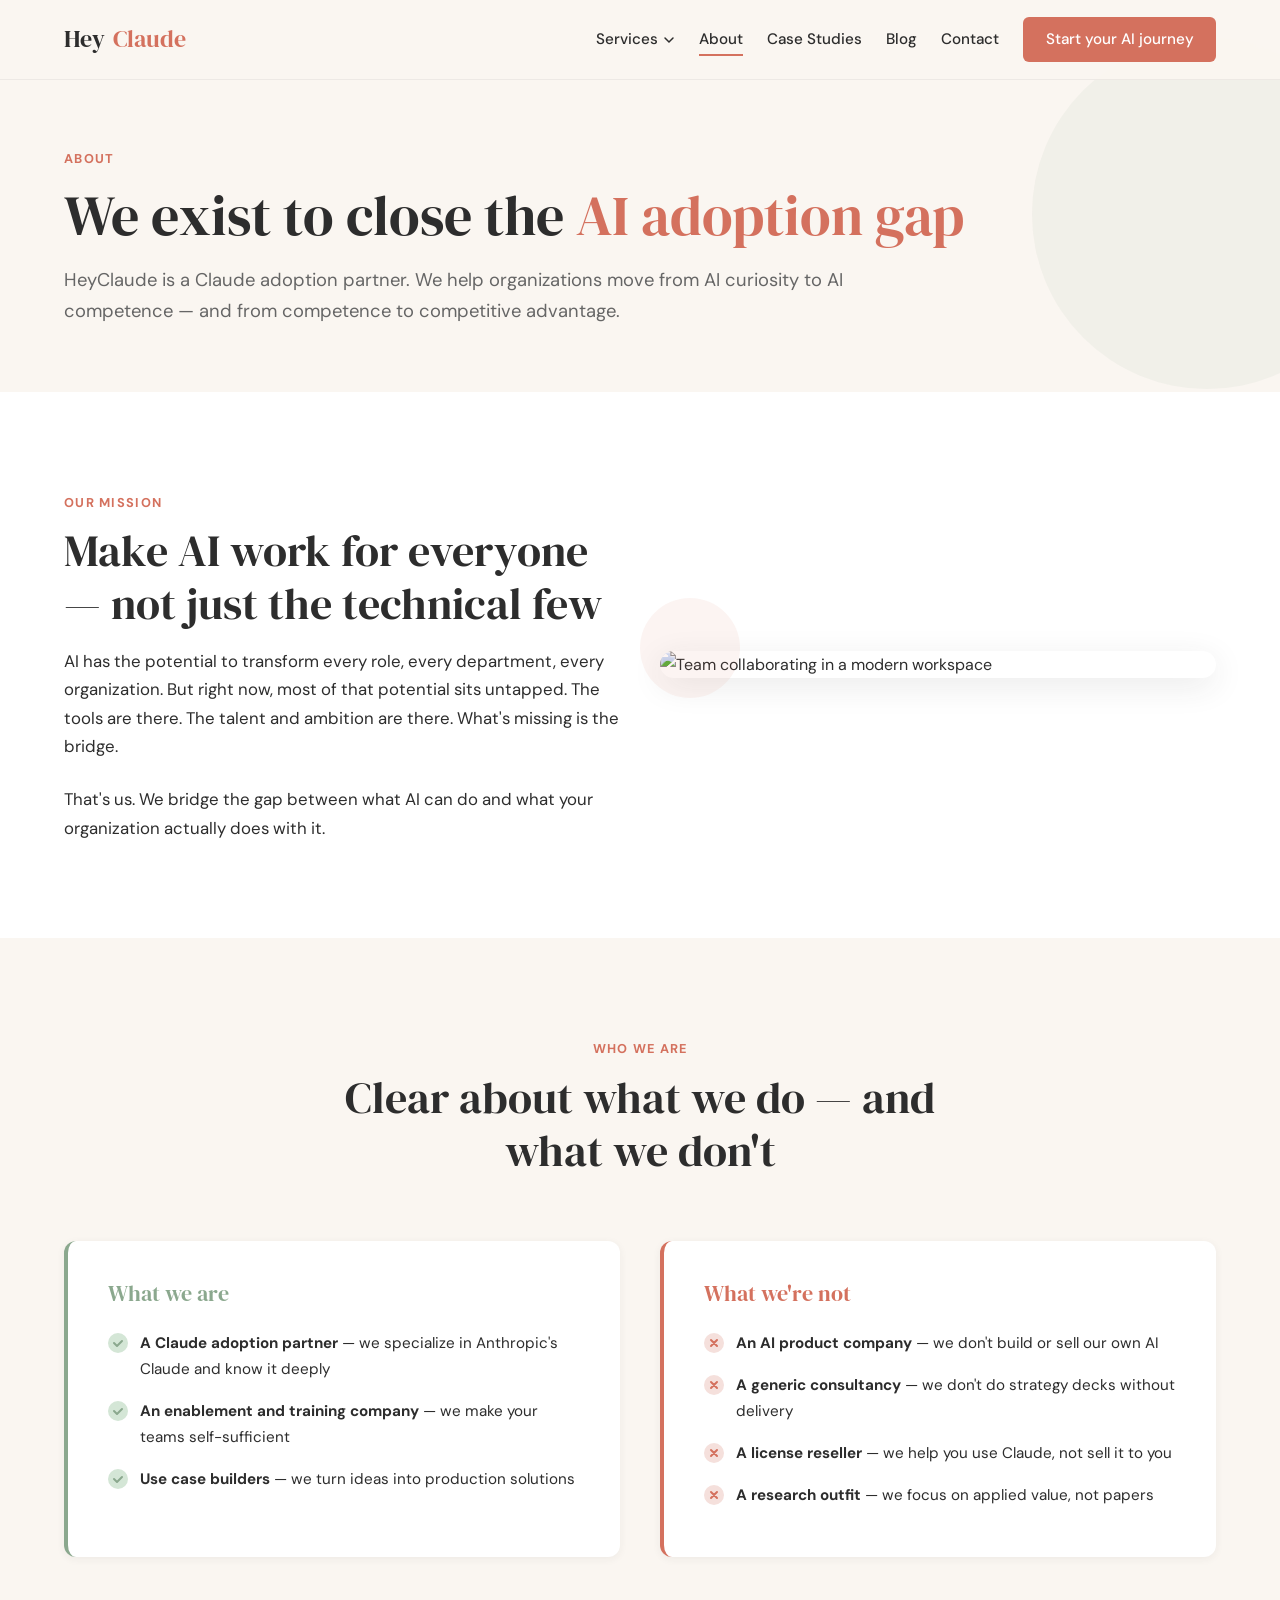
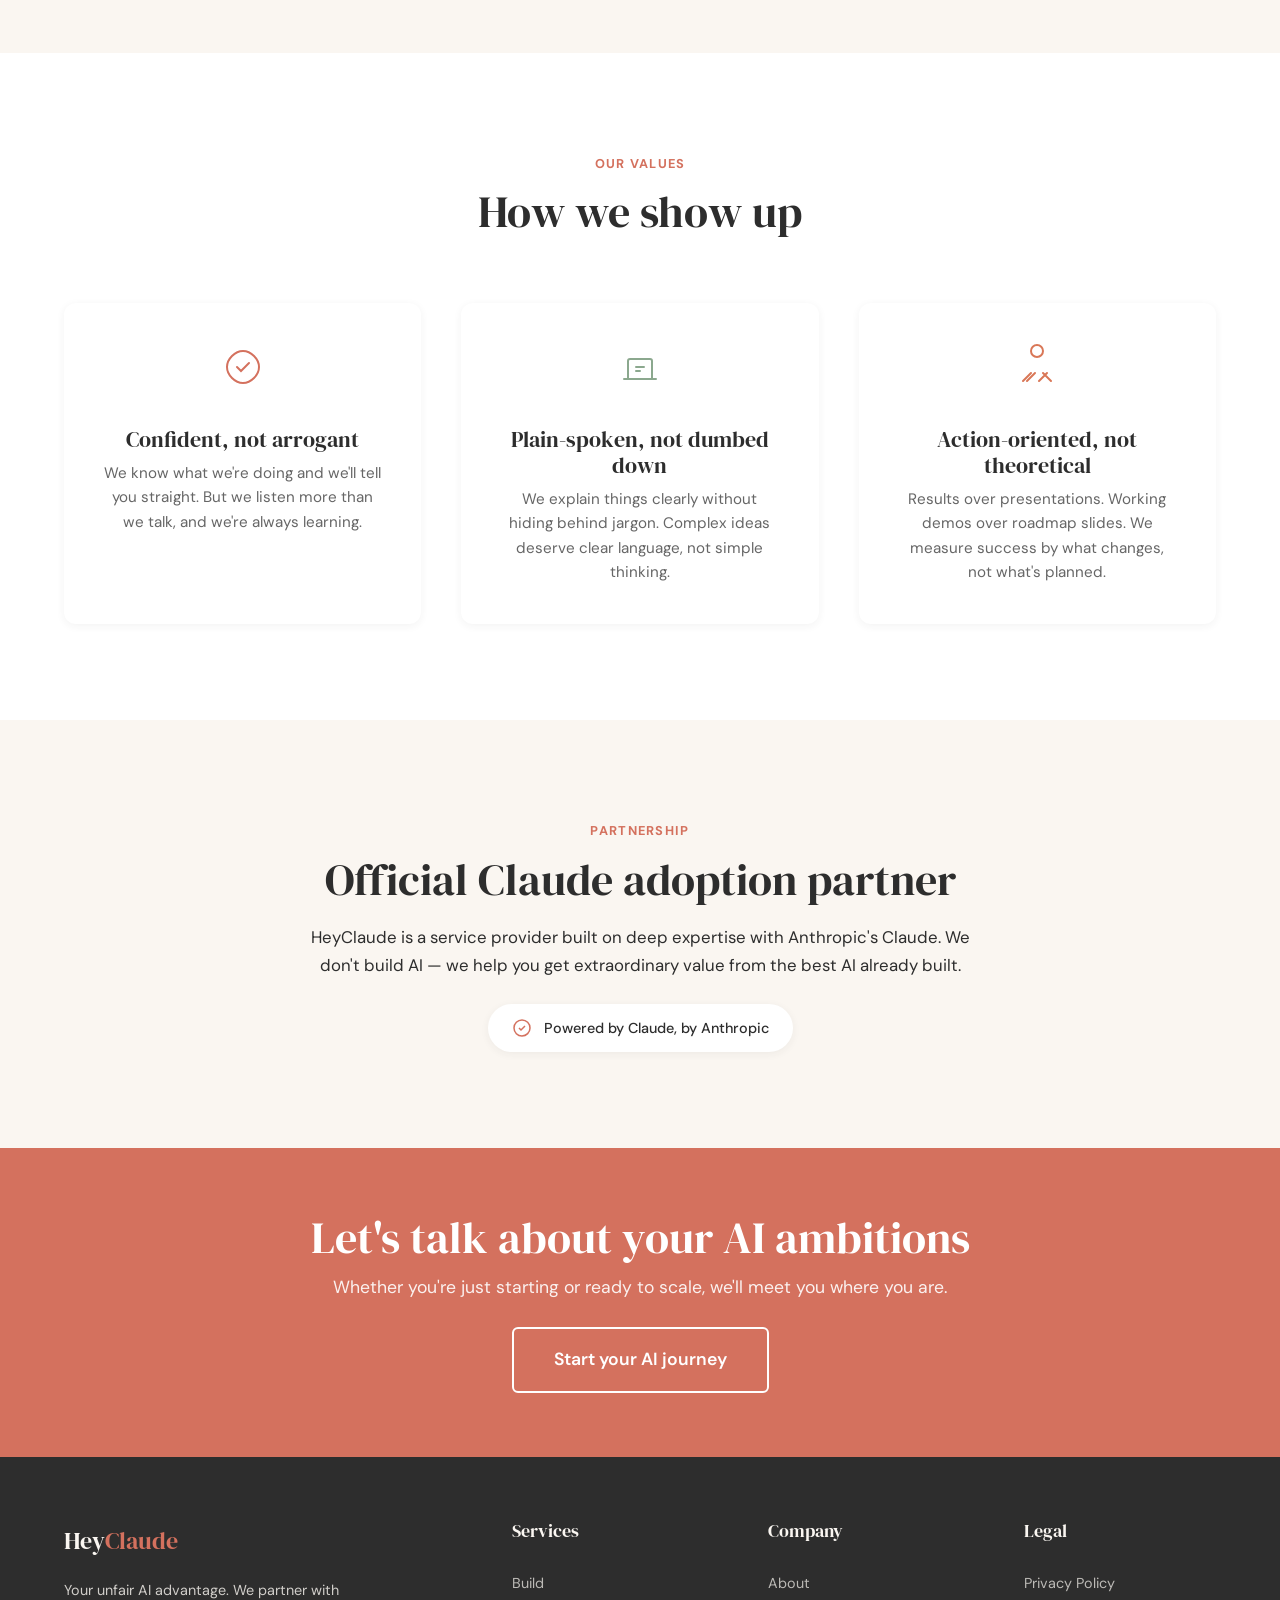
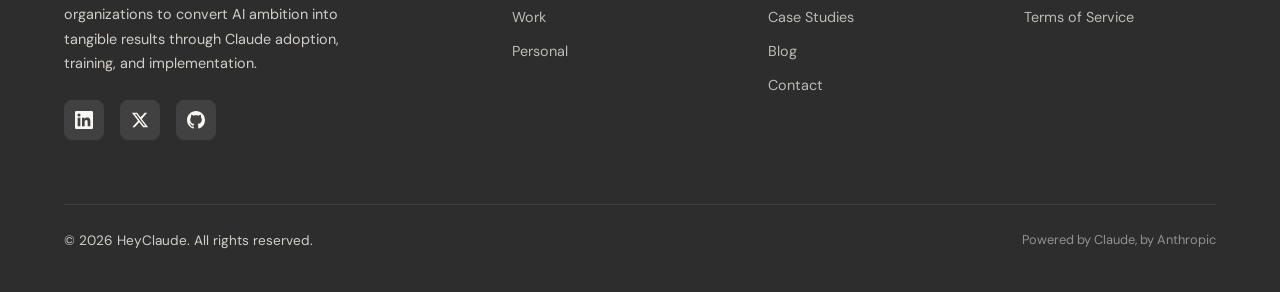
==== about.html @ 61625c4d "Initial commit: HeyClaude multi-page website Complete static website for HeyClaude — a Claude adopti" ====
<!DOCTYPE html>
<html lang="en">
<head>
  <meta charset="UTF-8">
  <meta name="viewport" content="width=device-width, initial-scale=1.0">
  <title>About — HeyClaude</title>
  <meta name="description" content="HeyClaude is a Claude adoption partner. We help organizations convert AI ambition into tangible advantage.">
  <link rel="stylesheet" href="css/styles.css">
  <link rel="icon" href="data:image/svg+xml,<svg xmlns='http://www.w3.org/2000/svg' viewBox='0 0 32 32'><text y='24' font-size='24'>H</text></svg>">
</head>
<body>

  <!-- Navigation -->
  <nav class="nav">
    <div class="nav__inner">
      <a href="index.html" class="nav__logo">Hey<span>Claude</span></a>
      <div class="nav__links">
        <div class="nav__dropdown">
          <a href="#" class="nav__dropdown-trigger">Services <svg viewBox="0 0 12 12"><path d="M2 4l4 4 4-4" fill="none" stroke="currentColor" stroke-width="1.5" stroke-linecap="round"/></svg></a>
          <div class="nav__dropdown-menu">
            <a href="build.html">Build</a>
            <a href="work.html">Work</a>
            <a href="personal.html">Personal</a>
          </div>
        </div>
        <a href="about.html">About</a>
        <a href="case-studies.html">Case Studies</a>
        <a href="blog.html">Blog</a>
        <a href="contact.html">Contact</a>
        <a href="contact.html" class="nav__cta">Start your AI journey</a>
      </div>
      <button class="nav__toggle" aria-label="Toggle menu">
        <span></span><span></span><span></span>
      </button>
    </div>
  </nav>

  <!-- Page Header -->
  <section class="page-header section--cream">
    <div class="container">
      <div class="page-header__content fade-up">
        <span class="section__label">About</span>
        <h1>We exist to close the <span class="text-accent">AI adoption gap</span></h1>
        <p>HeyClaude is a Claude adoption partner. We help organizations move from AI curiosity to AI competence &mdash; and from competence to competitive advantage.</p>
      </div>
    </div>
    <div class="deco-circle deco-circle--sage" style="width:350px;height:350px;top:10%;right:-8%;"></div>
  </section>

  <!-- Mission -->
  <section class="section section--white">
    <div class="container">
      <div class="grid grid--2" style="align-items:center;">
        <div class="fade-up">
          <span class="section__label">Our mission</span>
          <h2>Make AI work for everyone &mdash; not just the technical few</h2>
          <p style="margin:var(--space-sm) 0 var(--space-md);">AI has the potential to transform every role, every department, every organization. But right now, most of that potential sits untapped. The tools are there. The talent and ambition are there. What's missing is the bridge.</p>
          <p>That's us. We bridge the gap between what AI can do and what your organization actually does with it.</p>
        </div>
        <div class="fade-up" style="position:relative;">
          <img src="https://images.unsplash.com/photo-1522071820081-009f0129c71c?w=600&h=450&fit=crop" alt="Team collaborating in a modern workspace" style="border-radius:16px;box-shadow:var(--shadow-lg);width:100%;">
          <div class="deco-circle deco-circle--terracotta" style="width:100px;height:100px;bottom:-20px;left:-20px;"></div>
        </div>
      </div>
    </div>
  </section>

  <!-- What We Are / Aren't -->
  <section class="section section--cream">
    <div class="container">
      <div class="section__header text-center fade-up">
        <span class="section__label">Who we are</span>
        <h2>Clear about what we do &mdash; and what we don't</h2>
      </div>
      <div class="grid grid--2">
        <div class="card fade-up" style="border-left:4px solid var(--sage);">
          <h3 class="card__title" style="color:var(--sage);">What we are</h3>
          <ul style="margin-top:var(--space-sm);">
            <li style="list-style:none;padding:0.5rem 0;font-size:0.95rem;display:flex;gap:0.75rem;align-items:flex-start;">
              <svg width="20" height="20" viewBox="0 0 20 20" fill="none" style="flex-shrink:0;margin-top:2px;"><circle cx="10" cy="10" r="10" fill="#D4E6D6"/><path d="M6 10l3 3 5-5" stroke="#8BA88E" stroke-width="2" stroke-linecap="round" stroke-linejoin="round"/></svg>
              <span><strong>A Claude adoption partner</strong> &mdash; we specialize in Anthropic's Claude and know it deeply</span>
            </li>
            <li style="list-style:none;padding:0.5rem 0;font-size:0.95rem;display:flex;gap:0.75rem;align-items:flex-start;">
              <svg width="20" height="20" viewBox="0 0 20 20" fill="none" style="flex-shrink:0;margin-top:2px;"><circle cx="10" cy="10" r="10" fill="#D4E6D6"/><path d="M6 10l3 3 5-5" stroke="#8BA88E" stroke-width="2" stroke-linecap="round" stroke-linejoin="round"/></svg>
              <span><strong>An enablement and training company</strong> &mdash; we make your teams self-sufficient</span>
            </li>
            <li style="list-style:none;padding:0.5rem 0;font-size:0.95rem;display:flex;gap:0.75rem;align-items:flex-start;">
              <svg width="20" height="20" viewBox="0 0 20 20" fill="none" style="flex-shrink:0;margin-top:2px;"><circle cx="10" cy="10" r="10" fill="#D4E6D6"/><path d="M6 10l3 3 5-5" stroke="#8BA88E" stroke-width="2" stroke-linecap="round" stroke-linejoin="round"/></svg>
              <span><strong>Use case builders</strong> &mdash; we turn ideas into production solutions</span>
            </li>
          </ul>
        </div>
        <div class="card fade-up" style="border-left:4px solid var(--terracotta);">
          <h3 class="card__title" style="color:var(--terracotta);">What we're not</h3>
          <ul style="margin-top:var(--space-sm);">
            <li style="list-style:none;padding:0.5rem 0;font-size:0.95rem;display:flex;gap:0.75rem;align-items:flex-start;">
              <svg width="20" height="20" viewBox="0 0 20 20" fill="none" style="flex-shrink:0;margin-top:2px;"><circle cx="10" cy="10" r="10" fill="#F5E0DC"/><path d="M7 7l6 6M13 7l-6 6" stroke="#D4715E" stroke-width="2" stroke-linecap="round"/></svg>
              <span><strong>An AI product company</strong> &mdash; we don't build or sell our own AI</span>
            </li>
            <li style="list-style:none;padding:0.5rem 0;font-size:0.95rem;display:flex;gap:0.75rem;align-items:flex-start;">
              <svg width="20" height="20" viewBox="0 0 20 20" fill="none" style="flex-shrink:0;margin-top:2px;"><circle cx="10" cy="10" r="10" fill="#F5E0DC"/><path d="M7 7l6 6M13 7l-6 6" stroke="#D4715E" stroke-width="2" stroke-linecap="round"/></svg>
              <span><strong>A generic consultancy</strong> &mdash; we don't do strategy decks without delivery</span>
            </li>
            <li style="list-style:none;padding:0.5rem 0;font-size:0.95rem;display:flex;gap:0.75rem;align-items:flex-start;">
              <svg width="20" height="20" viewBox="0 0 20 20" fill="none" style="flex-shrink:0;margin-top:2px;"><circle cx="10" cy="10" r="10" fill="#F5E0DC"/><path d="M7 7l6 6M13 7l-6 6" stroke="#D4715E" stroke-width="2" stroke-linecap="round"/></svg>
              <span><strong>A license reseller</strong> &mdash; we help you use Claude, not sell it to you</span>
            </li>
            <li style="list-style:none;padding:0.5rem 0;font-size:0.95rem;display:flex;gap:0.75rem;align-items:flex-start;">
              <svg width="20" height="20" viewBox="0 0 20 20" fill="none" style="flex-shrink:0;margin-top:2px;"><circle cx="10" cy="10" r="10" fill="#F5E0DC"/><path d="M7 7l6 6M13 7l-6 6" stroke="#D4715E" stroke-width="2" stroke-linecap="round"/></svg>
              <span><strong>A research outfit</strong> &mdash; we focus on applied value, not papers</span>
            </li>
          </ul>
        </div>
      </div>
    </div>
  </section>

  <!-- Values -->
  <section class="section section--white">
    <div class="container">
      <div class="section__header text-center fade-up">
        <span class="section__label">Our values</span>
        <h2>How we show up</h2>
      </div>
      <div class="grid grid--3">
        <div class="card fade-up" style="text-align:center;">
          <div style="font-size:2.5rem;margin-bottom:var(--space-sm);">
            <svg width="48" height="48" viewBox="0 0 48 48" fill="none" stroke="#D4715E" stroke-width="2" stroke-linecap="round"><path d="M24 8c-8 0-16 8-16 16s8 16 16 16 16-8 16-16-8-16-16-16z"/><path d="M18 24l4 4 8-8"/></svg>
          </div>
          <h4 class="card__title">Confident, not arrogant</h4>
          <p class="card__text" style="margin:0 auto;">We know what we're doing and we'll tell you straight. But we listen more than we talk, and we're always learning.</p>
        </div>
        <div class="card fade-up" style="text-align:center;">
          <div style="font-size:2.5rem;margin-bottom:var(--space-sm);">
            <svg width="48" height="48" viewBox="0 0 48 48" fill="none" stroke="#8BA88E" stroke-width="2" stroke-linecap="round"><path d="M12 36V18a2 2 0 012-2h20a2 2 0 012 2v18"/><path d="M8 36h32"/><path d="M20 24h8M20 28h4"/></svg>
          </div>
          <h4 class="card__title">Plain-spoken, not dumbed down</h4>
          <p class="card__text" style="margin:0 auto;">We explain things clearly without hiding behind jargon. Complex ideas deserve clear language, not simple thinking.</p>
        </div>
        <div class="card fade-up" style="text-align:center;">
          <div style="font-size:2.5rem;margin-bottom:var(--space-sm);">
            <svg width="48" height="48" viewBox="0 0 48 48" fill="none" stroke="#D97757" stroke-width="2" stroke-linecap="round"><path d="M10 38l8-8M14 38l8-8"/><path d="M24 14a6 6 0 100-12 6 6 0 000 12z"/><path d="M30 30l8 8M34 30l-8 8"/></svg>
          </div>
          <h4 class="card__title">Action-oriented, not theoretical</h4>
          <p class="card__text" style="margin:0 auto;">Results over presentations. Working demos over roadmap slides. We measure success by what changes, not what's planned.</p>
        </div>
      </div>
    </div>
  </section>

  <!-- Claude Partnership -->
  <section class="section section--cream">
    <div class="container">
      <div class="fade-up" style="max-width:700px;margin:0 auto;text-align:center;">
        <span class="section__label">Partnership</span>
        <h2>Official Claude adoption partner</h2>
        <p style="margin:var(--space-sm) auto var(--space-md);text-align:center;">HeyClaude is a service provider built on deep expertise with Anthropic's Claude. We don't build AI &mdash; we help you get extraordinary value from the best AI already built.</p>
        <div style="display:inline-flex;align-items:center;gap:0.75rem;background:var(--white);padding:0.75rem 1.5rem;border-radius:50px;box-shadow:var(--shadow-sm);font-size:0.9rem;font-weight:500;">
          <svg width="20" height="20" viewBox="0 0 20 20" fill="none" stroke="#D4715E" stroke-width="1.5"><path d="M10 2a8 8 0 018 8c0 4.4-3.6 8-8 8a8 8 0 01-8-8 8 8 0 018-8z"/><path d="M7 10l2 2 4-4"/></svg>
          Powered by Claude, by Anthropic
        </div>
      </div>
    </div>
  </section>

  <!-- CTA -->
  <section class="cta-band">
    <div class="container fade-up">
      <h2>Let's talk about your AI ambitions</h2>
      <p>Whether you're just starting or ready to scale, we'll meet you where you are.</p>
      <a href="contact.html" class="btn btn--outline-white btn--lg">Start your AI journey</a>
    </div>
  </section>

  <!-- Footer -->
  <footer class="footer">
    <div class="container">
      <div class="footer__grid">
        <div class="footer__brand">
          <div class="footer__logo">Hey<span>Claude</span></div>
          <p class="footer__desc">Your unfair AI advantage. We partner with organizations to convert AI ambition into tangible results through Claude adoption, training, and implementation.</p>
          <div class="footer__social">
            <a href="#" aria-label="LinkedIn"><svg viewBox="0 0 24 24"><path d="M20.45 20.45h-3.56v-5.57c0-1.33-.02-3.04-1.85-3.04-1.85 0-2.14 1.45-2.14 2.94v5.67H9.34V9h3.42v1.56h.05c.48-.9 1.64-1.85 3.37-1.85 3.6 0 4.27 2.37 4.27 5.46v6.28zM5.34 7.43a2.06 2.06 0 110-4.13 2.06 2.06 0 010 4.13zM7.12 20.45H3.56V9h3.56v11.45zM22.22 0H1.77C.79 0 0 .77 0 1.73v20.54C0 23.23.79 24 1.77 24h20.45c.98 0 1.78-.77 1.78-1.73V1.73C24 .77 23.2 0 22.22 0z"/></svg></a>
            <a href="#" aria-label="X / Twitter"><svg viewBox="0 0 24 24"><path d="M18.244 2.25h3.308l-7.227 8.26 8.502 11.24H16.17l-5.214-6.817L4.99 21.75H1.68l7.73-8.835L1.254 2.25H8.08l4.713 6.231zm-1.161 17.52h1.833L7.084 4.126H5.117z"/></svg></a>
            <a href="#" aria-label="GitHub"><svg viewBox="0 0 24 24"><path d="M12 0C5.37 0 0 5.37 0 12c0 5.31 3.435 9.795 8.205 11.385.6.105.825-.255.825-.57 0-.285-.015-1.23-.015-2.235-3.015.555-3.795-.735-4.035-1.41-.135-.345-.72-1.41-1.23-1.695-.42-.225-1.02-.78-.015-.795.945-.015 1.62.87 1.845 1.23 1.08 1.815 2.805 1.305 3.495.99.105-.78.42-1.305.765-1.605-2.67-.3-5.46-1.335-5.46-5.925 0-1.305.465-2.385 1.23-3.225-.12-.3-.54-1.53.12-3.18 0 0 1.005-.315 3.3 1.23.96-.27 1.98-.405 3-.405s2.04.135 3 .405c2.295-1.56 3.3-1.23 3.3-1.23.66 1.65.24 2.88.12 3.18.765.84 1.23 1.905 1.23 3.225 0 4.605-2.805 5.625-5.475 5.925.435.375.81 1.095.81 2.22 0 1.605-.015 2.895-.015 3.3 0 .315.225.69.825.57A12.02 12.02 0 0024 12c0-6.63-5.37-12-12-12z"/></svg></a>
          </div>
        </div>
        <div>
          <h4 class="footer__heading">Services</h4>
          <div class="footer__links">
            <a href="build.html">Build</a>
            <a href="work.html">Work</a>
            <a href="personal.html">Personal</a>
          </div>
        </div>
        <div>
          <h4 class="footer__heading">Company</h4>
          <div class="footer__links">
            <a href="about.html">About</a>
            <a href="case-studies.html">Case Studies</a>
            <a href="blog.html">Blog</a>
            <a href="contact.html">Contact</a>
          </div>
        </div>
        <div>
          <h4 class="footer__heading">Legal</h4>
          <div class="footer__links">
            <a href="#">Privacy Policy</a>
            <a href="#">Terms of Service</a>
          </div>
        </div>
      </div>
      <div class="footer__bottom">
        <span>&copy; 2026 HeyClaude. All rights reserved.</span>
        <span class="footer__badge">Powered by Claude, by Anthropic</span>
      </div>
    </div>
  </footer>

  <script src="js/main.js"></script>
</body>
</html>
---- css/styles.css ----
/* ============================================
   HeyClaude — Global Styles
   Brand Kit v1.0
   ============================================ */

/* Google Fonts */
@import url('https://fonts.googleapis.com/css2?family=DM+Sans:ital,wght@0,400;0,500;0,700;1,400&family=DM+Serif+Display:ital@0;1&family=JetBrains+Mono:wght@400;500&display=swap');

/* ---- CSS Custom Properties ---- */
:root {
  /* Primary */
  --terracotta: #D4715E;
  --sage: #8BA88E;
  --burnt-coral: #D97757;

  /* Neutrals */
  --cream: #FAF6F1;
  --charcoal: #2D2D2D;
  --white: #FFFFFF;

  /* Extended Tints */
  --blush: #F5E0DC;
  --mint: #D4E6D6;
  --sand: #EDE4D8;
  --lavender: #E0D8EC;

  /* Typography */
  --font-display: 'DM Serif Display', Georgia, serif;
  --font-body: 'DM Sans', system-ui, sans-serif;
  --font-mono: 'JetBrains Mono', monospace;

  /* Spacing */
  --space-xs: 0.5rem;
  --space-sm: 1rem;
  --space-md: 1.5rem;
  --space-lg: 2.5rem;
  --space-xl: 4rem;
  --space-2xl: 6rem;

  /* Layout */
  --max-width: 1200px;
  --nav-height: 80px;

  /* Transitions */
  --transition: 0.3s ease;

  /* Shadows */
  --shadow-sm: 0 2px 8px rgba(45, 45, 45, 0.06);
  --shadow-md: 0 4px 16px rgba(45, 45, 45, 0.08);
  --shadow-lg: 0 8px 32px rgba(45, 45, 45, 0.1);
}

/* ---- Reset ---- */
*,
*::before,
*::after {
  margin: 0;
  padding: 0;
  box-sizing: border-box;
}

html {
  scroll-behavior: smooth;
  font-size: 16px;
}

body {
  font-family: var(--font-body);
  font-weight: 400;
  color: var(--charcoal);
  background-color: var(--cream);
  line-height: 1.7;
  -webkit-font-smoothing: antialiased;
  -moz-osx-font-smoothing: grayscale;
}

img {
  max-width: 100%;
  height: auto;
  display: block;
}

a {
  color: inherit;
  text-decoration: none;
  transition: color var(--transition);
}

ul, ol {
  list-style: none;
}

/* ---- Typography ---- */
h1, h2, h3, h4, h5 {
  font-family: var(--font-display);
  font-weight: 400;
  line-height: 1.2;
  color: var(--charcoal);
}

h1 { font-size: clamp(2.5rem, 5vw, 3.5rem); }
h2 { font-size: clamp(2rem, 4vw, 2.75rem); }
h3 { font-size: clamp(1.5rem, 3vw, 2rem); }
h4 { font-size: 1.25rem; }
h5 { font-size: 1.1rem; }

p {
  font-size: 1.05rem;
  max-width: 65ch;
}

.text-accent { color: var(--terracotta); }
.text-sage { color: var(--sage); }

code, pre {
  font-family: var(--font-mono);
  font-size: 0.875rem;
}

/* ---- Layout Utilities ---- */
.container {
  width: 100%;
  max-width: var(--max-width);
  margin: 0 auto;
  padding: 0 var(--space-md);
}

.section {
  padding: var(--space-2xl) 0;
}

.section--cream { background-color: var(--cream); }
.section--white { background-color: var(--white); }
.section--charcoal {
  background-color: var(--charcoal);
  color: var(--cream);
}
.section--charcoal h2,
.section--charcoal h3,
.section--charcoal h4 {
  color: var(--cream);
}

.grid {
  display: grid;
  gap: var(--space-lg);
}

.grid--2 { grid-template-columns: repeat(auto-fit, minmax(320px, 1fr)); }
.grid--3 { grid-template-columns: repeat(auto-fit, minmax(280px, 1fr)); }
.grid--4 { grid-template-columns: repeat(auto-fit, minmax(240px, 1fr)); }

.flex {
  display: flex;
  align-items: center;
  gap: var(--space-sm);
}

.text-center { text-align: center; }

/* ---- Navigation ---- */
.nav {
  position: fixed;
  top: 0;
  left: 0;
  right: 0;
  height: var(--nav-height);
  background: rgba(250, 246, 241, 0.95);
  backdrop-filter: blur(12px);
  -webkit-backdrop-filter: blur(12px);
  border-bottom: 1px solid rgba(45, 45, 45, 0.06);
  z-index: 1000;
  transition: box-shadow var(--transition);
}

.nav.scrolled {
  box-shadow: var(--shadow-sm);
}

.nav__inner {
  max-width: var(--max-width);
  margin: 0 auto;
  padding: 0 var(--space-md);
  height: 100%;
  display: flex;
  align-items: center;
  justify-content: space-between;
}

.nav__logo {
  font-family: var(--font-display);
  font-size: 1.5rem;
  color: var(--charcoal);
  display: flex;
  align-items: center;
  gap: 0.5rem;
}

.nav__logo span {
  color: var(--terracotta);
}

.nav__links {
  display: flex;
  align-items: center;
  gap: var(--space-md);
}

.nav__links a {
  font-size: 0.95rem;
  font-weight: 500;
  color: var(--charcoal);
  position: relative;
  padding: 0.25rem 0;
}

.nav__links a::after {
  content: '';
  position: absolute;
  bottom: 0;
  left: 0;
  width: 0;
  height: 2px;
  background: var(--terracotta);
  transition: width var(--transition);
}

.nav__links a:hover::after,
.nav__links a.active::after {
  width: 100%;
}

.nav__links a:hover {
  color: var(--terracotta);
}

.nav__cta {
  background: var(--terracotta) !important;
  color: var(--white) !important;
  padding: 0.6rem 1.4rem !important;
  border-radius: 6px;
  font-weight: 500;
  transition: background var(--transition), transform var(--transition) !important;
}

.nav__cta::after {
  display: none !important;
}

.nav__cta:hover {
  background: var(--burnt-coral) !important;
  color: var(--white) !important;
  transform: translateY(-1px);
}

/* Mobile Nav Toggle */
.nav__toggle {
  display: none;
  background: none;
  border: none;
  cursor: pointer;
  width: 32px;
  height: 24px;
  position: relative;
  z-index: 1001;
}

.nav__toggle span {
  display: block;
  width: 100%;
  height: 2px;
  background: var(--charcoal);
  position: absolute;
  left: 0;
  transition: all var(--transition);
}

.nav__toggle span:nth-child(1) { top: 0; }
.nav__toggle span:nth-child(2) { top: 50%; transform: translateY(-50%); }
.nav__toggle span:nth-child(3) { bottom: 0; }

.nav__toggle.open span:nth-child(1) {
  top: 50%;
  transform: translateY(-50%) rotate(45deg);
}
.nav__toggle.open span:nth-child(2) { opacity: 0; }
.nav__toggle.open span:nth-child(3) {
  bottom: 50%;
  transform: translateY(50%) rotate(-45deg);
}

/* Dropdown */
.nav__dropdown {
  position: relative;
}

.nav__dropdown-trigger {
  cursor: pointer;
  display: flex;
  align-items: center;
  gap: 0.3rem;
}

.nav__dropdown-trigger svg {
  width: 12px;
  height: 12px;
  transition: transform var(--transition);
}

.nav__dropdown:hover .nav__dropdown-trigger svg {
  transform: rotate(180deg);
}

.nav__dropdown-menu {
  position: absolute;
  top: 100%;
  left: 50%;
  transform: translateX(-50%);
  min-width: 180px;
  background: var(--white);
  border-radius: 8px;
  box-shadow: var(--shadow-md);
  padding: 0.5rem;
  opacity: 0;
  visibility: hidden;
  transform: translateX(-50%) translateY(8px);
  transition: all var(--transition);
}

.nav__dropdown:hover .nav__dropdown-menu {
  opacity: 1;
  visibility: visible;
  transform: translateX(-50%) translateY(0);
}

.nav__dropdown-menu a {
  display: block;
  padding: 0.5rem 1rem;
  border-radius: 6px;
  font-size: 0.9rem;
}

.nav__dropdown-menu a:hover {
  background: var(--cream);
}

.nav__dropdown-menu a::after {
  display: none;
}

/* ---- Buttons ---- */
.btn {
  display: inline-flex;
  align-items: center;
  gap: 0.5rem;
  padding: 0.85rem 2rem;
  border-radius: 6px;
  font-family: var(--font-body);
  font-size: 1rem;
  font-weight: 600;
  cursor: pointer;
  border: none;
  transition: all var(--transition);
  text-align: center;
}

.btn--primary {
  background: var(--terracotta);
  color: var(--white);
}

.btn--primary:hover {
  background: var(--burnt-coral);
  transform: translateY(-2px);
  box-shadow: var(--shadow-md);
}

.btn--secondary {
  background: transparent;
  color: var(--charcoal);
  border: 2px solid var(--charcoal);
}

.btn--secondary:hover {
  background: var(--charcoal);
  color: var(--white);
  transform: translateY(-2px);
}

.btn--outline-white {
  background: transparent;
  color: var(--white);
  border: 2px solid var(--white);
}

.btn--outline-white:hover {
  background: var(--white);
  color: var(--charcoal);
}

.btn--sm {
  padding: 0.55rem 1.2rem;
  font-size: 0.9rem;
}

.btn--lg {
  padding: 1rem 2.5rem;
  font-size: 1.1rem;
}

/* ---- Cards ---- */
.card {
  background: var(--white);
  border-radius: 12px;
  padding: var(--space-lg);
  box-shadow: var(--shadow-sm);
  transition: transform var(--transition), box-shadow var(--transition);
}

.card:hover {
  transform: translateY(-4px);
  box-shadow: var(--shadow-md);
}

.card__icon {
  width: 56px;
  height: 56px;
  border-radius: 12px;
  display: flex;
  align-items: center;
  justify-content: center;
  margin-bottom: var(--space-sm);
  background: var(--blush);
}

.card__icon--sage { background: var(--mint); }
.card__icon--sand { background: var(--sand); }
.card__icon--lavender { background: var(--lavender); }

.card__icon svg {
  width: 28px;
  height: 28px;
  stroke: var(--terracotta);
  stroke-width: 2;
  fill: none;
}

.card__icon--sage svg { stroke: var(--sage); }

.card__title {
  font-family: var(--font-display);
  font-size: 1.35rem;
  margin-bottom: 0.5rem;
}

.card__text {
  font-size: 0.95rem;
  color: #666;
  line-height: 1.6;
}

/* ---- Hero ---- */
.hero {
  padding-top: calc(var(--nav-height) + var(--space-2xl));
  padding-bottom: var(--space-2xl);
  position: relative;
  overflow: hidden;
}

.hero__content {
  max-width: 680px;
  position: relative;
  z-index: 2;
}

.hero__tag {
  display: inline-flex;
  align-items: center;
  gap: 0.5rem;
  background: var(--white);
  padding: 0.4rem 1rem;
  border-radius: 50px;
  font-size: 0.85rem;
  font-weight: 500;
  color: var(--terracotta);
  margin-bottom: var(--space-md);
  box-shadow: var(--shadow-sm);
}

.hero__tag svg {
  width: 16px;
  height: 16px;
}

.hero h1 {
  margin-bottom: var(--space-md);
}

.hero p {
  font-size: 1.2rem;
  color: #555;
  margin-bottom: var(--space-lg);
}

.hero__actions {
  display: flex;
  gap: var(--space-sm);
  flex-wrap: wrap;
}

.hero__visual {
  position: absolute;
  top: 50%;
  right: -5%;
  transform: translateY(-50%);
  width: 50%;
  max-width: 580px;
  z-index: 1;
}

/* Speech Bubble Motif */
.speech-bubble {
  position: relative;
  background: var(--white);
  border-radius: 20px;
  padding: var(--space-lg);
  box-shadow: var(--shadow-md);
}

.speech-bubble::after {
  content: '';
  position: absolute;
  bottom: -16px;
  left: 32px;
  width: 0;
  height: 0;
  border-left: 16px solid transparent;
  border-right: 16px solid transparent;
  border-top: 16px solid var(--white);
}

/* Spark Motif */
.spark {
  display: inline-block;
  width: 24px;
  height: 24px;
  position: relative;
}

.spark::before,
.spark::after {
  content: '';
  position: absolute;
  background: var(--terracotta);
  border-radius: 50%;
}

.spark::before {
  width: 4px;
  height: 16px;
  top: 50%;
  left: 50%;
  transform: translate(-50%, -50%);
}

.spark::after {
  width: 16px;
  height: 4px;
  top: 50%;
  left: 50%;
  transform: translate(-50%, -50%);
}

/* Decorative Shapes */
.deco-circle {
  position: absolute;
  border-radius: 50%;
  opacity: 0.08;
}

.deco-circle--terracotta { background: var(--terracotta); }
.deco-circle--sage { background: var(--sage); }
.deco-circle--sand { background: var(--sand); }

/* ---- Section Headers ---- */
.section__header {
  max-width: 600px;
  margin-bottom: var(--space-xl);
}

.section__header.text-center {
  margin-left: auto;
  margin-right: auto;
}

.section__header p {
  margin-top: var(--space-sm);
  color: #666;
  font-size: 1.1rem;
}

.section__label {
  display: inline-block;
  font-size: 0.8rem;
  font-weight: 700;
  letter-spacing: 0.1em;
  text-transform: uppercase;
  color: var(--terracotta);
  margin-bottom: 0.75rem;
}

/* ---- Image Card ---- */
.img-card {
  border-radius: 12px;
  overflow: hidden;
  position: relative;
}

.img-card img {
  width: 100%;
  height: 100%;
  object-fit: cover;
  transition: transform var(--transition);
}

.img-card:hover img {
  transform: scale(1.03);
}

/* ---- Stats ---- */
.stats {
  display: grid;
  grid-template-columns: repeat(auto-fit, minmax(150px, 1fr));
  gap: var(--space-lg);
  text-align: center;
}

.stat__number {
  font-family: var(--font-display);
  font-size: 3rem;
  color: var(--terracotta);
  line-height: 1;
}

.stat__label {
  font-size: 0.9rem;
  color: #666;
  margin-top: 0.5rem;
}

/* ---- Testimonial ---- */
.testimonial {
  background: var(--white);
  border-radius: 16px;
  padding: var(--space-lg);
  box-shadow: var(--shadow-sm);
  position: relative;
}

.testimonial__quote {
  font-family: var(--font-display);
  font-size: 1.2rem;
  font-style: italic;
  line-height: 1.6;
  margin-bottom: var(--space-md);
}

.testimonial__quote::before {
  content: '\201C';
  font-size: 4rem;
  color: var(--terracotta);
  opacity: 0.3;
  position: absolute;
  top: 10px;
  left: 20px;
  line-height: 1;
}

.testimonial__author {
  display: flex;
  align-items: center;
  gap: var(--space-sm);
}

.testimonial__avatar {
  width: 48px;
  height: 48px;
  border-radius: 50%;
  background: var(--blush);
  display: flex;
  align-items: center;
  justify-content: center;
  font-family: var(--font-display);
  font-size: 1.2rem;
  color: var(--terracotta);
}

.testimonial__name {
  font-weight: 700;
  font-size: 0.95rem;
}

.testimonial__role {
  font-size: 0.85rem;
  color: #888;
}

/* ---- Footer ---- */
.footer {
  background: var(--charcoal);
  color: rgba(250, 246, 241, 0.8);
  padding: var(--space-xl) 0 var(--space-lg);
}

.footer__grid {
  display: grid;
  grid-template-columns: 2fr 1fr 1fr 1fr;
  gap: var(--space-xl);
  margin-bottom: var(--space-xl);
}

.footer__brand {
  max-width: 300px;
}

.footer__logo {
  font-family: var(--font-display);
  font-size: 1.5rem;
  color: var(--cream);
  margin-bottom: var(--space-sm);
}

.footer__logo span {
  color: var(--terracotta);
}

.footer__desc {
  font-size: 0.9rem;
  line-height: 1.7;
  margin-bottom: var(--space-md);
}

.footer__social {
  display: flex;
  gap: var(--space-sm);
}

.footer__social a {
  width: 40px;
  height: 40px;
  border-radius: 8px;
  background: rgba(250, 246, 241, 0.1);
  display: flex;
  align-items: center;
  justify-content: center;
  transition: background var(--transition);
}

.footer__social a:hover {
  background: var(--terracotta);
}

.footer__social svg {
  width: 18px;
  height: 18px;
  fill: var(--cream);
}

.footer__heading {
  font-family: var(--font-display);
  font-size: 1.1rem;
  color: var(--cream);
  margin-bottom: var(--space-md);
}

.footer__links a {
  display: block;
  font-size: 0.9rem;
  padding: 0.3rem 0;
  color: rgba(250, 246, 241, 0.7);
  transition: color var(--transition);
}

.footer__links a:hover {
  color: var(--terracotta);
}

.footer__bottom {
  border-top: 1px solid rgba(250, 246, 241, 0.1);
  padding-top: var(--space-md);
  display: flex;
  justify-content: space-between;
  align-items: center;
  font-size: 0.85rem;
}

.footer__badge {
  display: inline-flex;
  align-items: center;
  gap: 0.5rem;
  font-size: 0.8rem;
  color: rgba(250, 246, 241, 0.5);
}

/* ---- Page Header (inner pages) ---- */
.page-header {
  padding-top: calc(var(--nav-height) + var(--space-xl));
  padding-bottom: var(--space-xl);
  position: relative;
  overflow: hidden;
}

.page-header__content {
  position: relative;
  z-index: 2;
}

.page-header h1 {
  margin-bottom: var(--space-sm);
}

.page-header p {
  font-size: 1.15rem;
  color: #666;
}

/* ---- Feature List ---- */
.feature-list {
  display: grid;
  gap: var(--space-lg);
}

.feature-item {
  display: grid;
  grid-template-columns: 60px 1fr;
  gap: var(--space-md);
  align-items: start;
}

.feature-item__number {
  width: 48px;
  height: 48px;
  border-radius: 12px;
  background: var(--blush);
  display: flex;
  align-items: center;
  justify-content: center;
  font-family: var(--font-display);
  font-size: 1.25rem;
  color: var(--terracotta);
}

.feature-item__number--sage {
  background: var(--mint);
  color: var(--sage);
}

.feature-item h4 {
  margin-bottom: 0.35rem;
}

.feature-item p {
  font-size: 0.95rem;
  color: #666;
}

/* ---- CTA Band ---- */
.cta-band {
  background: var(--terracotta);
  color: var(--white);
  text-align: center;
  padding: var(--space-xl) 0;
}

.cta-band h2 {
  color: var(--white);
  margin-bottom: 0.5rem;
}

.cta-band p {
  margin: 0 auto var(--space-md);
  opacity: 0.9;
  font-size: 1.1rem;
}

/* ---- Blog ---- */
.blog-card {
  background: var(--white);
  border-radius: 12px;
  overflow: hidden;
  box-shadow: var(--shadow-sm);
  transition: transform var(--transition), box-shadow var(--transition);
}

.blog-card:hover {
  transform: translateY(-4px);
  box-shadow: var(--shadow-md);
}

.blog-card__image {
  height: 200px;
  overflow: hidden;
}

.blog-card__image img {
  width: 100%;
  height: 100%;
  object-fit: cover;
  transition: transform var(--transition);
}

.blog-card:hover .blog-card__image img {
  transform: scale(1.05);
}

.blog-card__body {
  padding: var(--space-md);
}

.blog-card__tag {
  display: inline-block;
  font-size: 0.75rem;
  font-weight: 700;
  text-transform: uppercase;
  letter-spacing: 0.08em;
  color: var(--terracotta);
  margin-bottom: 0.5rem;
}

.blog-card__title {
  font-family: var(--font-display);
  font-size: 1.2rem;
  margin-bottom: 0.5rem;
  line-height: 1.3;
}

.blog-card__excerpt {
  font-size: 0.9rem;
  color: #666;
  line-height: 1.6;
  margin-bottom: var(--space-sm);
}

.blog-card__meta {
  font-size: 0.8rem;
  color: #999;
}

/* ---- Blog Post ---- */
.blog-post {
  max-width: 760px;
  margin: 0 auto;
}

.blog-post__hero-img {
  width: 100%;
  height: 400px;
  border-radius: 16px;
  overflow: hidden;
  margin-bottom: var(--space-lg);
}

.blog-post__hero-img img {
  width: 100%;
  height: 100%;
  object-fit: cover;
}

.blog-post__meta {
  display: flex;
  align-items: center;
  gap: var(--space-md);
  font-size: 0.9rem;
  color: #888;
  margin-bottom: var(--space-lg);
  padding-bottom: var(--space-md);
  border-bottom: 1px solid rgba(45, 45, 45, 0.1);
}

.blog-post__content h2 {
  font-size: 1.75rem;
  margin-top: var(--space-xl);
  margin-bottom: var(--space-sm);
}

.blog-post__content h3 {
  font-size: 1.35rem;
  margin-top: var(--space-lg);
  margin-bottom: var(--space-sm);
}

.blog-post__content p {
  margin-bottom: var(--space-md);
  max-width: 100%;
}

.blog-post__content ul,
.blog-post__content ol {
  margin-bottom: var(--space-md);
  padding-left: 1.5rem;
}

.blog-post__content li {
  list-style: disc;
  margin-bottom: 0.5rem;
  font-size: 1.05rem;
  color: #444;
}

.blog-post__content ol li {
  list-style: decimal;
}

.blog-post__content blockquote {
  border-left: 4px solid var(--terracotta);
  padding: var(--space-sm) var(--space-md);
  margin: var(--space-md) 0;
  background: var(--white);
  border-radius: 0 8px 8px 0;
  font-style: italic;
  color: #555;
}

.blog-post__content code {
  background: var(--sand);
  padding: 0.15rem 0.4rem;
  border-radius: 4px;
  font-size: 0.9rem;
}

/* ---- Case Study ---- */
.case-card {
  background: var(--white);
  border-radius: 16px;
  overflow: hidden;
  box-shadow: var(--shadow-sm);
  transition: transform var(--transition), box-shadow var(--transition);
}

.case-card:hover {
  transform: translateY(-4px);
  box-shadow: var(--shadow-md);
}

.case-card__image {
  height: 240px;
  overflow: hidden;
}

.case-card__image img {
  width: 100%;
  height: 100%;
  object-fit: cover;
}

.case-card__body {
  padding: var(--space-lg);
}

.case-card__tag {
  display: inline-block;
  font-size: 0.75rem;
  font-weight: 700;
  text-transform: uppercase;
  letter-spacing: 0.08em;
  padding: 0.3rem 0.8rem;
  border-radius: 50px;
  margin-bottom: var(--space-sm);
}

.case-card__tag--build {
  background: var(--blush);
  color: var(--terracotta);
}

.case-card__tag--work {
  background: var(--mint);
  color: var(--sage);
}

.case-card__tag--personal {
  background: var(--sand);
  color: var(--burnt-coral);
}

.case-card__title {
  font-family: var(--font-display);
  font-size: 1.35rem;
  margin-bottom: 0.75rem;
}

.case-card__text {
  font-size: 0.95rem;
  color: #666;
  margin-bottom: var(--space-md);
}

.case-card__stats {
  display: flex;
  gap: var(--space-md);
  padding-top: var(--space-sm);
  border-top: 1px solid rgba(45, 45, 45, 0.08);
}

.case-card__stat {
  text-align: center;
}

.case-card__stat-value {
  font-family: var(--font-display);
  font-size: 1.25rem;
  color: var(--terracotta);
}

.case-card__stat-label {
  font-size: 0.75rem;
  color: #999;
}

/* ---- Contact Form ---- */
.form-group {
  margin-bottom: var(--space-md);
}

.form-group label {
  display: block;
  font-size: 0.9rem;
  font-weight: 500;
  margin-bottom: 0.4rem;
}

.form-group input,
.form-group textarea,
.form-group select {
  width: 100%;
  padding: 0.8rem 1rem;
  border: 1px solid rgba(45, 45, 45, 0.15);
  border-radius: 8px;
  font-family: var(--font-body);
  font-size: 1rem;
  background: var(--white);
  transition: border-color var(--transition), box-shadow var(--transition);
}

.form-group input:focus,
.form-group textarea:focus,
.form-group select:focus {
  outline: none;
  border-color: var(--terracotta);
  box-shadow: 0 0 0 3px rgba(212, 113, 94, 0.15);
}

.form-group textarea {
  resize: vertical;
  min-height: 120px;
}

/* ---- Animations ---- */
.fade-up {
  opacity: 0;
  transform: translateY(24px);
  transition: opacity 0.6s ease, transform 0.6s ease;
}

.fade-up.visible {
  opacity: 1;
  transform: translateY(0);
}

/* ---- Responsive ---- */
@media (max-width: 900px) {
  .footer__grid {
    grid-template-columns: 1fr 1fr;
  }

  .hero__visual {
    display: none;
  }

  .hero__content {
    max-width: 100%;
  }
}

@media (max-width: 768px) {
  .nav__links {
    position: fixed;
    top: 0;
    right: -100%;
    width: 80%;
    max-width: 360px;
    height: 100vh;
    background: var(--cream);
    flex-direction: column;
    align-items: flex-start;
    padding: calc(var(--nav-height) + var(--space-lg)) var(--space-lg) var(--space-lg);
    gap: 0.5rem;
    transition: right var(--transition);
    box-shadow: -8px 0 32px rgba(0,0,0,0.1);
  }

  .nav__links.open {
    right: 0;
  }

  .nav__links a {
    font-size: 1.1rem;
    padding: 0.75rem 0;
    width: 100%;
  }

  .nav__cta {
    margin-top: var(--space-sm);
  }

  .nav__toggle {
    display: block;
  }

  .nav__dropdown-menu {
    position: static;
    transform: none;
    box-shadow: none;
    background: transparent;
    opacity: 1;
    visibility: visible;
    padding: 0 0 0 var(--space-sm);
    display: none;
  }

  .nav__dropdown.open .nav__dropdown-menu {
    display: block;
  }

  .hero {
    padding-top: calc(var(--nav-height) + var(--space-xl));
  }

  .section {
    padding: var(--space-xl) 0;
  }

  .footer__grid {
    grid-template-columns: 1fr;
    gap: var(--space-lg);
  }

  .footer__bottom {
    flex-direction: column;
    gap: var(--space-sm);
    text-align: center;
  }

  .stats {
    grid-template-columns: repeat(2, 1fr);
  }

  .grid--2,
  .grid--3 {
    grid-template-columns: 1fr;
  }
}

@media (max-width: 480px) {
  .hero__actions {
    flex-direction: column;
  }

  .hero__actions .btn {
    width: 100%;
    justify-content: center;
  }

  .stats {
    grid-template-columns: 1fr 1fr;
  }
}
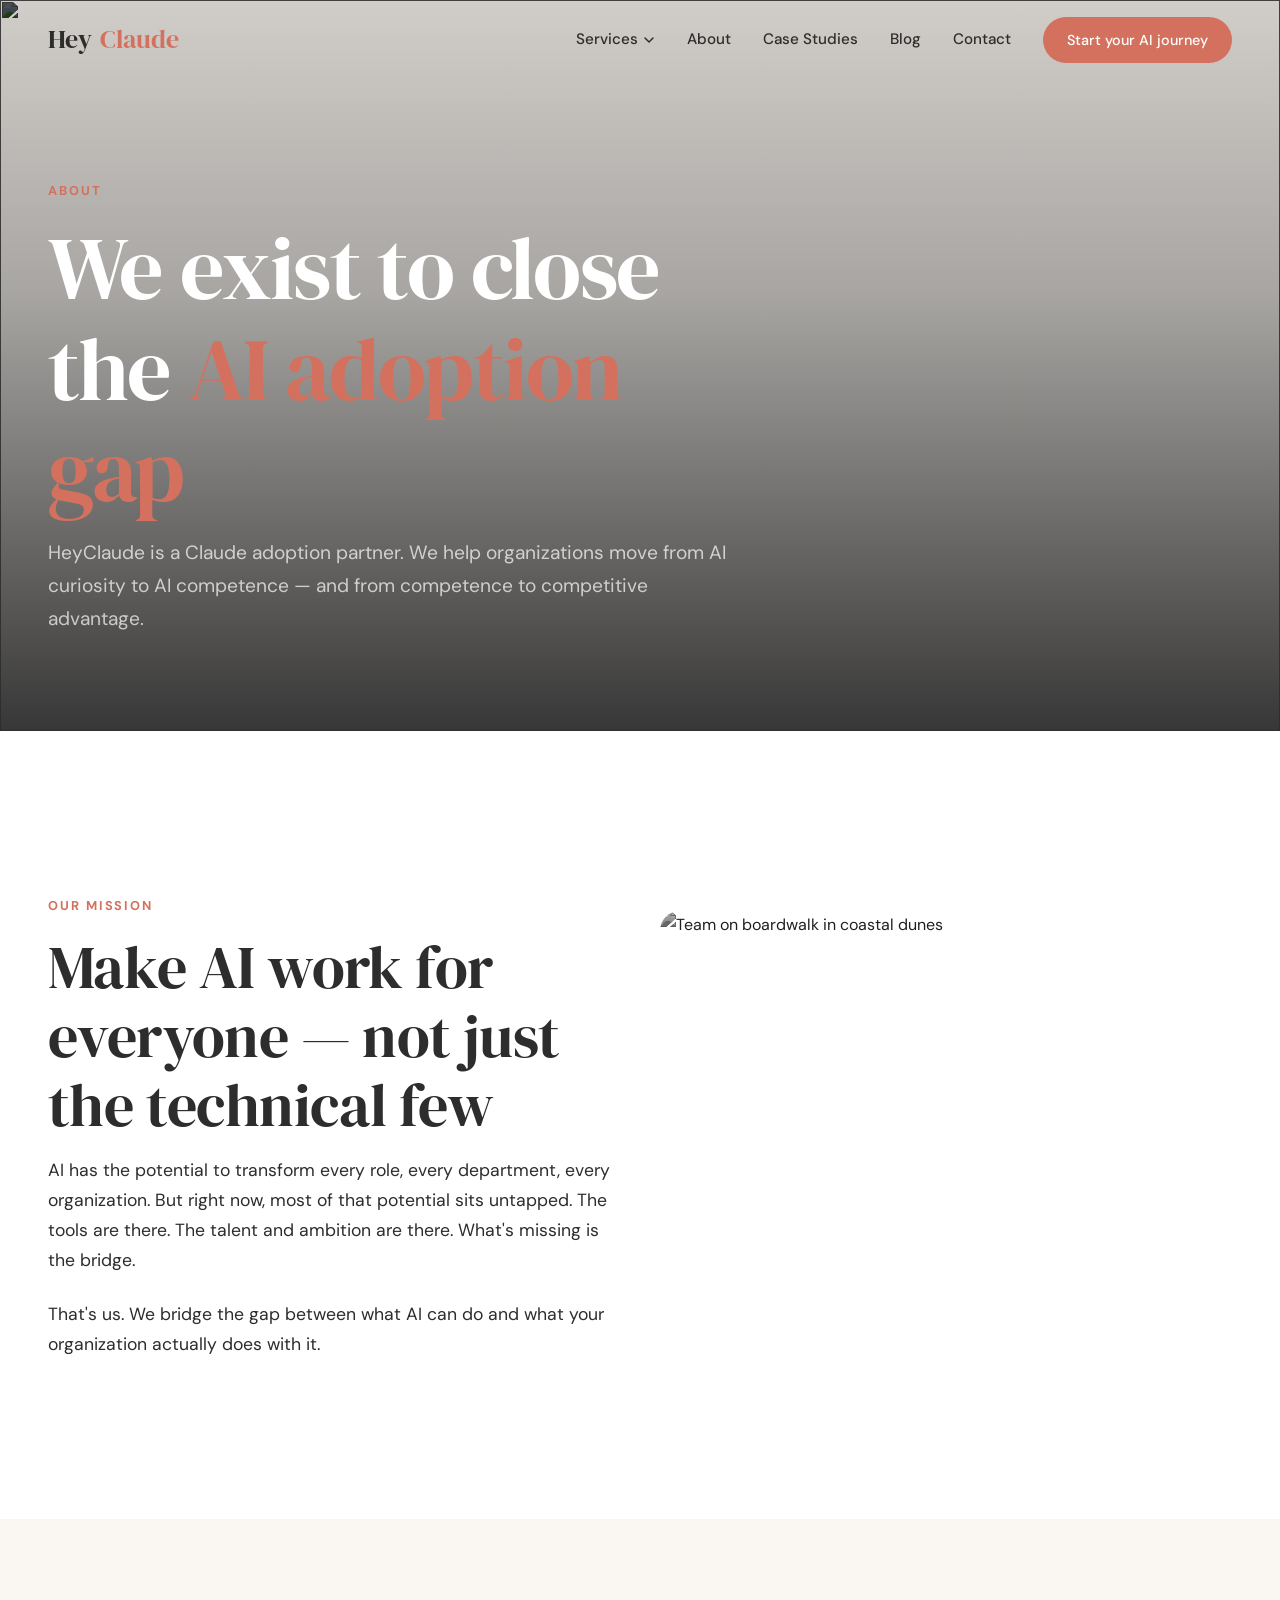
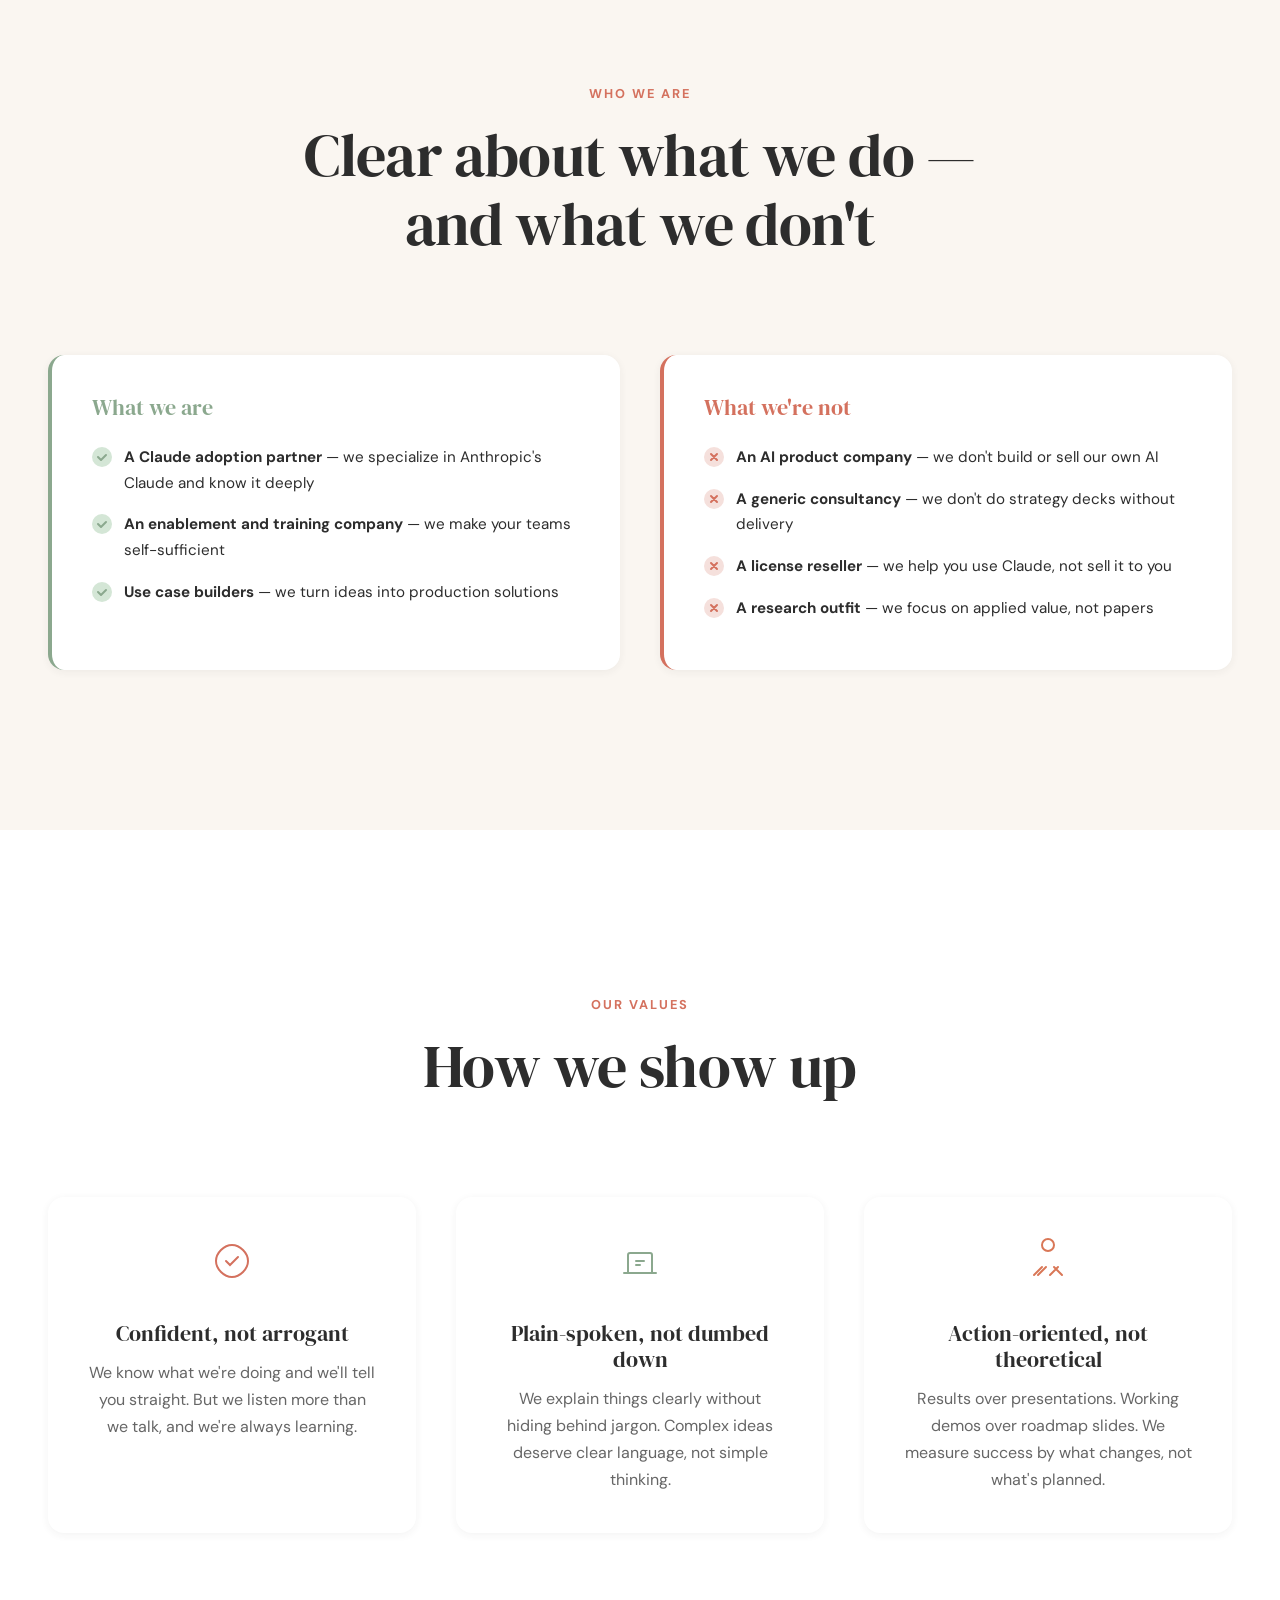
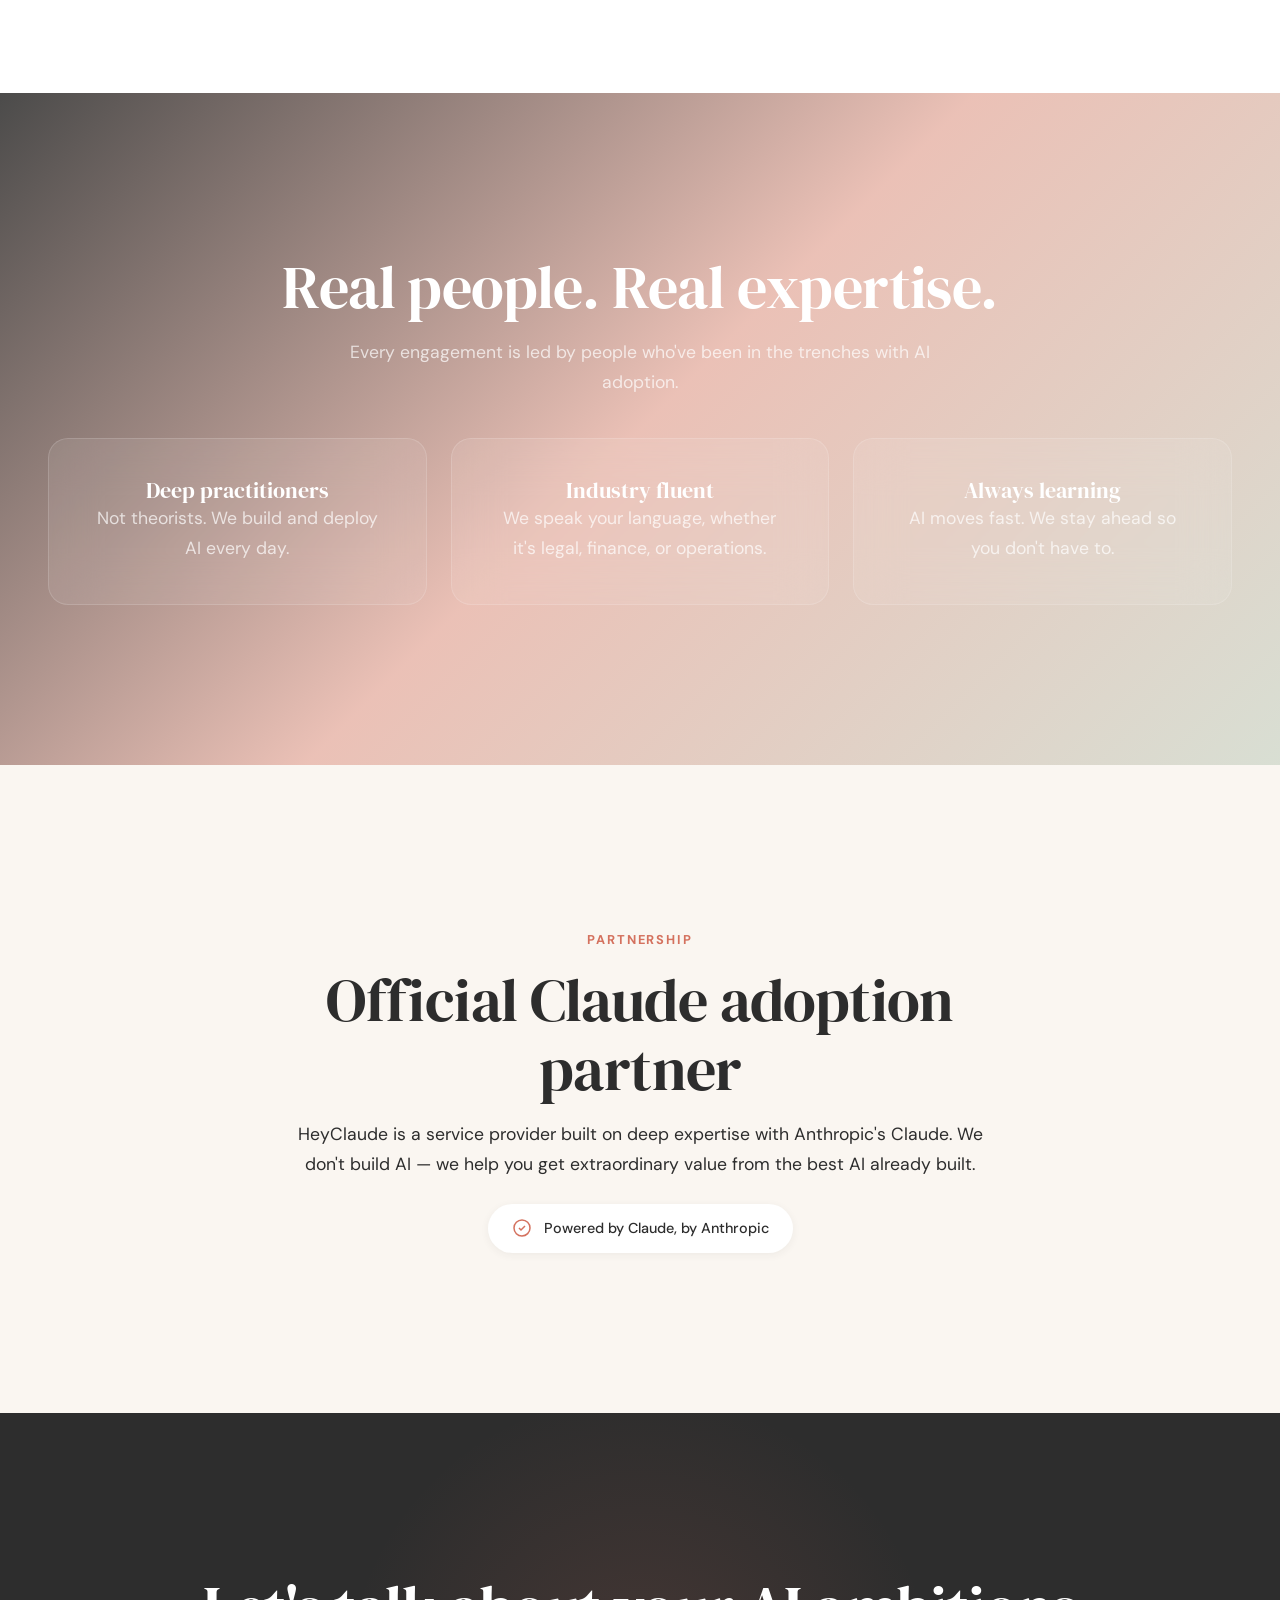
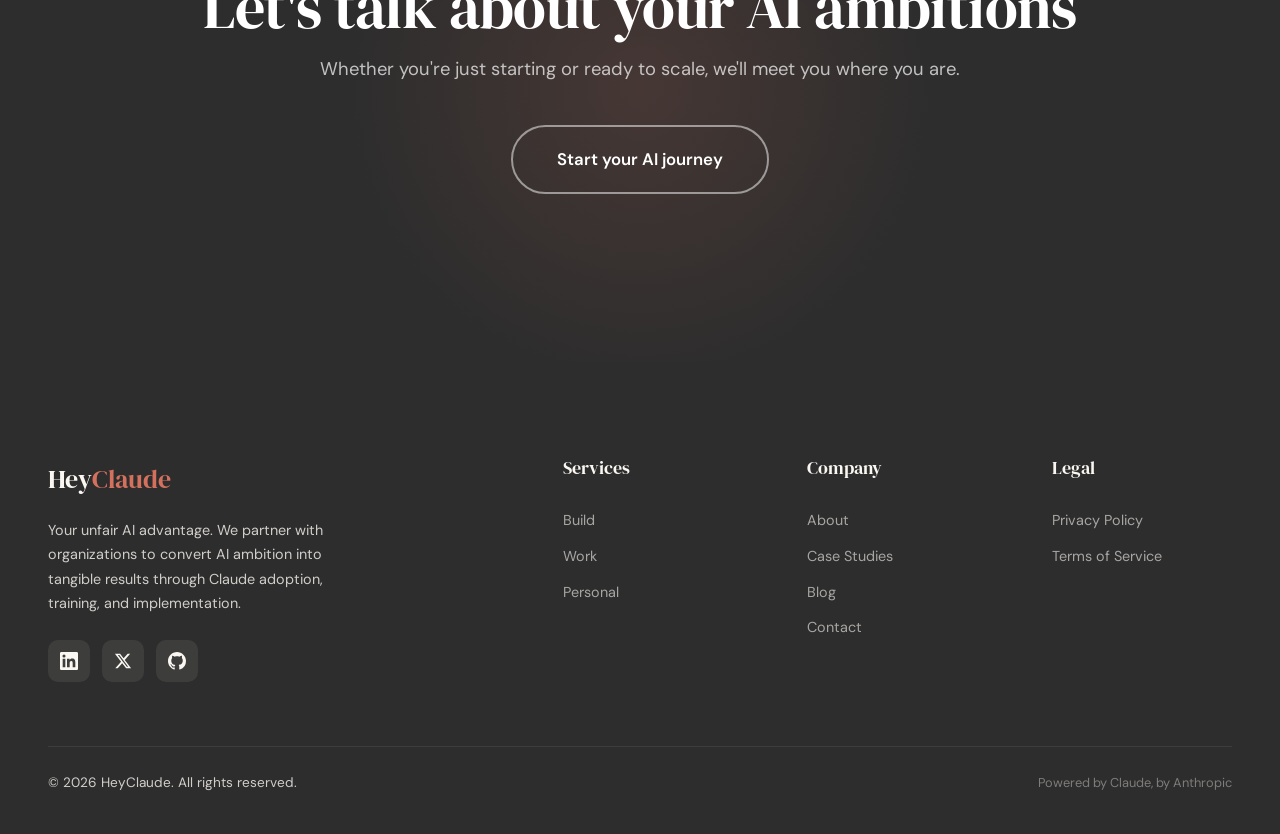
==== commit 910968b6: "Add immersive visual overhaul with brand kit images across all pages Replace all Unsplash stock phot" ====
--- a/about.html
+++ b/about.html
@@ -7,6 +7,10 @@
   <meta name="description" content="HeyClaude is a Claude adoption partner. We help organizations convert AI ambition into tangible advantage.">
   <link rel="stylesheet" href="css/styles.css">
   <link rel="icon" href="data:image/svg+xml,<svg xmlns='http://www.w3.org/2000/svg' viewBox='0 0 32 32'><text y='24' font-size='24'>H</text></svg>">
+  <script src="https://cdnjs.cloudflare.com/ajax/libs/three.js/r128/three.min.js" defer></script>
+  <script src="https://cdnjs.cloudflare.com/ajax/libs/gsap/3.12.5/gsap.min.js" defer></script>
+  <script src="https://cdnjs.cloudflare.com/ajax/libs/gsap/3.12.5/ScrollTrigger.min.js" defer></script>
+  <script src="https://unpkg.com/lenis@1.1.18/dist/lenis.min.js" defer></script>
 </head>
 <body>
 
@@ -27,7 +31,7 @@
         <a href="case-studies.html">Case Studies</a>
         <a href="blog.html">Blog</a>
         <a href="contact.html">Contact</a>
-        <a href="contact.html" class="nav__cta">Start your AI journey</a>
+        <a href="contact.html" class="nav__cta magnetic">Start your AI journey</a>
       </div>
       <button class="nav__toggle" aria-label="Toggle menu">
         <span></span><span></span><span></span>
@@ -36,30 +40,33 @@
   </nav>
 
   <!-- Page Header -->
-  <section class="page-header section--cream">
-    <div class="container">
-      <div class="page-header__content fade-up">
+  <section class="page-header page-header--image section--cream" style="padding-top:calc(var(--nav-height) + var(--space-2xl));padding-bottom:var(--space-2xl);">
+    <div class="page-header__bg">
+      <img src="https://plainsightpro.github.io/brand-kit/assets/photos/jobs-culture.jpg" alt="" loading="eager">
+    </div>
+    <div class="container">
+      <div class="page-header__content reveal-up">
         <span class="section__label">About</span>
         <h1>We exist to close the <span class="text-accent">AI adoption gap</span></h1>
         <p>HeyClaude is a Claude adoption partner. We help organizations move from AI curiosity to AI competence &mdash; and from competence to competitive advantage.</p>
       </div>
     </div>
-    <div class="deco-circle deco-circle--sage" style="width:350px;height:350px;top:10%;right:-8%;"></div>
   </section>
 
   <!-- Mission -->
   <section class="section section--white">
     <div class="container">
       <div class="grid grid--2" style="align-items:center;">
-        <div class="fade-up">
+        <div class="reveal-left">
           <span class="section__label">Our mission</span>
           <h2>Make AI work for everyone &mdash; not just the technical few</h2>
           <p style="margin:var(--space-sm) 0 var(--space-md);">AI has the potential to transform every role, every department, every organization. But right now, most of that potential sits untapped. The tools are there. The talent and ambition are there. What's missing is the bridge.</p>
           <p>That's us. We bridge the gap between what AI can do and what your organization actually does with it.</p>
         </div>
-        <div class="fade-up" style="position:relative;">
-          <img src="https://images.unsplash.com/photo-1522071820081-009f0129c71c?w=600&h=450&fit=crop" alt="Team collaborating in a modern workspace" style="border-radius:16px;box-shadow:var(--shadow-lg);width:100%;">
-          <div class="deco-circle deco-circle--terracotta" style="width:100px;height:100px;bottom:-20px;left:-20px;"></div>
+        <div class="reveal-right" style="position:relative;">
+          <div class="glow-image">
+            <img src="https://plainsightpro.github.io/brand-kit/assets/photos/about-team-2.jpg" alt="Team on boardwalk in coastal dunes" style="border-radius:16px;width:100%;aspect-ratio:4/3;" loading="lazy">
+          </div>
         </div>
       </div>
     </div>
@@ -68,12 +75,12 @@
   <!-- What We Are / Aren't -->
   <section class="section section--cream">
     <div class="container">
-      <div class="section__header text-center fade-up">
+      <div class="section__header text-center reveal-up">
         <span class="section__label">Who we are</span>
         <h2>Clear about what we do &mdash; and what we don't</h2>
       </div>
-      <div class="grid grid--2">
-        <div class="card fade-up" style="border-left:4px solid var(--sage);">
+      <div class="grid grid--2 stagger-group">
+        <div class="card" style="border-left:4px solid var(--sage);">
           <h3 class="card__title" style="color:var(--sage);">What we are</h3>
           <ul style="margin-top:var(--space-sm);">
             <li style="list-style:none;padding:0.5rem 0;font-size:0.95rem;display:flex;gap:0.75rem;align-items:flex-start;">
@@ -90,7 +97,7 @@
             </li>
           </ul>
         </div>
-        <div class="card fade-up" style="border-left:4px solid var(--terracotta);">
+        <div class="card" style="border-left:4px solid var(--terracotta);">
           <h3 class="card__title" style="color:var(--terracotta);">What we're not</h3>
           <ul style="margin-top:var(--space-sm);">
             <li style="list-style:none;padding:0.5rem 0;font-size:0.95rem;display:flex;gap:0.75rem;align-items:flex-start;">
@@ -118,26 +125,26 @@
   <!-- Values -->
   <section class="section section--white">
     <div class="container">
-      <div class="section__header text-center fade-up">
+      <div class="section__header text-center reveal-up">
         <span class="section__label">Our values</span>
         <h2>How we show up</h2>
       </div>
-      <div class="grid grid--3">
-        <div class="card fade-up" style="text-align:center;">
+      <div class="grid grid--3 stagger-group">
+        <div class="card" style="text-align:center;">
           <div style="font-size:2.5rem;margin-bottom:var(--space-sm);">
             <svg width="48" height="48" viewBox="0 0 48 48" fill="none" stroke="#D4715E" stroke-width="2" stroke-linecap="round"><path d="M24 8c-8 0-16 8-16 16s8 16 16 16 16-8 16-16-8-16-16-16z"/><path d="M18 24l4 4 8-8"/></svg>
           </div>
           <h4 class="card__title">Confident, not arrogant</h4>
           <p class="card__text" style="margin:0 auto;">We know what we're doing and we'll tell you straight. But we listen more than we talk, and we're always learning.</p>
         </div>
-        <div class="card fade-up" style="text-align:center;">
+        <div class="card" style="text-align:center;">
           <div style="font-size:2.5rem;margin-bottom:var(--space-sm);">
             <svg width="48" height="48" viewBox="0 0 48 48" fill="none" stroke="#8BA88E" stroke-width="2" stroke-linecap="round"><path d="M12 36V18a2 2 0 012-2h20a2 2 0 012 2v18"/><path d="M8 36h32"/><path d="M20 24h8M20 28h4"/></svg>
           </div>
           <h4 class="card__title">Plain-spoken, not dumbed down</h4>
           <p class="card__text" style="margin:0 auto;">We explain things clearly without hiding behind jargon. Complex ideas deserve clear language, not simple thinking.</p>
         </div>
-        <div class="card fade-up" style="text-align:center;">
+        <div class="card" style="text-align:center;">
           <div style="font-size:2.5rem;margin-bottom:var(--space-sm);">
             <svg width="48" height="48" viewBox="0 0 48 48" fill="none" stroke="#D97757" stroke-width="2" stroke-linecap="round"><path d="M10 38l8-8M14 38l8-8"/><path d="M24 14a6 6 0 100-12 6 6 0 000 12z"/><path d="M30 30l8 8M34 30l-8 8"/></svg>
           </div>
@@ -148,10 +155,33 @@
     </div>
   </section>
 
+  <!-- Team Gallery -->
+  <section class="img-section section" style="min-height:500px;display:flex;align-items:center;">
+    <div class="img-section__bg" style="background-image:url('https://plainsightpro.github.io/brand-kit/assets/photos/strategy-webres-55.jpg');background-size:cover;background-position:center;"></div>
+    <div class="container" style="text-align:center;">
+      <h2 style="color:#fff;margin-bottom:var(--space-sm);">Real people. Real expertise.</h2>
+      <p style="color:rgba(255,255,255,0.7);max-width:50ch;margin:0 auto var(--space-lg);">Every engagement is led by people who've been in the trenches with AI adoption.</p>
+      <div class="grid grid--3" style="gap:var(--space-md);">
+        <div class="glass-card reveal-up">
+          <h4>Deep practitioners</h4>
+          <p>Not theorists. We build and deploy AI every day.</p>
+        </div>
+        <div class="glass-card reveal-up">
+          <h4>Industry fluent</h4>
+          <p>We speak your language, whether it's legal, finance, or operations.</p>
+        </div>
+        <div class="glass-card reveal-up">
+          <h4>Always learning</h4>
+          <p>AI moves fast. We stay ahead so you don't have to.</p>
+        </div>
+      </div>
+    </div>
+  </section>
+
   <!-- Claude Partnership -->
   <section class="section section--cream">
     <div class="container">
-      <div class="fade-up" style="max-width:700px;margin:0 auto;text-align:center;">
+      <div class="reveal-up" style="max-width:700px;margin:0 auto;text-align:center;">
         <span class="section__label">Partnership</span>
         <h2>Official Claude adoption partner</h2>
         <p style="margin:var(--space-sm) auto var(--space-md);text-align:center;">HeyClaude is a service provider built on deep expertise with Anthropic's Claude. We don't build AI &mdash; we help you get extraordinary value from the best AI already built.</p>
@@ -164,11 +194,13 @@
   </section>
 
   <!-- CTA -->
-  <section class="cta-band">
-    <div class="container fade-up">
+  <section class="cta-band img-section">
+    <div class="img-section__bg img-section__bg--dark" style="background-image:url('https://plainsightpro.github.io/brand-kit/assets/photos/events-knowledge-3.jpg');background-size:cover;background-position:center;"></div>
+    <div class="cta-band__glow"></div>
+    <div class="container reveal-up">
       <h2>Let's talk about your AI ambitions</h2>
       <p>Whether you're just starting or ready to scale, we'll meet you where you are.</p>
-      <a href="contact.html" class="btn btn--outline-white btn--lg">Start your AI journey</a>
+      <a href="contact.html" class="btn btn--outline-white btn--lg magnetic">Start your AI journey</a>
     </div>
   </section>
 
--- a/css/styles.css
+++ b/css/styles.css
@@ -1,67 +1,66 @@
 /* ============================================
-   HeyClaude — Global Styles
-   Brand Kit v1.0
+   HeyClaude — Premium Styles
+   Brand Kit v1.0 + GSAP/Lenis/Three.js
    ============================================ */
 
-/* Google Fonts */
 @import url('https://fonts.googleapis.com/css2?family=DM+Sans:ital,wght@0,400;0,500;0,700;1,400&family=DM+Serif+Display:ital@0;1&family=JetBrains+Mono:wght@400;500&display=swap');
 
-/* ---- CSS Custom Properties ---- */
 :root {
-  /* Primary */
   --terracotta: #D4715E;
   --sage: #8BA88E;
   --burnt-coral: #D97757;
-
-  /* Neutrals */
   --cream: #FAF6F1;
   --charcoal: #2D2D2D;
   --white: #FFFFFF;
-
-  /* Extended Tints */
   --blush: #F5E0DC;
   --mint: #D4E6D6;
   --sand: #EDE4D8;
   --lavender: #E0D8EC;
 
-  /* Typography */
   --font-display: 'DM Serif Display', Georgia, serif;
   --font-body: 'DM Sans', system-ui, sans-serif;
   --font-mono: 'JetBrains Mono', monospace;
 
-  /* Spacing */
   --space-xs: 0.5rem;
   --space-sm: 1rem;
   --space-md: 1.5rem;
   --space-lg: 2.5rem;
   --space-xl: 4rem;
   --space-2xl: 6rem;
-
-  /* Layout */
-  --max-width: 1200px;
+  --space-3xl: 10rem;
+
+  --max-width: 1400px;
   --nav-height: 80px;
-
-  /* Transitions */
-  --transition: 0.3s ease;
-
-  /* Shadows */
+  --transition: 0.3s cubic-bezier(0.25, 0.1, 0.25, 1);
+  --ease-out-expo: cubic-bezier(0.16, 1, 0.3, 1);
+
   --shadow-sm: 0 2px 8px rgba(45, 45, 45, 0.06);
-  --shadow-md: 0 4px 16px rgba(45, 45, 45, 0.08);
-  --shadow-lg: 0 8px 32px rgba(45, 45, 45, 0.1);
+  --shadow-md: 0 4px 20px rgba(45, 45, 45, 0.08);
+  --shadow-lg: 0 12px 40px rgba(45, 45, 45, 0.12);
+  --shadow-xl: 0 24px 60px rgba(45, 45, 45, 0.15);
 }
 
 /* ---- Reset ---- */
-*,
-*::before,
-*::after {
+*, *::before, *::after {
   margin: 0;
   padding: 0;
   box-sizing: border-box;
 }
 
 html {
-  scroll-behavior: smooth;
   font-size: 16px;
+}
+
+html.lenis, html.lenis body {
+  height: auto;
+}
+
+.lenis.lenis-smooth {
+  scroll-behavior: auto !important;
+}
+
+.lenis.lenis-smooth [data-lenis-prevent] {
+  overscroll-behavior: contain;
 }
 
 body {
@@ -72,61 +71,98 @@
   line-height: 1.7;
   -webkit-font-smoothing: antialiased;
   -moz-osx-font-smoothing: grayscale;
-}
-
-img {
-  max-width: 100%;
-  height: auto;
-  display: block;
-}
-
-a {
-  color: inherit;
-  text-decoration: none;
-  transition: color var(--transition);
-}
-
-ul, ol {
-  list-style: none;
+  overflow-x: hidden;
+}
+
+img { max-width: 100%; height: auto; display: block; }
+a { color: inherit; text-decoration: none; }
+ul, ol { list-style: none; }
+
+/* ---- Custom Cursor ---- */
+.cursor {
+  position: fixed;
+  width: 20px;
+  height: 20px;
+  border: 2px solid var(--terracotta);
+  border-radius: 50%;
+  pointer-events: none;
+  z-index: 9999;
+  transform: translate(-50%, -50%);
+  transition: width 0.3s var(--ease-out-expo), height 0.3s var(--ease-out-expo),
+              border-color 0.3s var(--ease-out-expo), background 0.3s var(--ease-out-expo);
+  mix-blend-mode: difference;
+}
+
+.cursor.hovering {
+  width: 60px;
+  height: 60px;
+  border-color: var(--white);
+  background: rgba(212, 113, 94, 0.15);
+}
+
+.cursor-dot {
+  position: fixed;
+  width: 6px;
+  height: 6px;
+  background: var(--terracotta);
+  border-radius: 50%;
+  pointer-events: none;
+  z-index: 9999;
+  transform: translate(-50%, -50%);
+}
+
+@media (hover: none) {
+  .cursor, .cursor-dot { display: none; }
 }
 
 /* ---- Typography ---- */
 h1, h2, h3, h4, h5 {
   font-family: var(--font-display);
   font-weight: 400;
-  line-height: 1.2;
+  line-height: 1.15;
   color: var(--charcoal);
 }
 
-h1 { font-size: clamp(2.5rem, 5vw, 3.5rem); }
-h2 { font-size: clamp(2rem, 4vw, 2.75rem); }
-h3 { font-size: clamp(1.5rem, 3vw, 2rem); }
-h4 { font-size: 1.25rem; }
+h1 { font-size: clamp(3rem, 7vw, 5.5rem); letter-spacing: -0.02em; }
+h2 { font-size: clamp(2.25rem, 5vw, 3.75rem); letter-spacing: -0.01em; }
+h3 { font-size: clamp(1.5rem, 3vw, 2.25rem); }
+h4 { font-size: 1.35rem; }
 h5 { font-size: 1.1rem; }
 
-p {
-  font-size: 1.05rem;
-  max-width: 65ch;
-}
-
+p { font-size: 1.1rem; max-width: 60ch; }
+.text-lg { font-size: clamp(1.15rem, 1.5vw, 1.35rem); line-height: 1.7; }
 .text-accent { color: var(--terracotta); }
 .text-sage { color: var(--sage); }
 
-code, pre {
-  font-family: var(--font-mono);
-  font-size: 0.875rem;
-}
-
-/* ---- Layout Utilities ---- */
+code, pre { font-family: var(--font-mono); font-size: 0.875rem; }
+
+/* Split text animation targets */
+.split-line { overflow: hidden; display: block; }
+.split-line span {
+  display: inline-block;
+  transform: translateY(110%);
+  will-change: transform;
+}
+
+.char-reveal { overflow: hidden; }
+.char-reveal .char {
+  display: inline-block;
+  transform: translateY(100%);
+  will-change: transform;
+}
+
+/* ---- Layout ---- */
 .container {
   width: 100%;
   max-width: var(--max-width);
   margin: 0 auto;
-  padding: 0 var(--space-md);
+  padding: 0 clamp(1.5rem, 4vw, 3rem);
 }
 
 .section {
-  padding: var(--space-2xl) 0;
+  padding: var(--space-3xl) 0;
+  position: relative;
+  overflow: hidden;
 }
 
 .section--cream { background-color: var(--cream); }
@@ -137,26 +173,29 @@
 }
 .section--charcoal h2,
 .section--charcoal h3,
-.section--charcoal h4 {
-  color: var(--cream);
-}
+.section--charcoal h4 { color: var(--cream); }
 
 .grid {
   display: grid;
   gap: var(--space-lg);
 }
-
-.grid--2 { grid-template-columns: repeat(auto-fit, minmax(320px, 1fr)); }
-.grid--3 { grid-template-columns: repeat(auto-fit, minmax(280px, 1fr)); }
-.grid--4 { grid-template-columns: repeat(auto-fit, minmax(240px, 1fr)); }
-
-.flex {
-  display: flex;
-  align-items: center;
-  gap: var(--space-sm);
-}
+.grid--2 { grid-template-columns: repeat(2, 1fr); }
+.grid--3 { grid-template-columns: repeat(3, 1fr); }
+.grid--4 { grid-template-columns: repeat(4, 1fr); }
 
 .text-center { text-align: center; }
+
+/* ---- WebGL Canvas ---- */
+#webgl-canvas {
+  position: fixed;
+  top: 0;
+  left: 0;
+  width: 100%;
+  height: 100%;
+  z-index: 0;
+  pointer-events: none;
+  opacity: 0.5;
+}
 
 /* ---- Navigation ---- */
 .nav {
@@ -165,22 +204,25 @@
   left: 0;
   right: 0;
   height: var(--nav-height);
-  background: rgba(250, 246, 241, 0.95);
-  backdrop-filter: blur(12px);
-  -webkit-backdrop-filter: blur(12px);
-  border-bottom: 1px solid rgba(45, 45, 45, 0.06);
-  z-index: 1000;
-  transition: box-shadow var(--transition);
-}
-
-.nav.scrolled {
-  box-shadow: var(--shadow-sm);
+  z-index: 100;
+  transition: background 0.5s ease, box-shadow 0.5s ease, transform 0.4s var(--ease-out-expo);
+}
+
+.nav--visible {
+  background: rgba(250, 246, 241, 0.9);
+  backdrop-filter: blur(20px);
+  -webkit-backdrop-filter: blur(20px);
+  box-shadow: 0 1px 0 rgba(45, 45, 45, 0.06);
+}
+
+.nav--hidden {
+  transform: translateY(-100%);
 }
 
 .nav__inner {
   max-width: var(--max-width);
   margin: 0 auto;
-  padding: 0 var(--space-md);
+  padding: 0 clamp(1.5rem, 4vw, 3rem);
   height: 100%;
   display: flex;
   align-items: center;
@@ -189,21 +231,20 @@
 
 .nav__logo {
   font-family: var(--font-display);
-  font-size: 1.5rem;
+  font-size: 1.6rem;
   color: var(--charcoal);
   display: flex;
   align-items: center;
   gap: 0.5rem;
-}
-
-.nav__logo span {
-  color: var(--terracotta);
-}
+  position: relative;
+  z-index: 101;
+}
+.nav__logo span { color: var(--terracotta); }
 
 .nav__links {
   display: flex;
   align-items: center;
-  gap: var(--space-md);
+  gap: clamp(1.25rem, 2.5vw, 2rem);
 }
 
 .nav__links a {
@@ -222,38 +263,77 @@
   width: 0;
   height: 2px;
   background: var(--terracotta);
-  transition: width var(--transition);
+  transition: width 0.4s var(--ease-out-expo);
 }
 
 .nav__links a:hover::after,
-.nav__links a.active::after {
-  width: 100%;
-}
-
-.nav__links a:hover {
-  color: var(--terracotta);
-}
+.nav__links a.active::after { width: 100%; }
+.nav__links a:hover { color: var(--terracotta); }
 
 .nav__cta {
   background: var(--terracotta) !important;
   color: var(--white) !important;
-  padding: 0.6rem 1.4rem !important;
-  border-radius: 6px;
-  font-weight: 500;
-  transition: background var(--transition), transform var(--transition) !important;
-}
-
-.nav__cta::after {
-  display: none !important;
-}
+  padding: 0.65rem 1.5rem !important;
+  border-radius: 50px;
+  font-weight: 600;
+  font-size: 0.9rem !important;
+  transition: all 0.4s var(--ease-out-expo) !important;
+  position: relative;
+  overflow: hidden;
+}
+
+.nav__cta::after { display: none !important; }
 
 .nav__cta:hover {
   background: var(--burnt-coral) !important;
-  color: var(--white) !important;
-  transform: translateY(-1px);
-}
-
-/* Mobile Nav Toggle */
+  transform: scale(1.05);
+  box-shadow: 0 8px 24px rgba(212, 113, 94, 0.35);
+}
+
+/* Dropdown */
+.nav__dropdown { position: relative; }
+.nav__dropdown-trigger {
+  cursor: pointer;
+  display: flex;
+  align-items: center;
+  gap: 0.3rem;
+}
+.nav__dropdown-trigger svg {
+  width: 12px;
+  height: 12px;
+  transition: transform 0.3s ease;
+}
+.nav__dropdown:hover .nav__dropdown-trigger svg { transform: rotate(180deg); }
+
+.nav__dropdown-menu {
+  position: absolute;
+  top: calc(100% + 8px);
+  left: 50%;
+  min-width: 200px;
+  background: var(--white);
+  border-radius: 12px;
+  box-shadow: var(--shadow-lg);
+  padding: 0.5rem;
+  opacity: 0;
+  visibility: hidden;
+  transform: translateX(-50%) translateY(8px);
+  transition: all 0.3s var(--ease-out-expo);
+}
+.nav__dropdown:hover .nav__dropdown-menu {
+  opacity: 1;
+  visibility: visible;
+  transform: translateX(-50%) translateY(0);
+}
+.nav__dropdown-menu a {
+  display: block;
+  padding: 0.65rem 1rem;
+  border-radius: 8px;
+  font-size: 0.9rem;
+}
+.nav__dropdown-menu a:hover { background: var(--cream); }
+.nav__dropdown-menu a::after { display: none; }
+
+/* Mobile Toggle */
 .nav__toggle {
   display: none;
   background: none;
@@ -262,7 +342,7 @@
   width: 32px;
   height: 24px;
   position: relative;
-  z-index: 1001;
+  z-index: 101;
 }
 
 .nav__toggle span {
@@ -272,107 +352,41 @@
   background: var(--charcoal);
   position: absolute;
   left: 0;
-  transition: all var(--transition);
-}
-
+  transition: all 0.4s var(--ease-out-expo);
+}
 .nav__toggle span:nth-child(1) { top: 0; }
 .nav__toggle span:nth-child(2) { top: 50%; transform: translateY(-50%); }
 .nav__toggle span:nth-child(3) { bottom: 0; }
-
-.nav__toggle.open span:nth-child(1) {
-  top: 50%;
-  transform: translateY(-50%) rotate(45deg);
-}
+.nav__toggle.open span:nth-child(1) { top: 50%; transform: translateY(-50%) rotate(45deg); }
 .nav__toggle.open span:nth-child(2) { opacity: 0; }
-.nav__toggle.open span:nth-child(3) {
-  bottom: 50%;
-  transform: translateY(50%) rotate(-45deg);
-}
-
-/* Dropdown */
-.nav__dropdown {
-  position: relative;
-}
-
-.nav__dropdown-trigger {
-  cursor: pointer;
-  display: flex;
-  align-items: center;
-  gap: 0.3rem;
-}
-
-.nav__dropdown-trigger svg {
-  width: 12px;
-  height: 12px;
-  transition: transform var(--transition);
-}
-
-.nav__dropdown:hover .nav__dropdown-trigger svg {
-  transform: rotate(180deg);
-}
-
-.nav__dropdown-menu {
-  position: absolute;
-  top: 100%;
-  left: 50%;
-  transform: translateX(-50%);
-  min-width: 180px;
-  background: var(--white);
-  border-radius: 8px;
-  box-shadow: var(--shadow-md);
-  padding: 0.5rem;
-  opacity: 0;
-  visibility: hidden;
-  transform: translateX(-50%) translateY(8px);
-  transition: all var(--transition);
-}
-
-.nav__dropdown:hover .nav__dropdown-menu {
-  opacity: 1;
-  visibility: visible;
-  transform: translateX(-50%) translateY(0);
-}
-
-.nav__dropdown-menu a {
-  display: block;
-  padding: 0.5rem 1rem;
-  border-radius: 6px;
-  font-size: 0.9rem;
-}
-
-.nav__dropdown-menu a:hover {
-  background: var(--cream);
-}
-
-.nav__dropdown-menu a::after {
-  display: none;
-}
+.nav__toggle.open span:nth-child(3) { bottom: 50%; transform: translateY(50%) rotate(-45deg); }
 
 /* ---- Buttons ---- */
 .btn {
   display: inline-flex;
   align-items: center;
   gap: 0.5rem;
-  padding: 0.85rem 2rem;
-  border-radius: 6px;
+  padding: 1rem 2.25rem;
+  border-radius: 50px;
   font-family: var(--font-body);
   font-size: 1rem;
   font-weight: 600;
   cursor: pointer;
   border: none;
-  transition: all var(--transition);
+  transition: all 0.4s var(--ease-out-expo);
   text-align: center;
+  position: relative;
+  overflow: hidden;
 }
 
 .btn--primary {
   background: var(--terracotta);
   color: var(--white);
 }
-
 .btn--primary:hover {
   background: var(--burnt-coral);
-  transform: translateY(-2px);
-  box-shadow: var(--shadow-md);
+  transform: translateY(-3px);
+  box-shadow: 0 12px 32px rgba(212, 113, 94, 0.35);
 }
 
 .btn--secondary {
@@ -380,300 +394,358 @@
   color: var(--charcoal);
   border: 2px solid var(--charcoal);
 }
-
 .btn--secondary:hover {
   background: var(--charcoal);
   color: var(--white);
-  transform: translateY(-2px);
+  transform: translateY(-3px);
+  box-shadow: 0 12px 32px rgba(45, 45, 45, 0.2);
 }
 
 .btn--outline-white {
   background: transparent;
   color: var(--white);
-  border: 2px solid var(--white);
-}
-
+  border: 2px solid rgba(255,255,255,0.5);
+}
 .btn--outline-white:hover {
   background: var(--white);
   color: var(--charcoal);
-}
-
-.btn--sm {
-  padding: 0.55rem 1.2rem;
-  font-size: 0.9rem;
-}
-
-.btn--lg {
-  padding: 1rem 2.5rem;
-  font-size: 1.1rem;
-}
+  border-color: var(--white);
+  box-shadow: 0 12px 32px rgba(255, 255, 255, 0.2);
+}
+
+.btn--ghost {
+  background: none;
+  color: var(--terracotta);
+  padding: 0;
+  font-weight: 600;
+}
+.btn--ghost::after {
+  content: '';
+  position: absolute;
+  bottom: 0;
+  left: 0;
+  width: 100%;
+  height: 2px;
+  background: var(--terracotta);
+  transform: scaleX(0);
+  transform-origin: right;
+  transition: transform 0.4s var(--ease-out-expo);
+}
+.btn--ghost:hover::after {
+  transform: scaleX(1);
+  transform-origin: left;
+}
+
+.btn--sm { padding: 0.6rem 1.4rem; font-size: 0.9rem; }
+.btn--lg { padding: 1.15rem 2.75rem; font-size: 1.05rem; }
+
+/* Magnetic button wrapper */
+.magnetic { display: inline-block; }
 
 /* ---- Cards ---- */
 .card {
   background: var(--white);
-  border-radius: 12px;
+  border-radius: 16px;
   padding: var(--space-lg);
   box-shadow: var(--shadow-sm);
-  transition: transform var(--transition), box-shadow var(--transition);
+  transition: transform 0.5s var(--ease-out-expo), box-shadow 0.5s var(--ease-out-expo);
+  will-change: transform;
 }
 
 .card:hover {
-  transform: translateY(-4px);
-  box-shadow: var(--shadow-md);
+  transform: translateY(-8px);
+  box-shadow: var(--shadow-lg);
 }
 
 .card__icon {
-  width: 56px;
-  height: 56px;
-  border-radius: 12px;
+  width: 64px;
+  height: 64px;
+  border-radius: 16px;
   display: flex;
   align-items: center;
   justify-content: center;
-  margin-bottom: var(--space-sm);
+  margin-bottom: var(--space-md);
   background: var(--blush);
 }
-
 .card__icon--sage { background: var(--mint); }
 .card__icon--sand { background: var(--sand); }
 .card__icon--lavender { background: var(--lavender); }
 
 .card__icon svg {
-  width: 28px;
-  height: 28px;
-  stroke: var(--terracotta);
+  width: 30px;
+  height: 30px;
   stroke-width: 2;
   fill: none;
 }
 
-.card__icon--sage svg { stroke: var(--sage); }
-
 .card__title {
   font-family: var(--font-display);
-  font-size: 1.35rem;
-  margin-bottom: 0.5rem;
+  font-size: 1.4rem;
+  margin-bottom: 0.75rem;
 }
 
 .card__text {
-  font-size: 0.95rem;
+  font-size: 1rem;
   color: #666;
-  line-height: 1.6;
+  line-height: 1.7;
 }
 
 /* ---- Hero ---- */
 .hero {
-  padding-top: calc(var(--nav-height) + var(--space-2xl));
-  padding-bottom: var(--space-2xl);
-  position: relative;
-  overflow: hidden;
+  min-height: 100vh;
+  display: flex;
+  align-items: center;
+  position: relative;
+  overflow: hidden;
+  padding-top: var(--nav-height);
 }
 
 .hero__content {
-  max-width: 680px;
   position: relative;
   z-index: 2;
+  max-width: 800px;
 }
 
 .hero__tag {
   display: inline-flex;
   align-items: center;
   gap: 0.5rem;
-  background: var(--white);
-  padding: 0.4rem 1rem;
+  background: rgba(255,255,255,0.8);
+  backdrop-filter: blur(10px);
+  padding: 0.5rem 1.25rem;
   border-radius: 50px;
   font-size: 0.85rem;
-  font-weight: 500;
+  font-weight: 600;
   color: var(--terracotta);
-  margin-bottom: var(--space-md);
-  box-shadow: var(--shadow-sm);
-}
-
-.hero__tag svg {
-  width: 16px;
-  height: 16px;
-}
+  margin-bottom: var(--space-lg);
+  border: 1px solid rgba(212, 113, 94, 0.15);
+  opacity: 0;
+}
+
+.hero__tag svg { width: 16px; height: 16px; }
 
 .hero h1 {
   margin-bottom: var(--space-md);
-}
-
-.hero p {
-  font-size: 1.2rem;
-  color: #555;
-  margin-bottom: var(--space-lg);
+  overflow: hidden;
+}
+
+.hero__subtitle {
+  font-size: clamp(1.15rem, 1.8vw, 1.4rem);
+  color: #666;
+  margin-bottom: var(--space-xl);
+  max-width: 55ch;
+  line-height: 1.7;
+  opacity: 0;
 }
 
 .hero__actions {
   display: flex;
-  gap: var(--space-sm);
+  gap: var(--space-md);
   flex-wrap: wrap;
-}
-
-.hero__visual {
-  position: absolute;
-  top: 50%;
+  opacity: 0;
+}
+
+/* Hero floating shapes */
+.hero__shape {
+  position: absolute;
+  border-radius: 50%;
+  will-change: transform;
+}
+
+.hero__shape--1 {
+  width: clamp(300px, 40vw, 600px);
+  height: clamp(300px, 40vw, 600px);
+  background: radial-gradient(circle at 30% 30%, rgba(212, 113, 94, 0.12), rgba(212, 113, 94, 0.03));
+  top: 10%;
   right: -5%;
-  transform: translateY(-50%);
-  width: 50%;
-  max-width: 580px;
-  z-index: 1;
-}
-
-/* Speech Bubble Motif */
-.speech-bubble {
-  position: relative;
-  background: var(--white);
-  border-radius: 20px;
-  padding: var(--space-lg);
-  box-shadow: var(--shadow-md);
-}
-
-.speech-bubble::after {
-  content: '';
-  position: absolute;
-  bottom: -16px;
-  left: 32px;
-  width: 0;
-  height: 0;
-  border-left: 16px solid transparent;
-  border-right: 16px solid transparent;
-  border-top: 16px solid var(--white);
-}
-
-/* Spark Motif */
-.spark {
-  display: inline-block;
-  width: 24px;
-  height: 24px;
-  position: relative;
-}
-
-.spark::before,
-.spark::after {
-  content: '';
-  position: absolute;
-  background: var(--terracotta);
-  border-radius: 50%;
-}
-
-.spark::before {
-  width: 4px;
-  height: 16px;
-  top: 50%;
-  left: 50%;
-  transform: translate(-50%, -50%);
-}
-
-.spark::after {
-  width: 16px;
-  height: 4px;
-  top: 50%;
-  left: 50%;
-  transform: translate(-50%, -50%);
-}
-
-/* Decorative Shapes */
-.deco-circle {
-  position: absolute;
-  border-radius: 50%;
-  opacity: 0.08;
-}
-
-.deco-circle--terracotta { background: var(--terracotta); }
-.deco-circle--sage { background: var(--sage); }
-.deco-circle--sand { background: var(--sand); }
+}
+
+.hero__shape--2 {
+  width: clamp(200px, 25vw, 400px);
+  height: clamp(200px, 25vw, 400px);
+  background: radial-gradient(circle at 40% 40%, rgba(139, 168, 142, 0.12), rgba(139, 168, 142, 0.03));
+  bottom: 10%;
+  right: 15%;
+}
+
+.hero__shape--3 {
+  width: clamp(150px, 18vw, 280px);
+  height: clamp(150px, 18vw, 280px);
+  background: radial-gradient(circle at 50% 50%, rgba(237, 228, 216, 0.3), rgba(237, 228, 216, 0.05));
+  top: 30%;
+  right: 30%;
+}
 
 /* ---- Section Headers ---- */
 .section__header {
-  max-width: 600px;
-  margin-bottom: var(--space-xl);
-}
-
+  max-width: 700px;
+  margin-bottom: var(--space-2xl);
+}
 .section__header.text-center {
   margin-left: auto;
   margin-right: auto;
 }
-
 .section__header p {
   margin-top: var(--space-sm);
   color: #666;
-  font-size: 1.1rem;
+  font-size: 1.15rem;
 }
 
 .section__label {
   display: inline-block;
   font-size: 0.8rem;
   font-weight: 700;
-  letter-spacing: 0.1em;
+  letter-spacing: 0.15em;
   text-transform: uppercase;
   color: var(--terracotta);
-  margin-bottom: 0.75rem;
-}
-
-/* ---- Image Card ---- */
-.img-card {
-  border-radius: 12px;
-  overflow: hidden;
-  position: relative;
-}
-
-.img-card img {
-  width: 100%;
-  height: 100%;
-  object-fit: cover;
-  transition: transform var(--transition);
-}
-
-.img-card:hover img {
-  transform: scale(1.03);
+  margin-bottom: 1rem;
+}
+
+/* ---- Marquee ---- */
+.marquee {
+  overflow: hidden;
+  white-space: nowrap;
+  padding: var(--space-lg) 0;
+  border-top: 1px solid rgba(45, 45, 45, 0.06);
+  border-bottom: 1px solid rgba(45, 45, 45, 0.06);
+}
+
+.marquee__inner {
+  display: inline-flex;
+  gap: var(--space-2xl);
+  will-change: transform;
+}
+
+.marquee__item {
+  font-family: var(--font-display);
+  font-size: clamp(1.5rem, 3vw, 2.5rem);
+  color: rgba(45, 45, 45, 0.12);
+  white-space: nowrap;
+  display: flex;
+  align-items: center;
+  gap: var(--space-lg);
+}
+
+.marquee__item .dot {
+  width: 8px;
+  height: 8px;
+  border-radius: 50%;
+  background: var(--terracotta);
+  opacity: 0.3;
 }
 
 /* ---- Stats ---- */
 .stats {
   display: grid;
-  grid-template-columns: repeat(auto-fit, minmax(150px, 1fr));
-  gap: var(--space-lg);
+  grid-template-columns: repeat(4, 1fr);
+  gap: var(--space-xl);
   text-align: center;
+  padding: var(--space-2xl) 0;
+}
+
+.stat {
+  position: relative;
 }
 
 .stat__number {
   font-family: var(--font-display);
-  font-size: 3rem;
+  font-size: clamp(3rem, 5vw, 4.5rem);
   color: var(--terracotta);
   line-height: 1;
 }
 
 .stat__label {
-  font-size: 0.9rem;
+  font-size: 0.95rem;
+  color: #888;
+  margin-top: 0.75rem;
+}
+
+.stat__divider {
+  position: absolute;
+  right: 0;
+  top: 50%;
+  transform: translateY(-50%);
+  width: 1px;
+  height: 60px;
+  background: rgba(45, 45, 45, 0.1);
+}
+.stat:last-child .stat__divider { display: none; }
+
+/* ---- Feature Row (alternating) ---- */
+.feature-row {
+  display: grid;
+  grid-template-columns: 1fr 1fr;
+  gap: var(--space-2xl);
+  align-items: center;
+  padding: var(--space-2xl) 0;
+}
+
+.feature-row--reverse .feature-row__content { order: 2; }
+.feature-row--reverse .feature-row__visual { order: 1; }
+
+.feature-row__content { max-width: 500px; }
+.feature-row__content h3 { margin-bottom: var(--space-sm); }
+.feature-row__content p {
   color: #666;
-  margin-top: 0.5rem;
-}
-
-/* ---- Testimonial ---- */
+  margin-bottom: var(--space-md);
+  font-size: 1.05rem;
+}
+
+.feature-row__visual {
+  position: relative;
+  border-radius: 20px;
+  overflow: hidden;
+  aspect-ratio: 4/3;
+}
+
+.feature-row__visual img {
+  width: 100%;
+  height: 100%;
+  object-fit: cover;
+}
+
+/* ---- Horizontal Scroll Section ---- */
+.horizontal-section {
+  overflow: hidden;
+}
+
+.horizontal-track {
+  display: flex;
+  gap: var(--space-lg);
+  width: max-content;
+  will-change: transform;
+}
+
+.horizontal-track .card {
+  width: 380px;
+  flex-shrink: 0;
+}
+
+/* ---- Testimonials ---- */
 .testimonial {
   background: var(--white);
-  border-radius: 16px;
-  padding: var(--space-lg);
+  border-radius: 20px;
+  padding: var(--space-xl);
   box-shadow: var(--shadow-sm);
   position: relative;
 }
 
 .testimonial__quote {
   font-family: var(--font-display);
-  font-size: 1.2rem;
+  font-size: 1.3rem;
   font-style: italic;
   line-height: 1.6;
+  margin-bottom: var(--space-lg);
+}
+
+.testimonial__quote::before {
+  content: '';
+  display: block;
+  width: 48px;
+  height: 4px;
+  background: var(--terracotta);
+  border-radius: 2px;
   margin-bottom: var(--space-md);
-}
-
-.testimonial__quote::before {
-  content: '\201C';
-  font-size: 4rem;
-  color: var(--terracotta);
-  opacity: 0.3;
-  position: absolute;
-  top: 10px;
-  left: 20px;
-  line-height: 1;
 }
 
 .testimonial__author {
@@ -683,8 +755,8 @@
 }
 
 .testimonial__avatar {
-  width: 48px;
-  height: 48px;
+  width: 52px;
+  height: 52px;
   border-radius: 50%;
   background: var(--blush);
   display: flex;
@@ -695,44 +767,61 @@
   color: var(--terracotta);
 }
 
-.testimonial__name {
-  font-weight: 700;
-  font-size: 0.95rem;
-}
-
-.testimonial__role {
-  font-size: 0.85rem;
-  color: #888;
+.testimonial__name { font-weight: 700; font-size: 0.95rem; }
+.testimonial__role { font-size: 0.85rem; color: #888; }
+
+/* ---- CTA Band ---- */
+.cta-band {
+  background: var(--charcoal);
+  color: var(--white);
+  text-align: center;
+  padding: var(--space-3xl) 0;
+  position: relative;
+  overflow: hidden;
+}
+
+.cta-band h2 { color: var(--white); margin-bottom: 0.75rem; }
+.cta-band p {
+  margin: 0 auto var(--space-lg);
+  opacity: 0.7;
+  font-size: 1.15rem;
+}
+
+.cta-band__glow {
+  position: absolute;
+  width: 600px;
+  height: 600px;
+  border-radius: 50%;
+  background: radial-gradient(circle, rgba(212, 113, 94, 0.15), transparent 70%);
+  top: 50%;
+  left: 50%;
+  transform: translate(-50%, -50%);
+  pointer-events: none;
 }
 
 /* ---- Footer ---- */
 .footer {
   background: var(--charcoal);
   color: rgba(250, 246, 241, 0.8);
-  padding: var(--space-xl) 0 var(--space-lg);
+  padding: var(--space-2xl) 0 var(--space-lg);
 }
 
 .footer__grid {
   display: grid;
-  grid-template-columns: 2fr 1fr 1fr 1fr;
+  grid-template-columns: 2.5fr 1fr 1fr 1fr;
   gap: var(--space-xl);
   margin-bottom: var(--space-xl);
 }
 
-.footer__brand {
-  max-width: 300px;
-}
+.footer__brand { max-width: 320px; }
 
 .footer__logo {
   font-family: var(--font-display);
-  font-size: 1.5rem;
+  font-size: 1.6rem;
   color: var(--cream);
   margin-bottom: var(--space-sm);
 }
-
-.footer__logo span {
-  color: var(--terracotta);
-}
+.footer__logo span { color: var(--terracotta); }
 
 .footer__desc {
   font-size: 0.9rem;
@@ -742,29 +831,24 @@
 
 .footer__social {
   display: flex;
-  gap: var(--space-sm);
+  gap: 0.75rem;
 }
 
 .footer__social a {
-  width: 40px;
-  height: 40px;
-  border-radius: 8px;
-  background: rgba(250, 246, 241, 0.1);
+  width: 42px;
+  height: 42px;
+  border-radius: 10px;
+  background: rgba(250, 246, 241, 0.08);
   display: flex;
   align-items: center;
   justify-content: center;
-  transition: background var(--transition);
-}
-
+  transition: all 0.4s var(--ease-out-expo);
+}
 .footer__social a:hover {
   background: var(--terracotta);
-}
-
-.footer__social svg {
-  width: 18px;
-  height: 18px;
-  fill: var(--cream);
-}
+  transform: translateY(-3px);
+}
+.footer__social svg { width: 18px; height: 18px; fill: var(--cream); }
 
 .footer__heading {
   font-family: var(--font-display);
@@ -776,17 +860,17 @@
 .footer__links a {
   display: block;
   font-size: 0.9rem;
-  padding: 0.3rem 0;
-  color: rgba(250, 246, 241, 0.7);
-  transition: color var(--transition);
-}
-
+  padding: 0.35rem 0;
+  color: rgba(250, 246, 241, 0.6);
+  transition: color 0.3s ease, transform 0.3s var(--ease-out-expo);
+}
 .footer__links a:hover {
   color: var(--terracotta);
+  transform: translateX(4px);
 }
 
 .footer__bottom {
-  border-top: 1px solid rgba(250, 246, 241, 0.1);
+  border-top: 1px solid rgba(250, 246, 241, 0.08);
   padding-top: var(--space-md);
   display: flex;
   justify-content: space-between;
@@ -799,13 +883,15 @@
   align-items: center;
   gap: 0.5rem;
   font-size: 0.8rem;
-  color: rgba(250, 246, 241, 0.5);
+  color: rgba(250, 246, 241, 0.4);
 }
 
 /* ---- Page Header (inner pages) ---- */
 .page-header {
-  padding-top: calc(var(--nav-height) + var(--space-xl));
-  padding-bottom: var(--space-xl);
+  min-height: 50vh;
+  display: flex;
+  align-items: flex-end;
+  padding: calc(var(--nav-height) + var(--space-2xl)) 0 var(--space-2xl);
   position: relative;
   overflow: hidden;
 }
@@ -813,153 +899,103 @@
 .page-header__content {
   position: relative;
   z-index: 2;
-}
-
-.page-header h1 {
-  margin-bottom: var(--space-sm);
-}
-
-.page-header p {
-  font-size: 1.15rem;
-  color: #666;
-}
-
-/* ---- Feature List ---- */
-.feature-list {
+  max-width: 700px;
+}
+
+.page-header h1 { margin-bottom: var(--space-sm); }
+.page-header p { font-size: 1.2rem; color: #666; }
+
+/* ---- Process Steps (numbered) ---- */
+.process-step {
   display: grid;
-  gap: var(--space-lg);
-}
-
-.feature-item {
-  display: grid;
-  grid-template-columns: 60px 1fr;
+  grid-template-columns: 80px 1fr;
   gap: var(--space-md);
   align-items: start;
-}
-
-.feature-item__number {
-  width: 48px;
-  height: 48px;
-  border-radius: 12px;
-  background: var(--blush);
+  padding: var(--space-lg) 0;
+  border-bottom: 1px solid rgba(45, 45, 45, 0.06);
+}
+
+.process-step__number {
+  width: 64px;
+  height: 64px;
+  border-radius: 50%;
+  border: 2px solid var(--terracotta);
   display: flex;
   align-items: center;
   justify-content: center;
   font-family: var(--font-display);
-  font-size: 1.25rem;
+  font-size: 1.5rem;
   color: var(--terracotta);
-}
-
-.feature-item__number--sage {
-  background: var(--mint);
-  color: var(--sage);
-}
-
-.feature-item h4 {
-  margin-bottom: 0.35rem;
-}
-
-.feature-item p {
-  font-size: 0.95rem;
-  color: #666;
-}
-
-/* ---- CTA Band ---- */
-.cta-band {
-  background: var(--terracotta);
-  color: var(--white);
-  text-align: center;
-  padding: var(--space-xl) 0;
-}
-
-.cta-band h2 {
-  color: var(--white);
-  margin-bottom: 0.5rem;
-}
-
-.cta-band p {
-  margin: 0 auto var(--space-md);
-  opacity: 0.9;
-  font-size: 1.1rem;
-}
+  flex-shrink: 0;
+}
+
+.process-step h4 { margin-bottom: 0.5rem; }
+.process-step p { color: #666; font-size: 1rem; }
 
 /* ---- Blog ---- */
 .blog-card {
   background: var(--white);
-  border-radius: 12px;
+  border-radius: 16px;
   overflow: hidden;
   box-shadow: var(--shadow-sm);
-  transition: transform var(--transition), box-shadow var(--transition);
-}
-
+  transition: transform 0.5s var(--ease-out-expo), box-shadow 0.5s var(--ease-out-expo);
+  will-change: transform;
+}
 .blog-card:hover {
-  transform: translateY(-4px);
-  box-shadow: var(--shadow-md);
+  transform: translateY(-8px);
+  box-shadow: var(--shadow-lg);
 }
 
 .blog-card__image {
-  height: 200px;
-  overflow: hidden;
-}
-
+  height: 220px;
+  overflow: hidden;
+}
 .blog-card__image img {
   width: 100%;
   height: 100%;
   object-fit: cover;
-  transition: transform var(--transition);
-}
-
-.blog-card:hover .blog-card__image img {
-  transform: scale(1.05);
-}
-
-.blog-card__body {
-  padding: var(--space-md);
-}
+  transition: transform 0.6s var(--ease-out-expo);
+}
+.blog-card:hover .blog-card__image img { transform: scale(1.08); }
+
+.blog-card__body { padding: var(--space-md); }
 
 .blog-card__tag {
   display: inline-block;
   font-size: 0.75rem;
   font-weight: 700;
   text-transform: uppercase;
-  letter-spacing: 0.08em;
+  letter-spacing: 0.1em;
   color: var(--terracotta);
   margin-bottom: 0.5rem;
 }
 
 .blog-card__title {
   font-family: var(--font-display);
-  font-size: 1.2rem;
-  margin-bottom: 0.5rem;
+  font-size: 1.25rem;
+  margin-bottom: 0.75rem;
   line-height: 1.3;
 }
 
 .blog-card__excerpt {
-  font-size: 0.9rem;
+  font-size: 0.95rem;
   color: #666;
   line-height: 1.6;
   margin-bottom: var(--space-sm);
 }
 
-.blog-card__meta {
-  font-size: 0.8rem;
-  color: #999;
-}
-
-/* ---- Blog Post ---- */
-.blog-post {
-  max-width: 760px;
-  margin: 0 auto;
-}
+.blog-card__meta { font-size: 0.8rem; color: #aaa; }
+
+/* Blog Post */
+.blog-post { max-width: 760px; margin: 0 auto; }
 
 .blog-post__hero-img {
   width: 100%;
-  height: 400px;
-  border-radius: 16px;
+  height: 420px;
+  border-radius: 20px;
   overflow: hidden;
   margin-bottom: var(--space-lg);
 }
-
 .blog-post__hero-img img {
   width: 100%;
   height: 100%;
@@ -974,7 +1010,7 @@
   color: #888;
   margin-bottom: var(--space-lg);
   padding-bottom: var(--space-md);
-  border-bottom: 1px solid rgba(45, 45, 45, 0.1);
+  border-bottom: 1px solid rgba(45, 45, 45, 0.08);
 }
 
 .blog-post__content h2 {
@@ -982,48 +1018,42 @@
   margin-top: var(--space-xl);
   margin-bottom: var(--space-sm);
 }
-
 .blog-post__content h3 {
   font-size: 1.35rem;
   margin-top: var(--space-lg);
   margin-bottom: var(--space-sm);
 }
-
 .blog-post__content p {
   margin-bottom: var(--space-md);
   max-width: 100%;
 }
-
 .blog-post__content ul,
 .blog-post__content ol {
   margin-bottom: var(--space-md);
   padding-left: 1.5rem;
 }
-
 .blog-post__content li {
   list-style: disc;
   margin-bottom: 0.5rem;
   font-size: 1.05rem;
   color: #444;
 }
-
-.blog-post__content ol li {
-  list-style: decimal;
-}
-
+.blog-post__content ol li { list-style: decimal; }
 .blog-post__content blockquote {
   border-left: 4px solid var(--terracotta);
-  padding: var(--space-sm) var(--space-md);
-  margin: var(--space-md) 0;
+  padding: var(--space-md) var(--space-lg);
+  margin: var(--space-lg) 0;
   background: var(--white);
-  border-radius: 0 8px 8px 0;
+  border-radius: 0 12px 12px 0;
+  font-family: var(--font-display);
+  font-size: 1.2rem;
   font-style: italic;
   color: #555;
-}
-
+  line-height: 1.6;
+}
 .blog-post__content code {
   background: var(--sand);
-  padding: 0.15rem 0.4rem;
+  padding: 0.15rem 0.5rem;
   border-radius: 4px;
   font-size: 0.9rem;
 }
@@ -1031,155 +1061,155 @@
 /* ---- Case Study ---- */
 .case-card {
   background: var(--white);
-  border-radius: 16px;
+  border-radius: 20px;
   overflow: hidden;
   box-shadow: var(--shadow-sm);
-  transition: transform var(--transition), box-shadow var(--transition);
-}
-
+  transition: transform 0.5s var(--ease-out-expo), box-shadow 0.5s var(--ease-out-expo);
+  will-change: transform;
+}
 .case-card:hover {
-  transform: translateY(-4px);
-  box-shadow: var(--shadow-md);
+  transform: translateY(-8px);
+  box-shadow: var(--shadow-lg);
 }
 
 .case-card__image {
-  height: 240px;
-  overflow: hidden;
-}
-
+  height: 260px;
+  overflow: hidden;
+}
 .case-card__image img {
   width: 100%;
   height: 100%;
   object-fit: cover;
-}
-
-.case-card__body {
-  padding: var(--space-lg);
-}
+  transition: transform 0.6s var(--ease-out-expo);
+}
+.case-card:hover .case-card__image img { transform: scale(1.05); }
+
+.case-card__body { padding: var(--space-lg); }
 
 .case-card__tag {
   display: inline-block;
   font-size: 0.75rem;
   font-weight: 700;
   text-transform: uppercase;
-  letter-spacing: 0.08em;
-  padding: 0.3rem 0.8rem;
+  letter-spacing: 0.1em;
+  padding: 0.35rem 1rem;
   border-radius: 50px;
   margin-bottom: var(--space-sm);
 }
-
-.case-card__tag--build {
-  background: var(--blush);
-  color: var(--terracotta);
-}
-
-.case-card__tag--work {
-  background: var(--mint);
-  color: var(--sage);
-}
-
-.case-card__tag--personal {
-  background: var(--sand);
-  color: var(--burnt-coral);
-}
+.case-card__tag--build { background: var(--blush); color: var(--terracotta); }
+.case-card__tag--work { background: var(--mint); color: var(--sage); }
+.case-card__tag--personal { background: var(--sand); color: var(--burnt-coral); }
 
 .case-card__title {
   font-family: var(--font-display);
-  font-size: 1.35rem;
+  font-size: 1.4rem;
   margin-bottom: 0.75rem;
+  line-height: 1.3;
 }
 
 .case-card__text {
   font-size: 0.95rem;
   color: #666;
   margin-bottom: var(--space-md);
+  line-height: 1.7;
 }
 
 .case-card__stats {
   display: flex;
-  gap: var(--space-md);
-  padding-top: var(--space-sm);
-  border-top: 1px solid rgba(45, 45, 45, 0.08);
-}
-
-.case-card__stat {
-  text-align: center;
-}
-
+  gap: var(--space-lg);
+  padding-top: var(--space-md);
+  border-top: 1px solid rgba(45, 45, 45, 0.06);
+}
+
+.case-card__stat { text-align: center; flex: 1; }
 .case-card__stat-value {
   font-family: var(--font-display);
-  font-size: 1.25rem;
+  font-size: 1.35rem;
   color: var(--terracotta);
 }
-
-.case-card__stat-label {
-  font-size: 0.75rem;
-  color: #999;
-}
+.case-card__stat-label { font-size: 0.75rem; color: #999; margin-top: 0.25rem; }
 
 /* ---- Contact Form ---- */
-.form-group {
-  margin-bottom: var(--space-md);
-}
-
+.form-group { margin-bottom: var(--space-md); }
 .form-group label {
   display: block;
   font-size: 0.9rem;
-  font-weight: 500;
+  font-weight: 600;
   margin-bottom: 0.4rem;
 }
-
 .form-group input,
 .form-group textarea,
 .form-group select {
   width: 100%;
-  padding: 0.8rem 1rem;
-  border: 1px solid rgba(45, 45, 45, 0.15);
-  border-radius: 8px;
+  padding: 0.9rem 1.2rem;
+  border: 1px solid rgba(45, 45, 45, 0.12);
+  border-radius: 12px;
   font-family: var(--font-body);
   font-size: 1rem;
   background: var(--white);
-  transition: border-color var(--transition), box-shadow var(--transition);
-}
-
+  transition: border-color 0.3s ease, box-shadow 0.3s ease;
+}
 .form-group input:focus,
 .form-group textarea:focus,
 .form-group select:focus {
   outline: none;
   border-color: var(--terracotta);
-  box-shadow: 0 0 0 3px rgba(212, 113, 94, 0.15);
-}
-
+  box-shadow: 0 0 0 4px rgba(212, 113, 94, 0.12);
+}
 .form-group textarea {
   resize: vertical;
-  min-height: 120px;
-}
-
-/* ---- Animations ---- */
-.fade-up {
+  min-height: 130px;
+}
+
+/* ---- Loading Screen ---- */
+.loader {
+  position: fixed;
+  top: 0;
+  left: 0;
+  width: 100%;
+  height: 100%;
+  background: var(--cream);
+  z-index: 10000;
+  display: flex;
+  align-items: center;
+  justify-content: center;
+}
+
+.loader__logo {
+  font-family: var(--font-display);
+  font-size: 2.5rem;
+  color: var(--charcoal);
   opacity: 0;
-  transform: translateY(24px);
-  transition: opacity 0.6s ease, transform 0.6s ease;
-}
-
-.fade-up.visible {
-  opacity: 1;
-  transform: translateY(0);
-}
+}
+.loader__logo span { color: var(--terracotta); }
+
+.loader__bar {
+  position: absolute;
+  bottom: 0;
+  left: 0;
+  height: 4px;
+  background: var(--terracotta);
+  width: 0;
+}
+
+/* ---- Reveal Animations (GSAP targets) ---- */
+.reveal { opacity: 0; }
+.reveal-up { opacity: 0; transform: translateY(60px); }
+.reveal-left { opacity: 0; transform: translateX(-60px); }
+.reveal-right { opacity: 0; transform: translateX(60px); }
+.reveal-scale { opacity: 0; transform: scale(0.9); }
 
 /* ---- Responsive ---- */
-@media (max-width: 900px) {
-  .footer__grid {
-    grid-template-columns: 1fr 1fr;
-  }
-
-  .hero__visual {
-    display: none;
-  }
-
-  .hero__content {
-    max-width: 100%;
-  }
+@media (max-width: 1024px) {
+  .grid--2 { grid-template-columns: 1fr; }
+  .grid--3 { grid-template-columns: repeat(2, 1fr); }
+  .grid--4 { grid-template-columns: repeat(2, 1fr); }
+  .feature-row { grid-template-columns: 1fr; gap: var(--space-lg); }
+  .feature-row--reverse .feature-row__content { order: 1; }
+  .feature-row--reverse .feature-row__visual { order: 2; }
+  .stats { grid-template-columns: repeat(2, 1fr); }
+  .stat__divider:nth-child(2) { display: none; }
+  .footer__grid { grid-template-columns: 1fr 1fr; }
 }
 
 @media (max-width: 768px) {
@@ -1187,35 +1217,21 @@
     position: fixed;
     top: 0;
     right: -100%;
-    width: 80%;
-    max-width: 360px;
+    width: 85%;
+    max-width: 400px;
     height: 100vh;
     background: var(--cream);
     flex-direction: column;
     align-items: flex-start;
-    padding: calc(var(--nav-height) + var(--space-lg)) var(--space-lg) var(--space-lg);
+    padding: calc(var(--nav-height) + var(--space-xl)) var(--space-lg) var(--space-lg);
     gap: 0.5rem;
-    transition: right var(--transition);
-    box-shadow: -8px 0 32px rgba(0,0,0,0.1);
+    transition: right 0.5s var(--ease-out-expo);
+    box-shadow: -16px 0 48px rgba(0,0,0,0.12);
+    z-index: 100;
   }
-
-  .nav__links.open {
-    right: 0;
-  }
-
-  .nav__links a {
-    font-size: 1.1rem;
-    padding: 0.75rem 0;
-    width: 100%;
-  }
-
-  .nav__cta {
-    margin-top: var(--space-sm);
-  }
-
-  .nav__toggle {
-    display: block;
-  }
+  .nav__links.open { right: 0; }
+  .nav__links a { font-size: 1.15rem; padding: 0.75rem 0; width: 100%; }
+  .nav__toggle { display: block; }
 
   .nav__dropdown-menu {
     position: static;
@@ -1227,51 +1243,648 @@
     padding: 0 0 0 var(--space-sm);
     display: none;
   }
-
-  .nav__dropdown.open .nav__dropdown-menu {
-    display: block;
+  .nav__dropdown.open .nav__dropdown-menu { display: block; }
+
+  .grid--3 { grid-template-columns: 1fr; }
+  .grid--4 { grid-template-columns: 1fr; }
+  .stats { grid-template-columns: repeat(2, 1fr); gap: var(--space-lg); }
+  .stat__divider { display: none; }
+  .footer__grid { grid-template-columns: 1fr; }
+  .footer__bottom { flex-direction: column; gap: var(--space-sm); text-align: center; }
+  .hero__actions { flex-direction: column; }
+  .hero__actions .btn { width: 100%; justify-content: center; }
+  .cursor, .cursor-dot { display: none; }
+}
+
+
+/* ==========================================================================
+   ENHANCED VISUAL EFFECTS - Futuristic Components
+   ========================================================================== */
+
+/* --------------------------------------------------------------------------
+   1. Cinematic Image Sections - Immersive full-bleed photo backgrounds
+   -------------------------------------------------------------------------- */
+.img-section {
+  position: relative;
+  overflow: hidden;
+}
+
+.img-section__bg {
+  position: absolute;
+  inset: 0;
+  z-index: 0;
+  background-size: cover;
+  background-position: center;
+  background-attachment: fixed;
+}
+
+.img-section__bg::after {
+  content: '';
+  position: absolute;
+  inset: 0;
+  background: linear-gradient(135deg, rgba(45,45,45,0.85) 0%, rgba(212,113,94,0.4) 50%, rgba(139,168,142,0.3) 100%);
+}
+
+.img-section__bg--dark::after {
+  background: linear-gradient(180deg, rgba(45,45,45,0.92) 0%, rgba(45,45,45,0.7) 50%, rgba(45,45,45,0.92) 100%);
+}
+
+.img-section__bg--light::after {
+  background: linear-gradient(180deg, rgba(250,246,241,0.88) 0%, rgba(250,246,241,0.6) 50%, rgba(250,246,241,0.88) 100%);
+}
+
+.img-section .container {
+  position: relative;
+  z-index: 2;
+}
+
+/* --------------------------------------------------------------------------
+   2. Parallax Photo Cards - Cards with photo backgrounds
+   -------------------------------------------------------------------------- */
+.photo-card {
+  position: relative;
+  border-radius: 24px;
+  overflow: hidden;
+  min-height: 400px;
+  display: flex;
+  align-items: flex-end;
+  transition: transform 0.6s cubic-bezier(0.16,1,0.3,1), box-shadow 0.6s cubic-bezier(0.16,1,0.3,1);
+}
+
+.photo-card:hover {
+  transform: translateY(-12px) scale(1.02);
+  box-shadow: 0 32px 64px rgba(45,45,45,0.2);
+}
+
+.photo-card__img {
+  position: absolute;
+  inset: 0;
+  transition: transform 1.2s cubic-bezier(0.16,1,0.3,1);
+}
+
+.photo-card__img img {
+  width: 100%;
+  height: 100%;
+  object-fit: cover;
+}
+
+.photo-card:hover .photo-card__img {
+  transform: scale(1.08);
+}
+
+.photo-card__overlay {
+  position: absolute;
+  inset: 0;
+  background: linear-gradient(0deg, rgba(45,45,45,0.9) 0%, rgba(45,45,45,0.3) 40%, transparent 70%);
+  transition: background 0.6s ease;
+}
+
+.photo-card:hover .photo-card__overlay {
+  background: linear-gradient(0deg, rgba(212,113,94,0.9) 0%, rgba(45,45,45,0.3) 50%, transparent 70%);
+}
+
+.photo-card__content {
+  position: relative;
+  z-index: 2;
+  padding: 2.5rem;
+  color: #fff;
+  width: 100%;
+}
+
+.photo-card__content h3 {
+  color: #fff;
+  font-size: 1.6rem;
+  margin-bottom: 0.5rem;
+}
+
+.photo-card__content p {
+  color: rgba(255,255,255,0.8);
+  font-size: 0.95rem;
+}
+
+/* --------------------------------------------------------------------------
+   3. Floating Image Gallery - Staggered mosaic reveal
+   -------------------------------------------------------------------------- */
+.gallery-mosaic {
+  display: grid;
+  grid-template-columns: repeat(12, 1fr);
+  grid-auto-rows: 120px;
+  gap: 1rem;
+}
+
+.gallery-mosaic__item {
+  border-radius: 16px;
+  overflow: hidden;
+  position: relative;
+  transition: transform 0.6s cubic-bezier(0.16,1,0.3,1);
+}
+
+.gallery-mosaic__item:hover {
+  transform: scale(1.05);
+  z-index: 2;
+}
+
+.gallery-mosaic__item img {
+  width: 100%;
+  height: 100%;
+  object-fit: cover;
+  transition: transform 0.8s ease;
+}
+
+.gallery-mosaic__item:hover img {
+  transform: scale(1.1);
+}
+
+.gallery-mosaic__item--wide {
+  grid-column: span 7;
+  grid-row: span 3;
+}
+
+.gallery-mosaic__item--tall {
+  grid-column: span 5;
+  grid-row: span 4;
+}
+
+.gallery-mosaic__item--small {
+  grid-column: span 4;
+  grid-row: span 2;
+}
+
+.gallery-mosaic__item--medium {
+  grid-column: span 5;
+  grid-row: span 3;
+}
+
+.gallery-mosaic__item--full {
+  grid-column: span 8;
+  grid-row: span 3;
+}
+
+/* --------------------------------------------------------------------------
+   4. Cinematic Hero Image Background
+   -------------------------------------------------------------------------- */
+.hero--cinematic {
+  min-height: 100vh;
+  position: relative;
+}
+
+.hero--cinematic .hero__bg-image {
+  position: absolute;
+  inset: 0;
+  z-index: 0;
+}
+
+.hero--cinematic .hero__bg-image img {
+  width: 100%;
+  height: 100%;
+  object-fit: cover;
+  filter: brightness(0.4) saturate(1.2);
+}
+
+.hero--cinematic .hero__bg-image::after {
+  content: '';
+  position: absolute;
+  inset: 0;
+  background: linear-gradient(135deg, rgba(45,45,45,0.7) 0%, rgba(212,113,94,0.3) 100%);
+}
+
+.hero--cinematic .hero__content {
+  color: #fff;
+  z-index: 2;
+}
+
+.hero--cinematic h1 {
+  color: #fff;
+}
+
+.hero--cinematic .hero__subtitle {
+  color: rgba(255,255,255,0.8);
+}
+
+.hero--cinematic .hero__tag {
+  background: rgba(255,255,255,0.1);
+  border-color: rgba(255,255,255,0.2);
+  color: #fff;
+}
+
+/* --------------------------------------------------------------------------
+   5. Glowing Image Reveal - Images that glow on scroll
+   -------------------------------------------------------------------------- */
+.glow-image {
+  position: relative;
+  border-radius: 20px;
+  overflow: hidden;
+  box-shadow: 0 0 0 rgba(212,113,94,0);
+  transition: box-shadow 1s ease;
+}
+
+.glow-image.is-visible {
+  box-shadow: 0 0 80px rgba(212,113,94,0.25), 0 0 160px rgba(212,113,94,0.1);
+}
+
+.glow-image img {
+  width: 100%;
+  height: 100%;
+  object-fit: cover;
+  transition: transform 1.5s cubic-bezier(0.16,1,0.3,1), filter 1.5s ease;
+  filter: brightness(0.7) saturate(0);
+}
+
+.glow-image.is-visible img {
+  transform: scale(1);
+  filter: brightness(1) saturate(1);
+}
+
+.glow-image::before {
+  content: '';
+  position: absolute;
+  inset: -2px;
+  background: linear-gradient(135deg, var(--terracotta), var(--sage), var(--burnt-coral));
+  border-radius: 22px;
+  z-index: -1;
+  opacity: 0;
+  transition: opacity 1s ease;
+}
+
+.glow-image.is-visible::before {
+  opacity: 1;
+}
+
+/* --------------------------------------------------------------------------
+   6. Scroll-triggered Split Image Reveal
+   -------------------------------------------------------------------------- */
+.split-reveal {
+  display: grid;
+  grid-template-columns: 1fr 1fr;
+  gap: 0;
+  overflow: hidden;
+  border-radius: 24px;
+  min-height: 500px;
+}
+
+.split-reveal__image {
+  position: relative;
+  overflow: hidden;
+}
+
+.split-reveal__image img {
+  width: 100%;
+  height: 100%;
+  object-fit: cover;
+  transition: transform 1.2s cubic-bezier(0.16,1,0.3,1);
+}
+
+.split-reveal:hover .split-reveal__image img {
+  transform: scale(1.05);
+}
+
+.split-reveal__content {
+  display: flex;
+  flex-direction: column;
+  justify-content: center;
+  padding: var(--space-2xl);
+}
+
+/* --------------------------------------------------------------------------
+   7. Animated Gradient Mesh Backgrounds
+   -------------------------------------------------------------------------- */
+@keyframes gradientShift {
+  0% { background-position: 0% 50%; }
+  50% { background-position: 100% 50%; }
+  100% { background-position: 0% 50%; }
+}
+
+.gradient-mesh {
+  background: linear-gradient(-45deg, #D4715E, #8BA88E, #D97757, #FAF6F1, #E0D8EC);
+  background-size: 400% 400%;
+  animation: gradientShift 15s ease infinite;
+}
+
+.gradient-mesh--subtle {
+  background: linear-gradient(-45deg, rgba(212,113,94,0.08), rgba(139,168,142,0.08), rgba(217,119,87,0.08), rgba(250,246,241,1));
+  background-size: 400% 400%;
+  animation: gradientShift 20s ease infinite;
+}
+
+/* --------------------------------------------------------------------------
+   8. Image Strip / Banner - Horizontal scrolling strip
+   -------------------------------------------------------------------------- */
+.image-strip {
+  display: flex;
+  gap: 1.5rem;
+  overflow: hidden;
+  padding: var(--space-lg) 0;
+}
+
+.image-strip__item {
+  flex: 0 0 350px;
+  height: 240px;
+  border-radius: 16px;
+  overflow: hidden;
+  position: relative;
+}
+
+.image-strip__item img {
+  width: 100%;
+  height: 100%;
+  object-fit: cover;
+  transition: transform 0.8s cubic-bezier(0.16,1,0.3,1);
+}
+
+.image-strip__item:hover img {
+  transform: scale(1.1);
+}
+
+/* --------------------------------------------------------------------------
+   9. Frosted Glass Cards Over Images
+   -------------------------------------------------------------------------- */
+.glass-card {
+  background: rgba(255,255,255,0.08);
+  backdrop-filter: blur(24px);
+  -webkit-backdrop-filter: blur(24px);
+  border: 1px solid rgba(255,255,255,0.15);
+  border-radius: 20px;
+  padding: var(--space-lg);
+  color: #fff;
+  transition: all 0.5s cubic-bezier(0.16,1,0.3,1);
+}
+
+.glass-card:hover {
+  background: rgba(255,255,255,0.12);
+  transform: translateY(-8px);
+  box-shadow: 0 24px 48px rgba(0,0,0,0.2);
+}
+
+.glass-card h3, .glass-card h4 {
+  color: #fff;
+}
+
+.glass-card p {
+  color: rgba(255,255,255,0.7);
+}
+
+/* --------------------------------------------------------------------------
+   10. Scroll Progress Indicator + Glow Line
+   -------------------------------------------------------------------------- */
+.scroll-progress {
+  position: fixed;
+  top: 0;
+  left: 0;
+  width: 0;
+  height: 3px;
+  background: linear-gradient(90deg, var(--terracotta), var(--sage), var(--burnt-coral));
+  z-index: 9998;
+  transition: width 0.1s linear;
+  box-shadow: 0 0 10px rgba(212,113,94,0.5), 0 0 30px rgba(212,113,94,0.3);
+}
+
+/* --------------------------------------------------------------------------
+   11. Feature Visual with Floating Text Overlay
+   -------------------------------------------------------------------------- */
+.feature-visual {
+  position: relative;
+  border-radius: 24px;
+  overflow: hidden;
+  aspect-ratio: 16/10;
+}
+
+.feature-visual img {
+  width: 100%;
+  height: 100%;
+  object-fit: cover;
+  transition: transform 1s cubic-bezier(0.16,1,0.3,1);
+}
+
+.feature-visual:hover img {
+  transform: scale(1.06);
+}
+
+.feature-visual__badge {
+  position: absolute;
+  bottom: 1.5rem;
+  left: 1.5rem;
+  background: rgba(255,255,255,0.95);
+  backdrop-filter: blur(10px);
+  padding: 0.75rem 1.5rem;
+  border-radius: 50px;
+  font-weight: 600;
+  font-size: 0.9rem;
+  box-shadow: 0 8px 32px rgba(0,0,0,0.15);
+}
+
+/* --------------------------------------------------------------------------
+   12. Responsive Adjustments for New Components
+   -------------------------------------------------------------------------- */
+@media (max-width: 1024px) {
+  .gallery-mosaic {
+    grid-template-columns: repeat(6, 1fr);
   }
 
-  .hero {
-    padding-top: calc(var(--nav-height) + var(--space-xl));
+  .gallery-mosaic__item--wide {
+    grid-column: span 6;
   }
 
-  .section {
-    padding: var(--space-xl) 0;
+  .gallery-mosaic__item--tall {
+    grid-column: span 3;
+    grid-row: span 3;
   }
 
-  .footer__grid {
+  .gallery-mosaic__item--full {
+    grid-column: span 6;
+  }
+
+  .split-reveal {
     grid-template-columns: 1fr;
-    gap: var(--space-lg);
+    min-height: auto;
   }
 
-  .footer__bottom {
-    flex-direction: column;
-    gap: var(--space-sm);
-    text-align: center;
+  .split-reveal__image {
+    min-height: 300px;
   }
 
-  .stats {
-    grid-template-columns: repeat(2, 1fr);
+  .photo-card {
+    min-height: 350px;
   }
-
-  .grid--2,
-  .grid--3 {
-    grid-template-columns: 1fr;
+}
+
+@media (max-width: 768px) {
+  .gallery-mosaic {
+    grid-template-columns: 1fr 1fr;
+    grid-auto-rows: 100px;
   }
-}
-
-@media (max-width: 480px) {
-  .hero__actions {
-    flex-direction: column;
+
+  .gallery-mosaic__item--wide,
+  .gallery-mosaic__item--tall,
+  .gallery-mosaic__item--full,
+  .gallery-mosaic__item--medium {
+    grid-column: span 2;
+    grid-row: span 2;
   }
 
-  .hero__actions .btn {
-    width: 100%;
-    justify-content: center;
+  .gallery-mosaic__item--small {
+    grid-column: span 1;
+    grid-row: span 2;
   }
 
-  .stats {
-    grid-template-columns: 1fr 1fr;
+  .img-section__bg {
+    background-attachment: scroll;
   }
-}
+
+  .photo-card {
+    min-height: 300px;
+  }
+
+  .image-strip__item {
+    flex: 0 0 280px;
+    height: 200px;
+  }
+}
+
+/* --------------------------------------------------------------------------
+   13. Animated Noise Texture Overlay
+   -------------------------------------------------------------------------- */
+.noise-overlay::after {
+  content: '';
+  position: fixed;
+  inset: 0;
+  z-index: 9997;
+  pointer-events: none;
+  opacity: 0.03;
+  background-image: url("data:image/svg+xml,%3Csvg viewBox='0 0 256 256' xmlns='http://www.w3.org/2000/svg'%3E%3Cfilter id='noise'%3E%3CfeTurbulence type='fractalNoise' baseFrequency='0.9' numOctaves='4' stitchTiles='stitch'/%3E%3C/filter%3E%3Crect width='100%25' height='100%25' filter='url(%23noise)'/%3E%3C/svg%3E");
+  background-repeat: repeat;
+  background-size: 256px 256px;
+}
+
+/* --------------------------------------------------------------------------
+   14. Smooth Page Header with Background Image
+   -------------------------------------------------------------------------- */
+.page-header--image {
+  min-height: 60vh;
+  display: flex;
+  align-items: flex-end;
+  position: relative;
+  overflow: hidden;
+}
+
+.page-header--image .page-header__bg {
+  position: absolute;
+  inset: 0;
+  z-index: 0;
+}
+
+.page-header--image .page-header__bg img {
+  width: 100%;
+  height: 100%;
+  object-fit: cover;
+  filter: brightness(0.35) saturate(1.3);
+}
+
+.page-header--image .page-header__bg::after {
+  content: '';
+  position: absolute;
+  inset: 0;
+  background: linear-gradient(0deg, rgba(45,45,45,0.95) 0%, rgba(45,45,45,0.4) 60%, rgba(45,45,45,0.2) 100%);
+}
+
+.page-header--image .page-header__content {
+  color: #fff;
+  z-index: 2;
+}
+
+.page-header--image h1 {
+  color: #fff;
+}
+
+.page-header--image p {
+  color: rgba(255,255,255,0.7);
+}
+
+.page-header--image .section__label {
+  color: var(--terracotta);
+}
+
+/* --------------------------------------------------------------------------
+   15. Decorative Circle Styles
+   -------------------------------------------------------------------------- */
+.deco-circle {
+  position: absolute;
+  border-radius: 50%;
+  pointer-events: none;
+}
+
+.deco-circle--terracotta {
+  background: radial-gradient(circle, rgba(212,113,94,0.12), rgba(212,113,94,0.03));
+}
+
+.deco-circle--sage {
+  background: radial-gradient(circle, rgba(139,168,142,0.12), rgba(139,168,142,0.03));
+}
+
+.deco-circle--sand {
+  background: radial-gradient(circle, rgba(237,228,216,0.2), rgba(237,228,216,0.05));
+}
+
+.deco-circle--mint {
+  background: radial-gradient(circle, rgba(212,230,214,0.15), rgba(212,230,214,0.03));
+}
+
+/* --------------------------------------------------------------------------
+   16. Speech Bubble Styling
+   -------------------------------------------------------------------------- */
+.speech-bubble {
+  background: var(--white);
+  border-radius: 20px;
+  padding: var(--space-lg);
+  box-shadow: var(--shadow-lg);
+  position: relative;
+}
+
+.speech-bubble::after {
+  content: '';
+  position: absolute;
+  bottom: -10px;
+  left: 40px;
+  width: 20px;
+  height: 20px;
+  background: var(--white);
+  transform: rotate(45deg);
+  box-shadow: 4px 4px 8px rgba(0,0,0,0.05);
+}
+
+/* --------------------------------------------------------------------------
+   17. Feature Item Styling
+   -------------------------------------------------------------------------- */
+.feature-item {
+  display: flex;
+  gap: var(--space-md);
+  align-items: flex-start;
+  padding: var(--space-md) 0;
+  border-bottom: 1px solid rgba(45,45,45,0.06);
+}
+
+.feature-item:last-child {
+  border-bottom: none;
+}
+
+.feature-item__number {
+  width: 48px;
+  height: 48px;
+  border-radius: 50%;
+  flex-shrink: 0;
+  background: var(--blush);
+  display: flex;
+  align-items: center;
+  justify-content: center;
+  font-family: var(--font-display);
+  font-size: 1.2rem;
+  color: var(--terracotta);
+}
+
+.feature-item h4 {
+  margin-bottom: 0.25rem;
+}
+
+.feature-item p {
+  color: #666;
+  font-size: 0.95rem;
+}
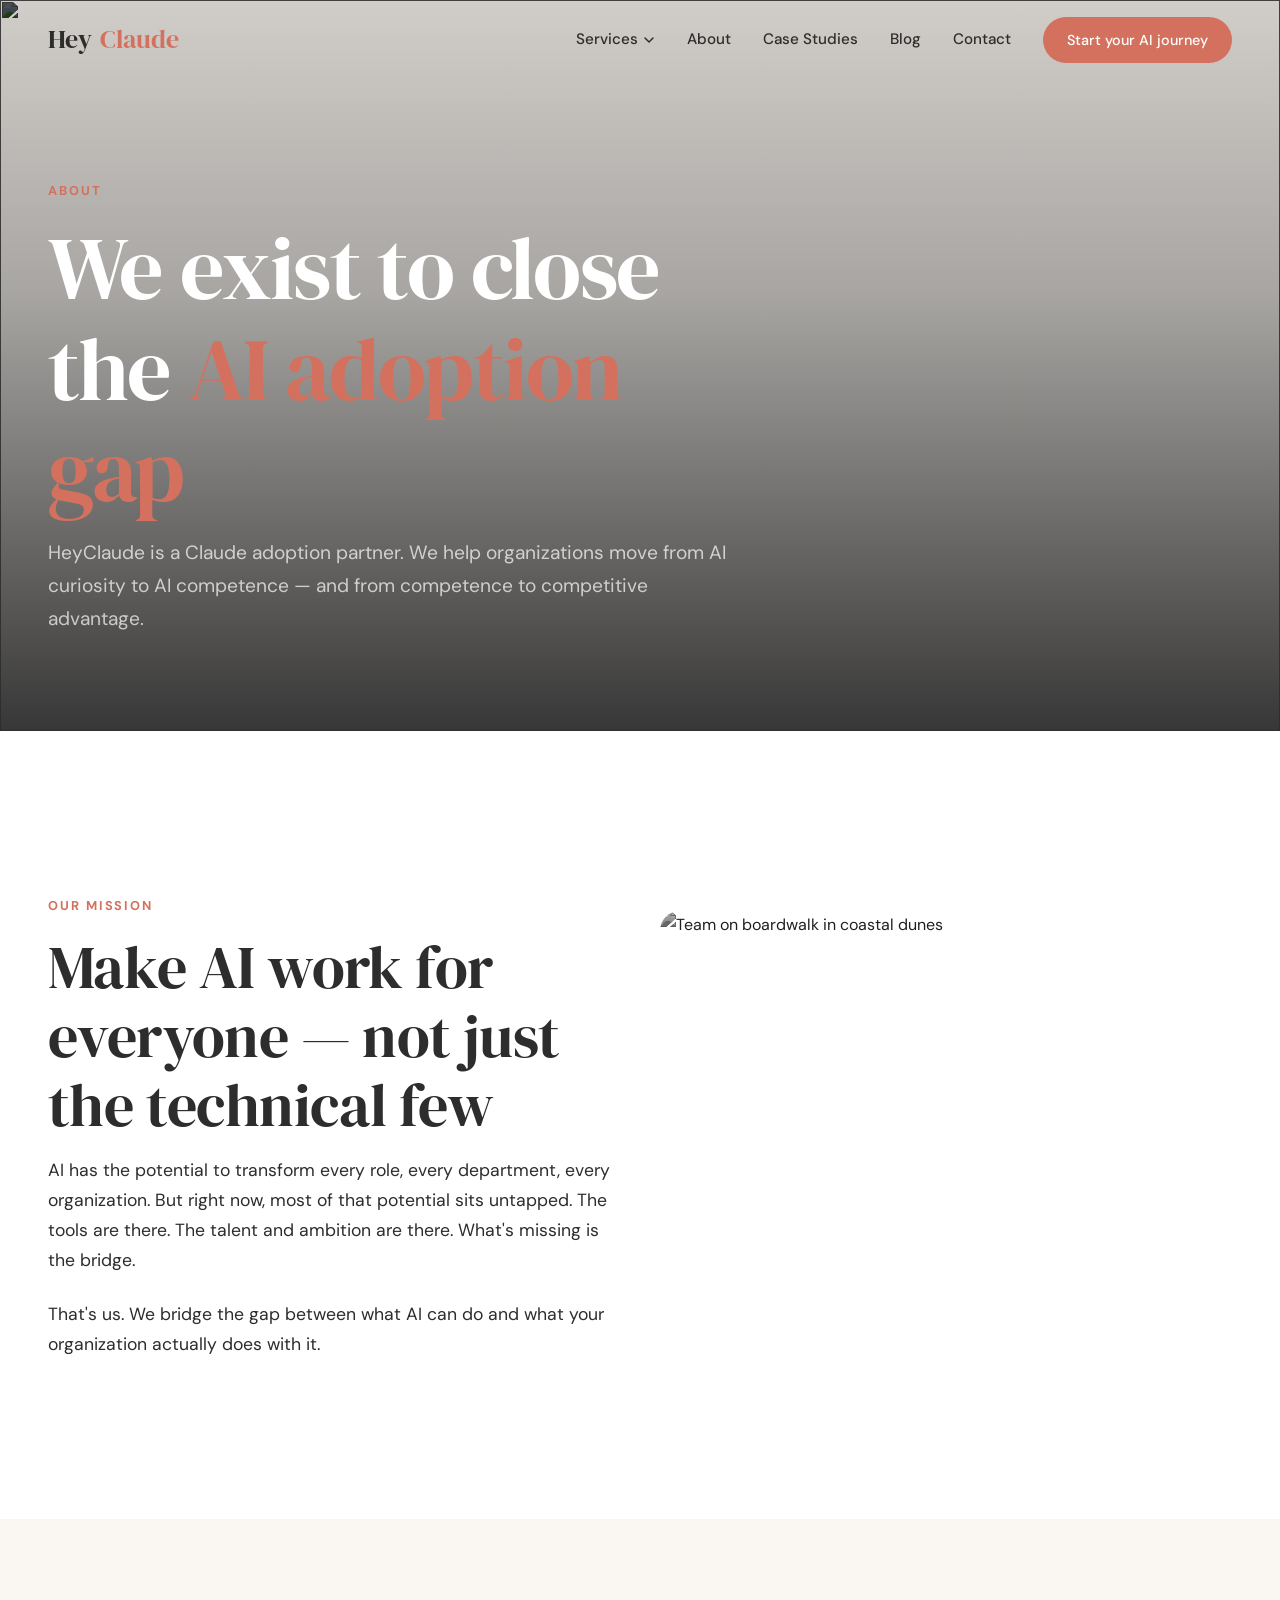
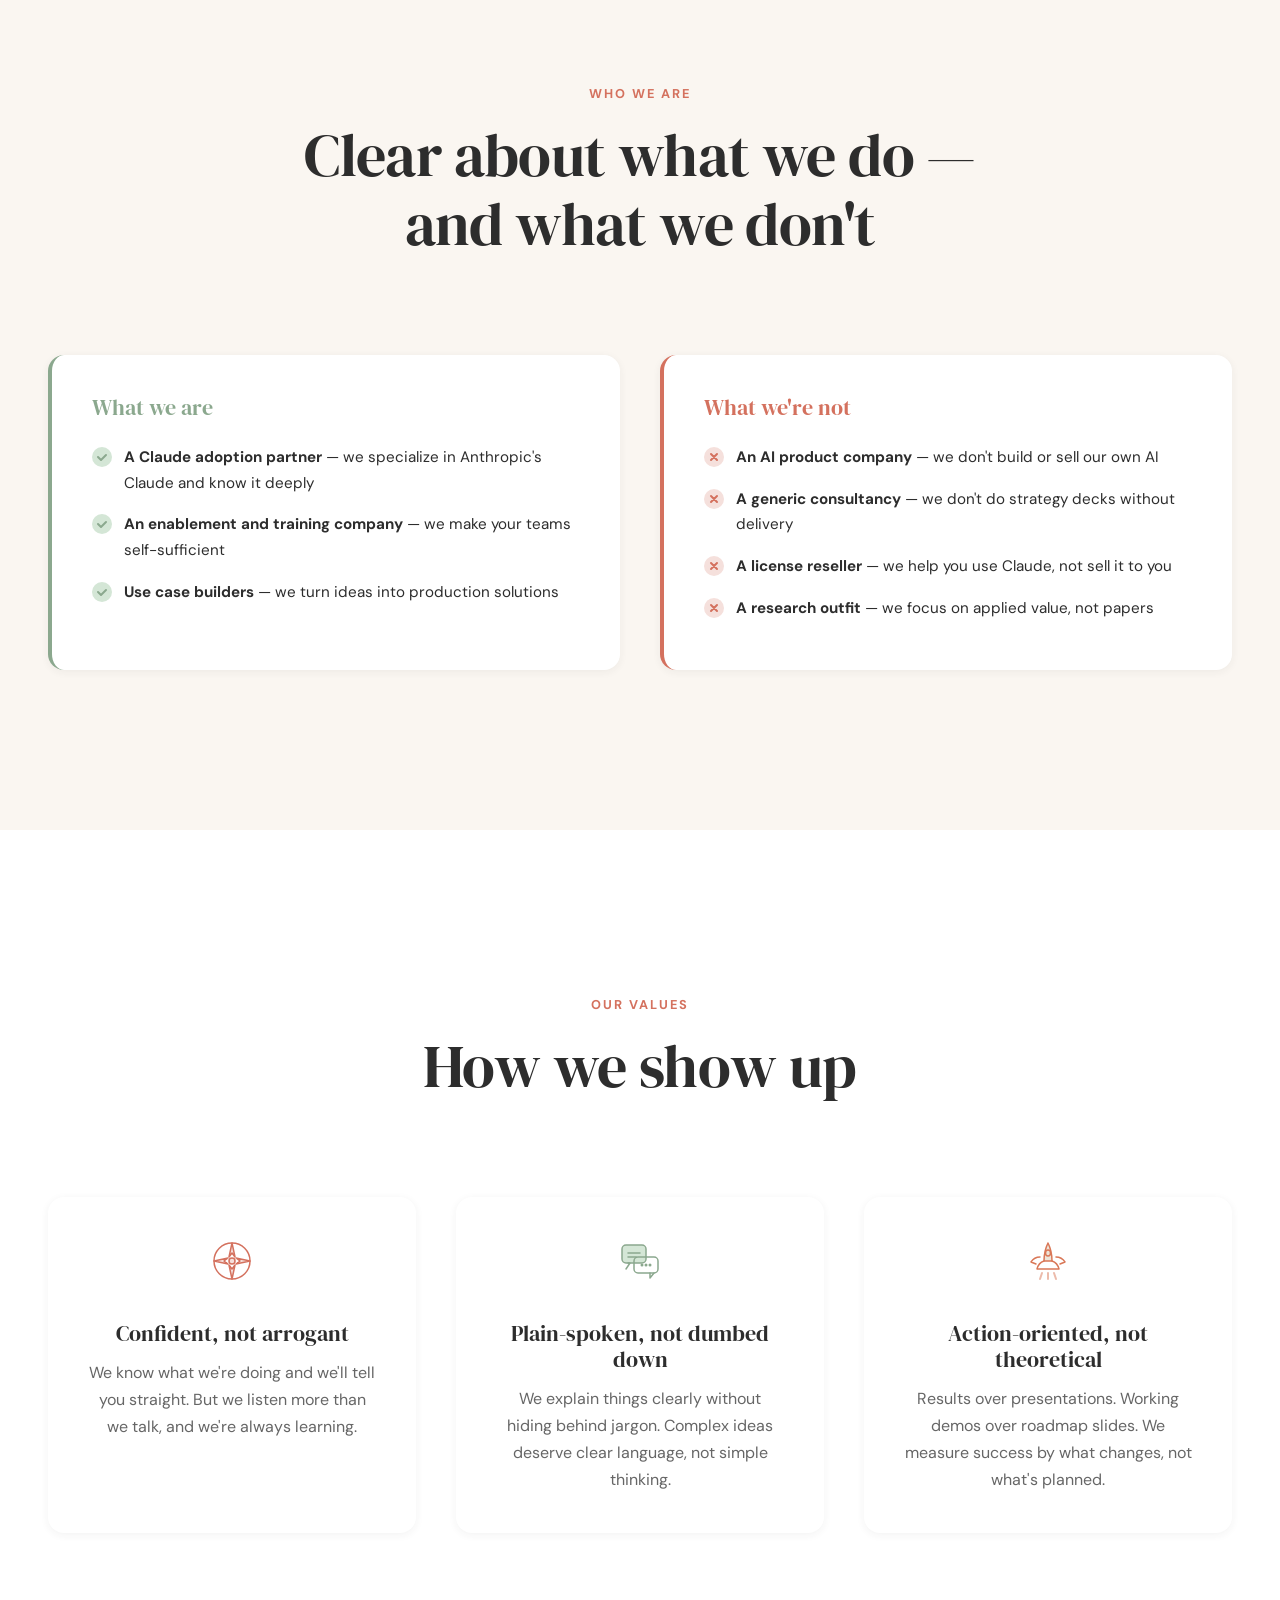
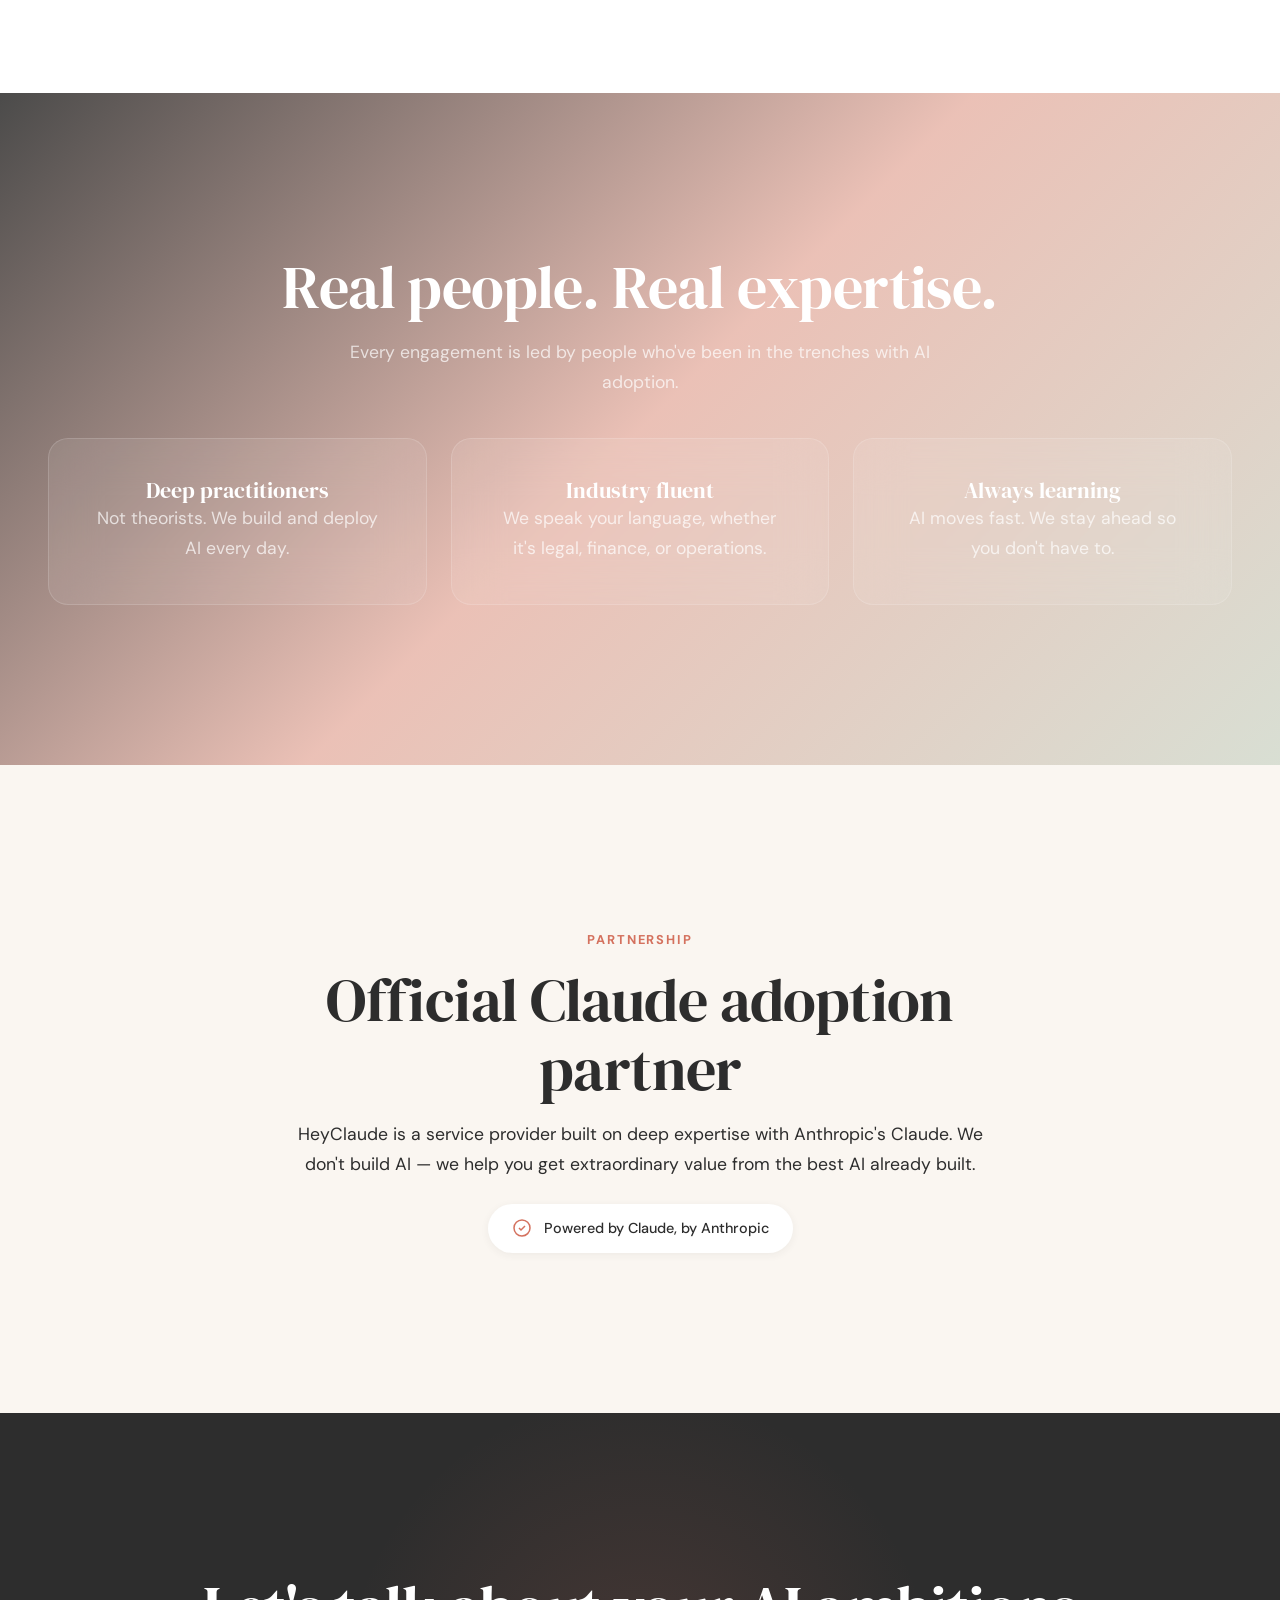
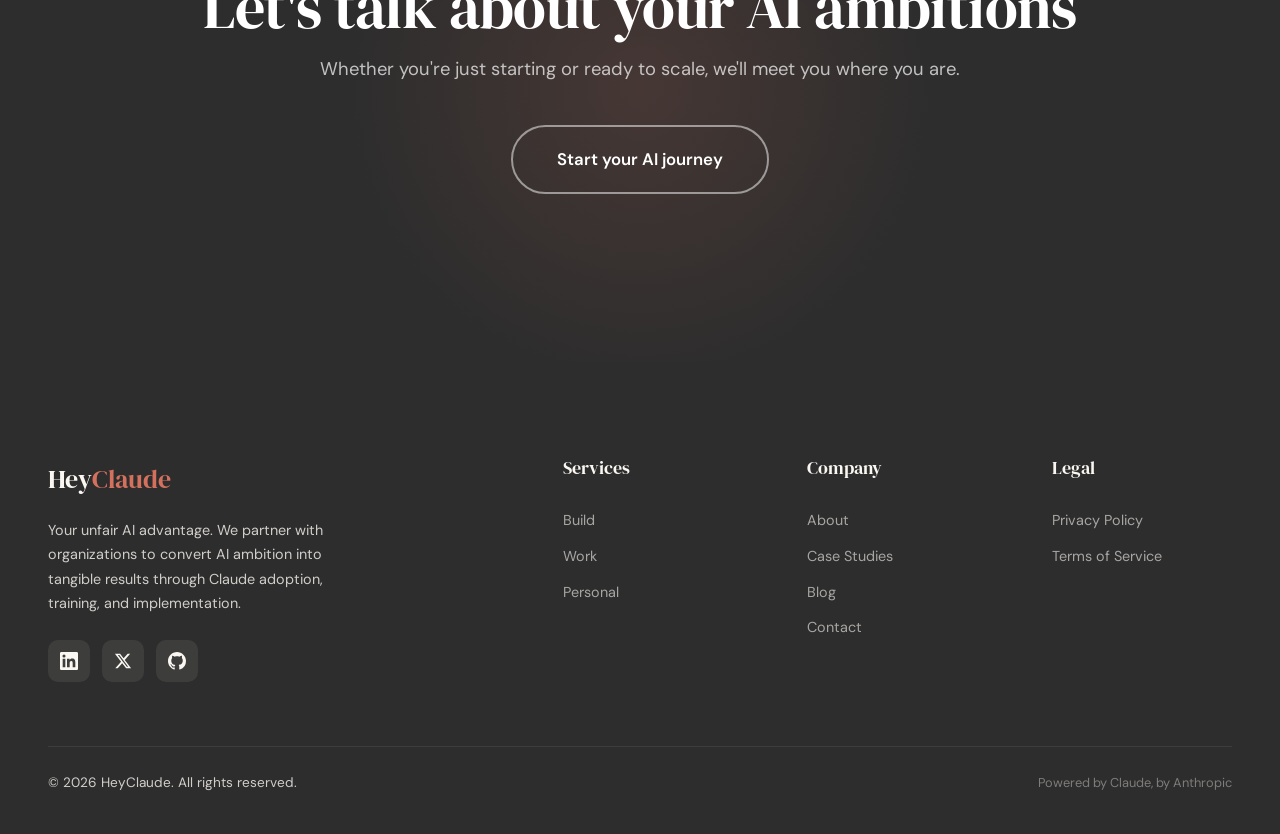
==== commit cf825ad4: "Fix nav contrast over images, seamless image strip loop, and richer SVG icons - Add nav--over-image " ====
--- a/about.html
+++ b/about.html
@@ -132,21 +132,21 @@
       <div class="grid grid--3 stagger-group">
         <div class="card" style="text-align:center;">
           <div style="font-size:2.5rem;margin-bottom:var(--space-sm);">
-            <svg width="48" height="48" viewBox="0 0 48 48" fill="none" stroke="#D4715E" stroke-width="2" stroke-linecap="round"><path d="M24 8c-8 0-16 8-16 16s8 16 16 16 16-8 16-16-8-16-16-16z"/><path d="M18 24l4 4 8-8"/></svg>
+            <svg width="48" height="48" viewBox="0 0 48 48" fill="none" stroke-width="1.5" stroke-linecap="round" stroke-linejoin="round"><circle cx="24" cy="24" r="18" stroke="#D4715E"/><circle cx="24" cy="24" r="3" fill="#F5E0DC" stroke="#D4715E"/><polygon points="24,6 27,20 24,16 21,20" fill="#F5E0DC" stroke="#D4715E"/><polygon points="24,42 21,28 24,32 27,28" fill="#F5E0DC" stroke="#D4715E"/><polygon points="6,24 20,21 16,24 20,27" fill="#F5E0DC" stroke="#D4715E"/><polygon points="42,24 28,27 32,24 28,21" fill="#F5E0DC" stroke="#D4715E"/></svg>
           </div>
           <h4 class="card__title">Confident, not arrogant</h4>
           <p class="card__text" style="margin:0 auto;">We know what we're doing and we'll tell you straight. But we listen more than we talk, and we're always learning.</p>
         </div>
         <div class="card" style="text-align:center;">
           <div style="font-size:2.5rem;margin-bottom:var(--space-sm);">
-            <svg width="48" height="48" viewBox="0 0 48 48" fill="none" stroke="#8BA88E" stroke-width="2" stroke-linecap="round"><path d="M12 36V18a2 2 0 012-2h20a2 2 0 012 2v18"/><path d="M8 36h32"/><path d="M20 24h8M20 28h4"/></svg>
+            <svg width="48" height="48" viewBox="0 0 48 48" fill="none" stroke-width="1.5" stroke-linecap="round" stroke-linejoin="round"><rect x="6" y="8" width="24" height="18" rx="4" fill="#D4E6D6" stroke="#8BA88E"/><path d="M10 32l4-6h-2" stroke="#8BA88E"/><rect x="18" y="20" width="24" height="16" rx="4" fill="none" stroke="#8BA88E"/><path d="M38 36l-4 5v-5" stroke="#8BA88E"/><path d="M12 16h12M12 20h8" stroke="#8BA88E" stroke-width="1.5"/><circle cx="26" cy="28" r="1.5" fill="#8BA88E"/><circle cx="30" cy="28" r="1.5" fill="#8BA88E"/><circle cx="34" cy="28" r="1.5" fill="#8BA88E"/></svg>
           </div>
           <h4 class="card__title">Plain-spoken, not dumbed down</h4>
           <p class="card__text" style="margin:0 auto;">We explain things clearly without hiding behind jargon. Complex ideas deserve clear language, not simple thinking.</p>
         </div>
         <div class="card" style="text-align:center;">
           <div style="font-size:2.5rem;margin-bottom:var(--space-sm);">
-            <svg width="48" height="48" viewBox="0 0 48 48" fill="none" stroke="#D97757" stroke-width="2" stroke-linecap="round"><path d="M10 38l8-8M14 38l8-8"/><path d="M24 14a6 6 0 100-12 6 6 0 000 12z"/><path d="M30 30l8 8M34 30l-8 8"/></svg>
+            <svg width="48" height="48" viewBox="0 0 48 48" fill="none" stroke-width="1.5" stroke-linecap="round" stroke-linejoin="round"><path d="M24 6c-3 6-4 12-4 18h8c0-6-1-12-4-18z" fill="#EDE4D8" stroke="#D97757"/><path d="M20 24c-3 1-6 4-7 8h22c-1-4-4-7-7-8" stroke="#D97757"/><ellipse cx="24" cy="16" rx="2.5" ry="3" fill="none" stroke="#D97757"/><path d="M18 36l-2 6M30 36l2 6M24 36v6" stroke="#D97757" stroke-width="2" opacity="0.5"/><path d="M16 20c-4 0-7 2-9 5l5 2" stroke="#D97757"/><path d="M32 20c4 0 7 2 9 5l-5 2" stroke="#D97757"/></svg>
           </div>
           <h4 class="card__title">Action-oriented, not theoretical</h4>
           <p class="card__text" style="margin:0 auto;">Results over presentations. Working demos over roadmap slides. We measure success by what changes, not what's planned.</p>
--- a/css/styles.css
+++ b/css/styles.css
@@ -360,6 +360,24 @@
 .nav__toggle.open span:nth-child(1) { top: 50%; transform: translateY(-50%) rotate(45deg); }
 .nav__toggle.open span:nth-child(2) { opacity: 0; }
 .nav__toggle.open span:nth-child(3) { bottom: 50%; transform: translateY(50%) rotate(-45deg); }
+
+/* Nav over image backgrounds (white text at top, reverts on scroll) */
+.nav--over-image .nav__logo { color: var(--white); }
+.nav--over-image .nav__logo span { color: var(--terracotta); }
+.nav--over-image .nav__links a { color: rgba(255,255,255,0.9); }
+.nav--over-image .nav__links a:hover { color: var(--white); }
+.nav--over-image .nav__links a::after { background: var(--white); }
+.nav--over-image .nav__dropdown-trigger svg { stroke: rgba(255,255,255,0.9); }
+.nav--over-image .nav__toggle span { background: var(--white); }
+
+/* When scrolled (nav--visible), revert to dark text */
+.nav--over-image.nav--visible .nav__logo { color: var(--charcoal); }
+.nav--over-image.nav--visible .nav__logo span { color: var(--terracotta); }
+.nav--over-image.nav--visible .nav__links a { color: var(--charcoal); }
+.nav--over-image.nav--visible .nav__links a:hover { color: var(--terracotta); }
+.nav--over-image.nav--visible .nav__links a::after { background: var(--terracotta); }
+.nav--over-image.nav--visible .nav__dropdown-trigger svg { stroke: var(--charcoal); }
+.nav--over-image.nav--visible .nav__toggle span { background: var(--charcoal); }
 
 /* ---- Buttons ---- */
 .btn {
@@ -1571,7 +1589,7 @@
    -------------------------------------------------------------------------- */
 .image-strip {
   display: flex;
-  gap: 1.5rem;
+  gap: 0;
   overflow: hidden;
   padding: var(--space-lg) 0;
 }
@@ -1582,6 +1600,7 @@
   border-radius: 16px;
   overflow: hidden;
   position: relative;
+  margin-right: 1.5rem;
 }
 
 .image-strip__item img {
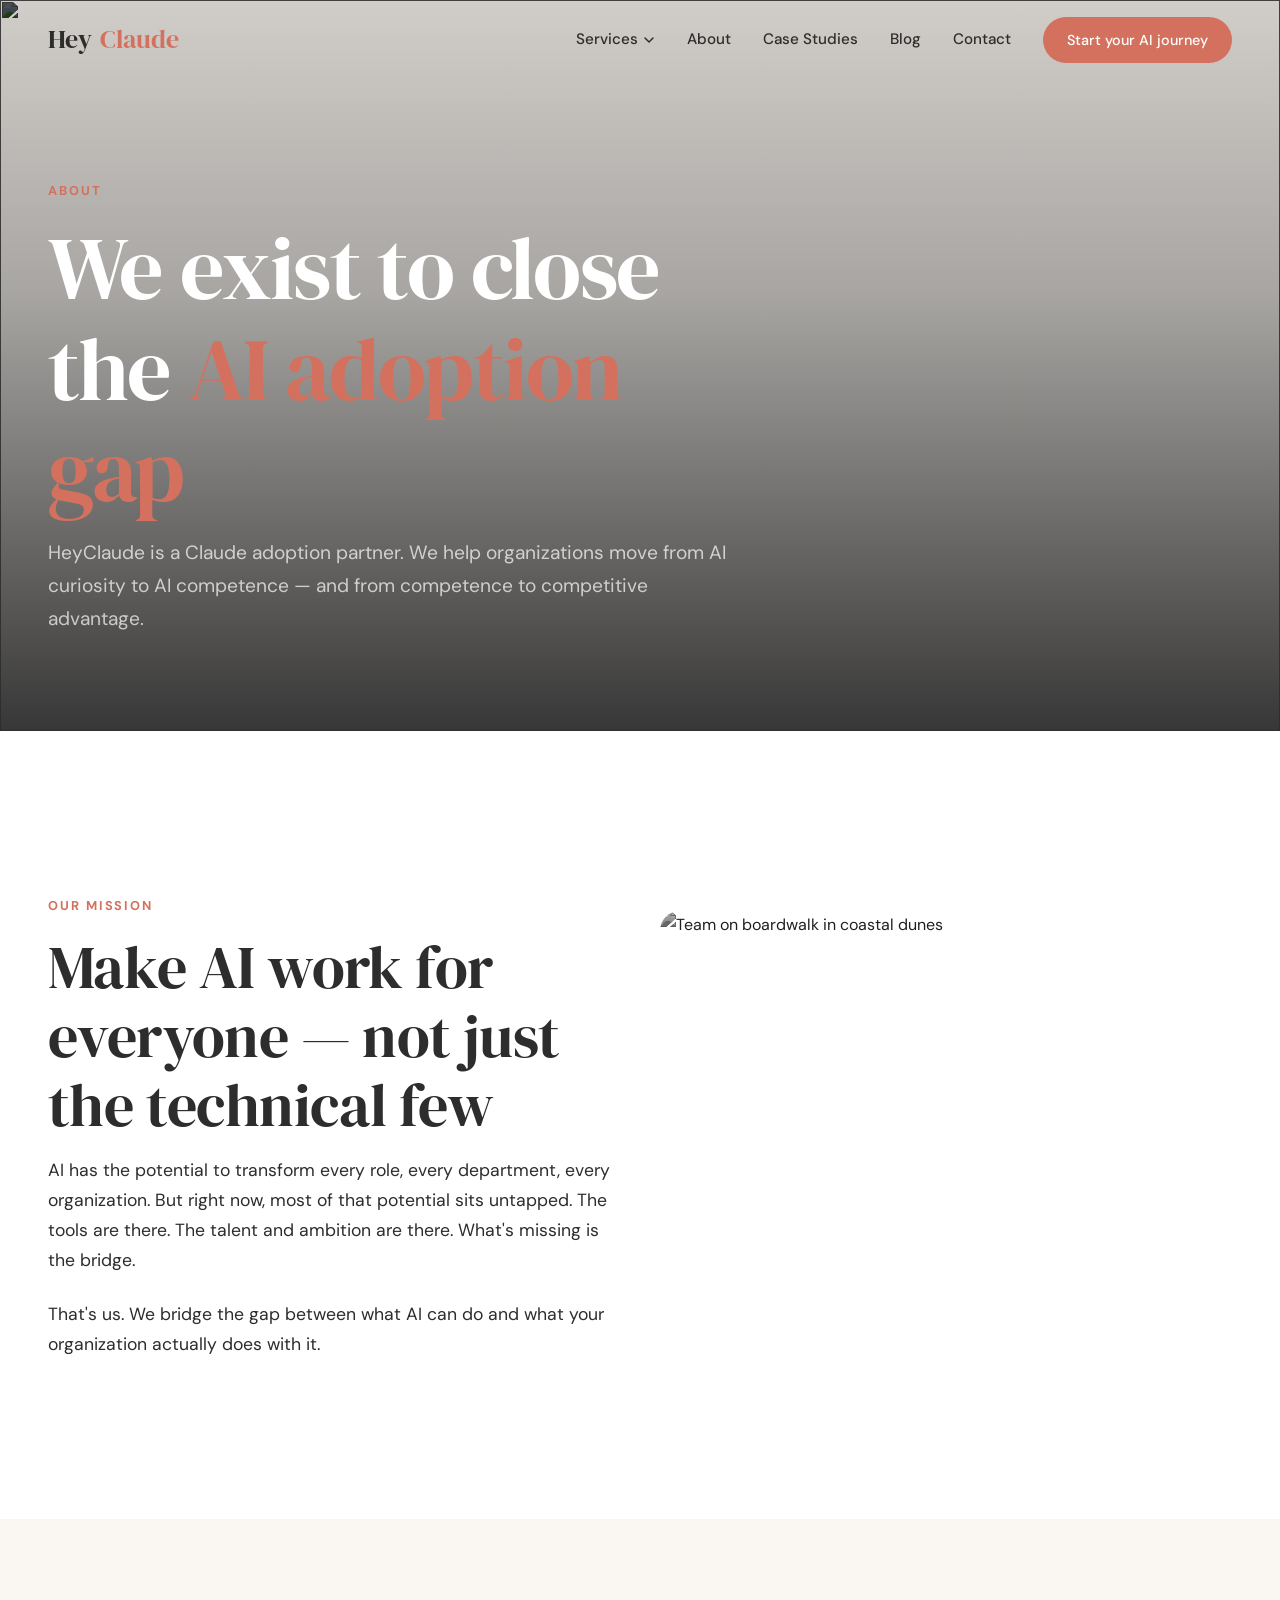
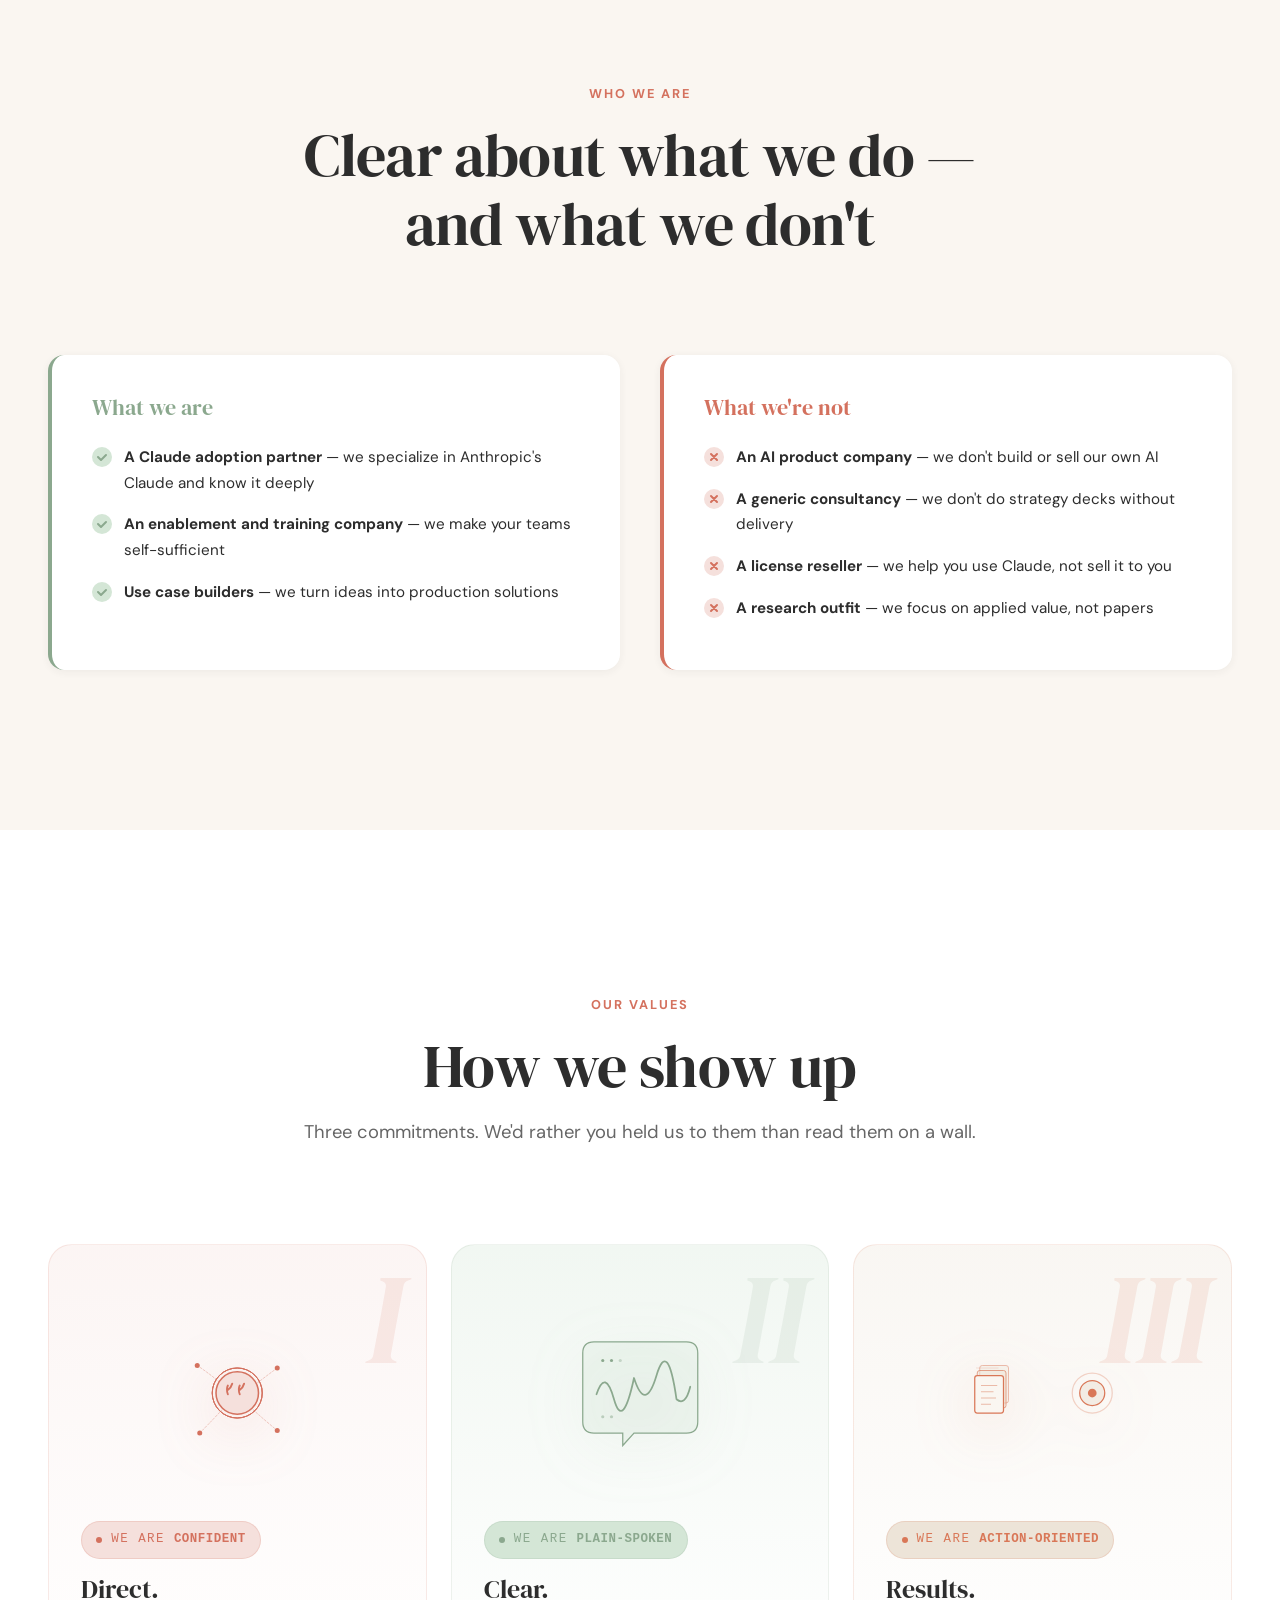
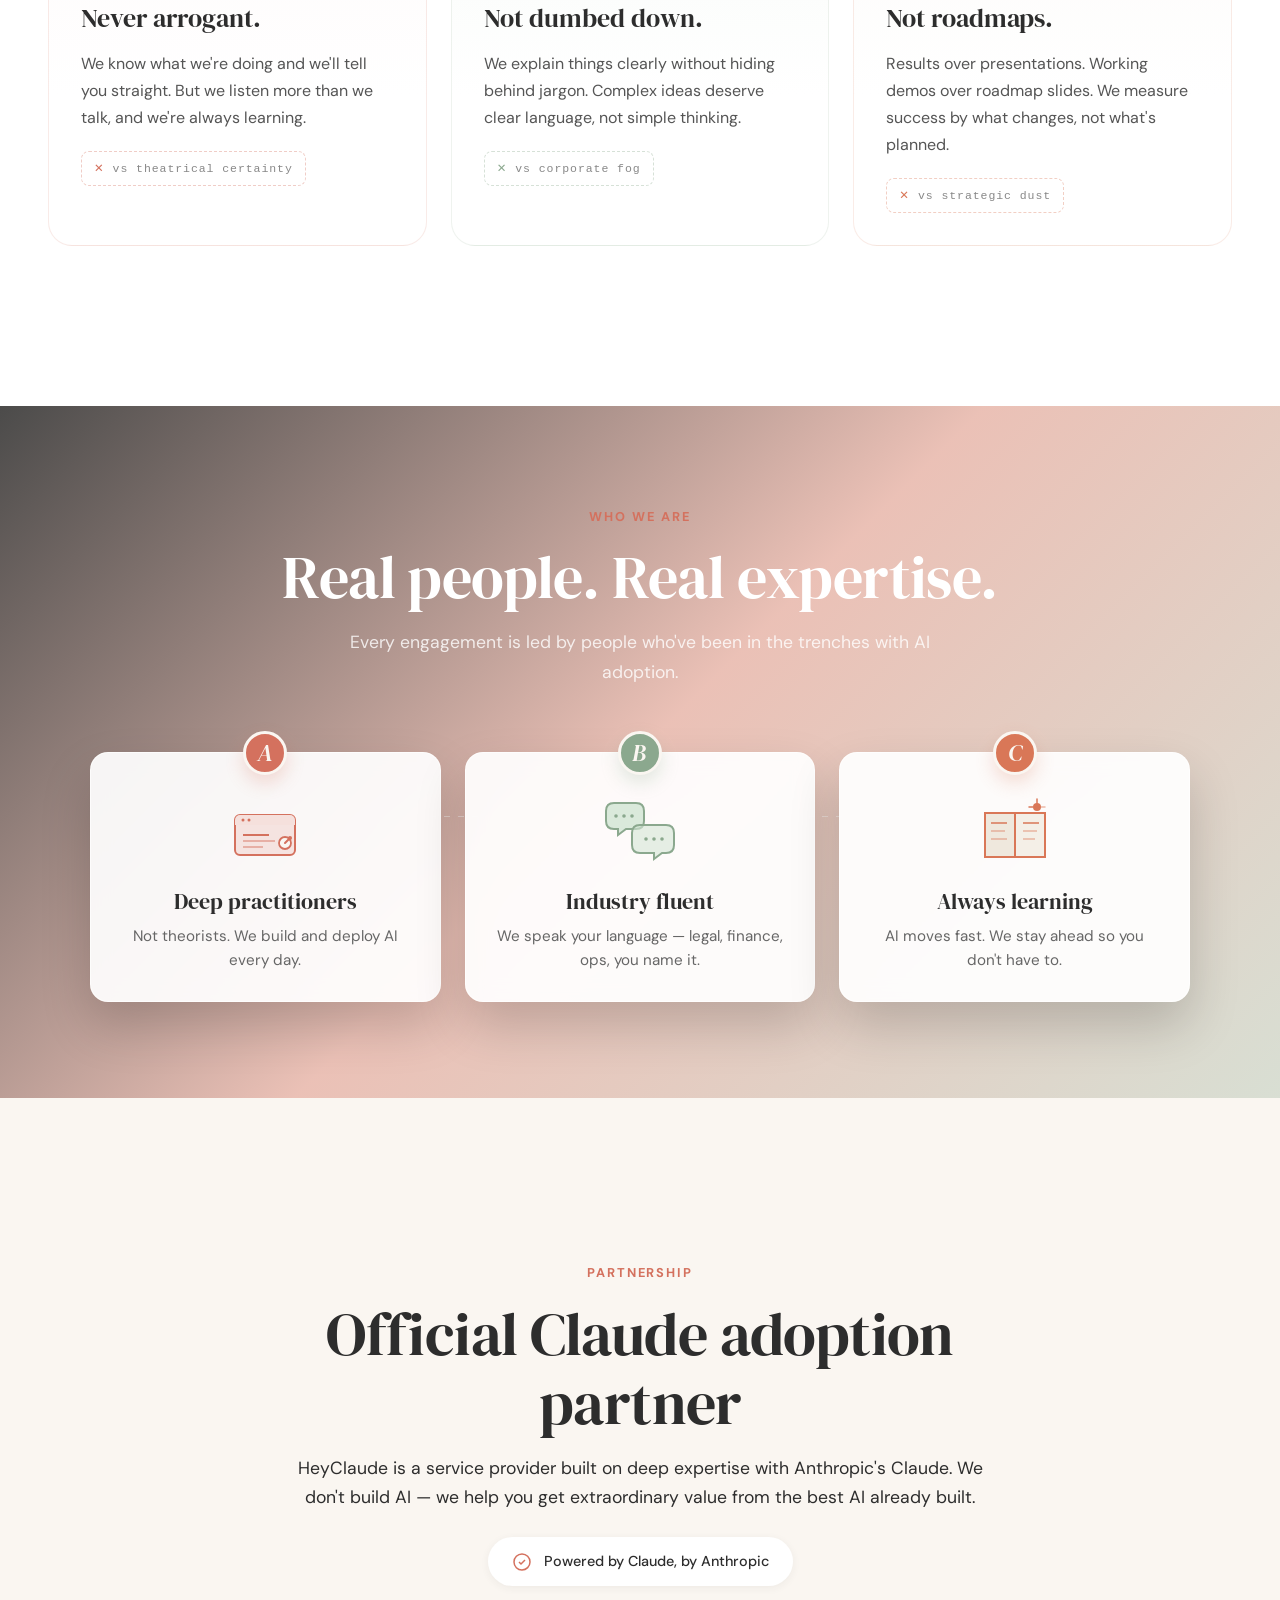
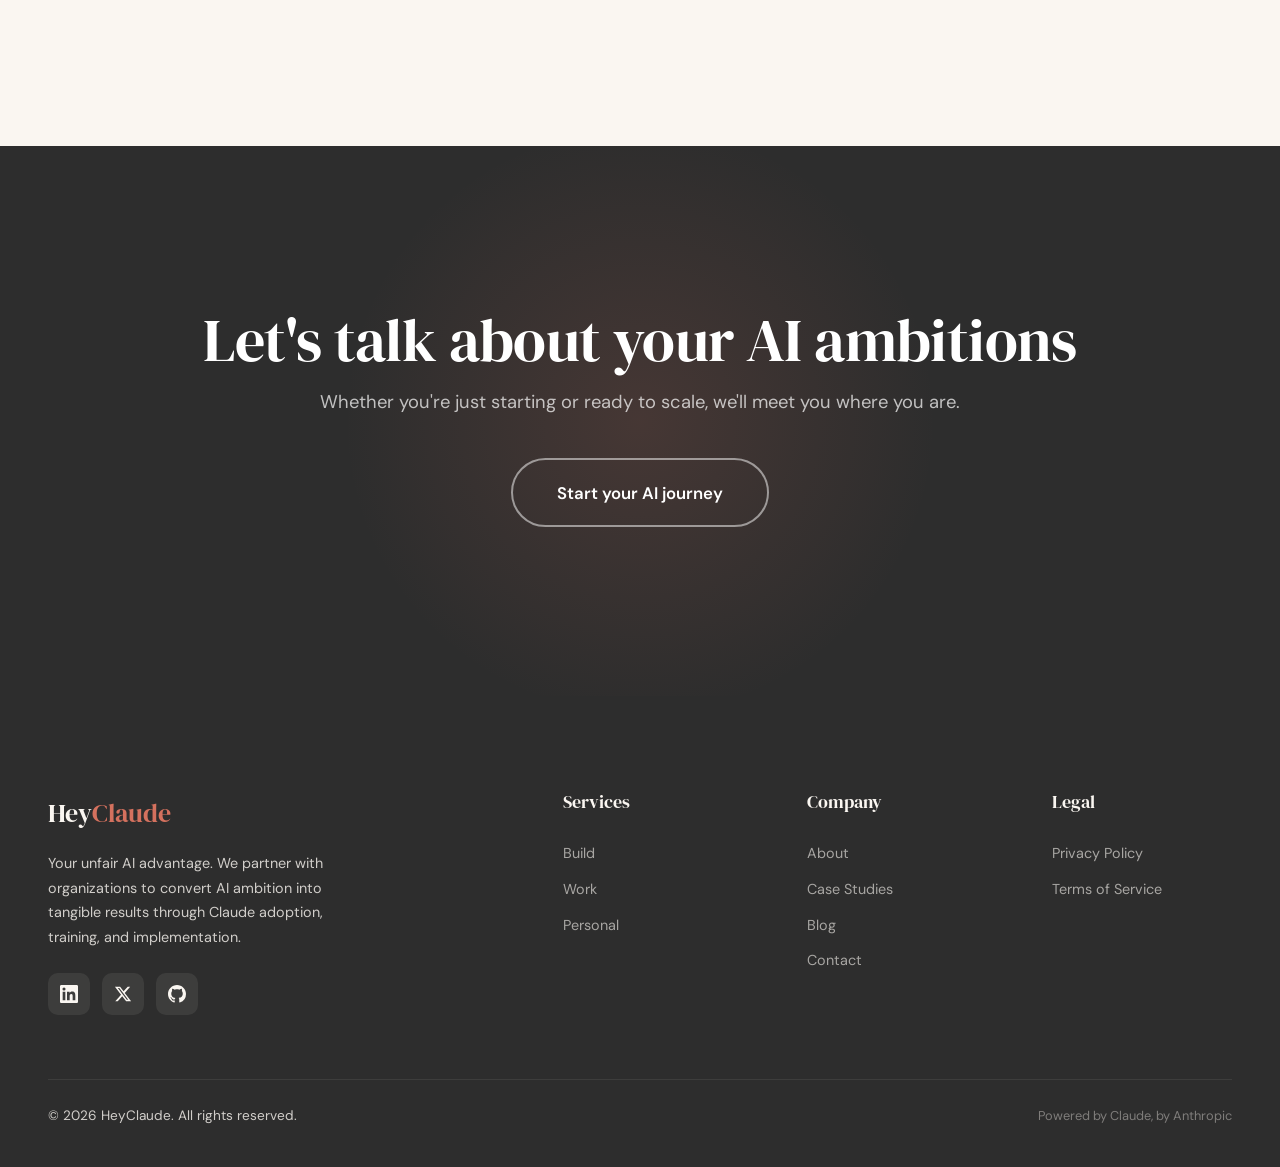
==== commit 80bb193e: "Add 3D scroll-walkthrough gallery and sitewide visual polish Headline change: the home page "Our wor" ====
--- a/about.html
+++ b/about.html
@@ -122,58 +122,184 @@
     </div>
   </section>
 
-  <!-- Values -->
-  <section class="section section--white">
+  <!-- Values — Manifesto Triptych -->
+  <section class="section section--white manifesto">
     <div class="container">
       <div class="section__header text-center reveal-up">
         <span class="section__label">Our values</span>
         <h2>How we show up</h2>
-      </div>
-      <div class="grid grid--3 stagger-group">
-        <div class="card" style="text-align:center;">
-          <div style="font-size:2.5rem;margin-bottom:var(--space-sm);">
-            <svg width="48" height="48" viewBox="0 0 48 48" fill="none" stroke-width="1.5" stroke-linecap="round" stroke-linejoin="round"><circle cx="24" cy="24" r="18" stroke="#D4715E"/><circle cx="24" cy="24" r="3" fill="#F5E0DC" stroke="#D4715E"/><polygon points="24,6 27,20 24,16 21,20" fill="#F5E0DC" stroke="#D4715E"/><polygon points="24,42 21,28 24,32 27,28" fill="#F5E0DC" stroke="#D4715E"/><polygon points="6,24 20,21 16,24 20,27" fill="#F5E0DC" stroke="#D4715E"/><polygon points="42,24 28,27 32,24 28,21" fill="#F5E0DC" stroke="#D4715E"/></svg>
-          </div>
-          <h4 class="card__title">Confident, not arrogant</h4>
-          <p class="card__text" style="margin:0 auto;">We know what we're doing and we'll tell you straight. But we listen more than we talk, and we're always learning.</p>
-        </div>
-        <div class="card" style="text-align:center;">
-          <div style="font-size:2.5rem;margin-bottom:var(--space-sm);">
-            <svg width="48" height="48" viewBox="0 0 48 48" fill="none" stroke-width="1.5" stroke-linecap="round" stroke-linejoin="round"><rect x="6" y="8" width="24" height="18" rx="4" fill="#D4E6D6" stroke="#8BA88E"/><path d="M10 32l4-6h-2" stroke="#8BA88E"/><rect x="18" y="20" width="24" height="16" rx="4" fill="none" stroke="#8BA88E"/><path d="M38 36l-4 5v-5" stroke="#8BA88E"/><path d="M12 16h12M12 20h8" stroke="#8BA88E" stroke-width="1.5"/><circle cx="26" cy="28" r="1.5" fill="#8BA88E"/><circle cx="30" cy="28" r="1.5" fill="#8BA88E"/><circle cx="34" cy="28" r="1.5" fill="#8BA88E"/></svg>
-          </div>
-          <h4 class="card__title">Plain-spoken, not dumbed down</h4>
-          <p class="card__text" style="margin:0 auto;">We explain things clearly without hiding behind jargon. Complex ideas deserve clear language, not simple thinking.</p>
-        </div>
-        <div class="card" style="text-align:center;">
-          <div style="font-size:2.5rem;margin-bottom:var(--space-sm);">
-            <svg width="48" height="48" viewBox="0 0 48 48" fill="none" stroke-width="1.5" stroke-linecap="round" stroke-linejoin="round"><path d="M24 6c-3 6-4 12-4 18h8c0-6-1-12-4-18z" fill="#EDE4D8" stroke="#D97757"/><path d="M20 24c-3 1-6 4-7 8h22c-1-4-4-7-7-8" stroke="#D97757"/><ellipse cx="24" cy="16" rx="2.5" ry="3" fill="none" stroke="#D97757"/><path d="M18 36l-2 6M30 36l2 6M24 36v6" stroke="#D97757" stroke-width="2" opacity="0.5"/><path d="M16 20c-4 0-7 2-9 5l5 2" stroke="#D97757"/><path d="M32 20c4 0 7 2 9 5l-5 2" stroke="#D97757"/></svg>
-          </div>
-          <h4 class="card__title">Action-oriented, not theoretical</h4>
-          <p class="card__text" style="margin:0 auto;">Results over presentations. Working demos over roadmap slides. We measure success by what changes, not what's planned.</p>
-        </div>
-      </div>
-    </div>
-  </section>
-
-  <!-- Team Gallery -->
-  <section class="img-section section" style="min-height:500px;display:flex;align-items:center;">
+        <p>Three commitments. We'd rather you held us to them than read them on a wall.</p>
+      </div>
+
+      <div class="manifesto__grid">
+        <!-- I — Confident -->
+        <article class="creed creed--terracotta reveal-up">
+          <span class="creed__roman" aria-hidden="true">I</span>
+          <div class="creed__scene scene-confident">
+            <svg viewBox="0 0 240 240" aria-hidden="true">
+              <circle class="creed1__speak" cx="120" cy="120" r="40" fill="none" stroke="#D4715E" stroke-width="1.5"/>
+              <circle class="creed1__speak" cx="120" cy="120" r="40" fill="none" stroke="#D4715E" stroke-width="1.5" style="animation-delay:0.7s"/>
+              <circle class="creed1__speak" cx="120" cy="120" r="40" fill="none" stroke="#D4715E" stroke-width="1.5" style="animation-delay:1.4s"/>
+              <path d="M 56 76 Q 80 92 100 110" stroke="#D4715E" stroke-width="1.5" fill="none" opacity="0.4" stroke-linecap="round" stroke-dasharray="3 3"/>
+              <path d="M 184 80 Q 162 96 142 112" stroke="#D4715E" stroke-width="1.5" fill="none" opacity="0.4" stroke-linecap="round" stroke-dasharray="3 3"/>
+              <path d="M 60 184 Q 82 162 100 142" stroke="#D4715E" stroke-width="1.5" fill="none" opacity="0.4" stroke-linecap="round" stroke-dasharray="3 3"/>
+              <path d="M 184 180 Q 162 162 140 142" stroke="#D4715E" stroke-width="1.5" fill="none" opacity="0.4" stroke-linecap="round" stroke-dasharray="3 3"/>
+              <circle class="creed1__dot" cx="56" cy="76" r="4" fill="#D4715E"/>
+              <circle class="creed1__dot" cx="184" cy="80" r="4" fill="#D4715E" style="animation-delay:0.3s"/>
+              <circle class="creed1__dot" cx="60" cy="184" r="4" fill="#D4715E" style="animation-delay:0.6s"/>
+              <circle class="creed1__dot" cx="184" cy="180" r="4" fill="#D4715E" style="animation-delay:0.9s"/>
+              <circle cx="120" cy="120" r="34" fill="#F5E0DC" stroke="#D4715E" stroke-width="2.5"/>
+              <path d="M 105 108 q -3 6 0 14 m 0 -7 q 5 -3 7 -10" stroke="#D4715E" stroke-width="3" fill="none" stroke-linecap="round"/>
+              <path d="M 124 108 q -3 6 0 14 m 0 -7 q 5 -3 7 -10" stroke="#D4715E" stroke-width="3" fill="none" stroke-linecap="round"/>
+            </svg>
+          </div>
+          <div class="creed__body">
+            <span class="creed__pill"><i></i>We are <em>Confident</em></span>
+            <h3 class="creed__title">Direct.<br>Never arrogant.</h3>
+            <p class="creed__text">We know what we're doing and we'll tell you straight. But we listen more than we talk, and we're always learning.</p>
+            <span class="creed__contra">vs theatrical certainty</span>
+          </div>
+        </article>
+
+        <!-- II — Plain-spoken -->
+        <article class="creed creed--sage reveal-up">
+          <span class="creed__roman" aria-hidden="true">II</span>
+          <div class="creed__scene scene-plain">
+            <svg viewBox="0 0 240 240" aria-hidden="true">
+              <path d="M 28 56 Q 28 38 46 38 L 194 38 Q 212 38 212 56 L 212 166 Q 212 184 194 184 L 110 184 L 92 204 L 92 184 L 46 184 Q 28 184 28 166 Z" fill="rgba(212,230,214,0.28)" stroke="#8BA88E" stroke-width="2"/>
+              <path class="creed2__chaos" d="M 50 122 Q 64 80 78 130 T 110 96 Q 128 152 146 92 T 178 130 Q 192 142 200 110" stroke="#8BA88E" stroke-width="2.8" fill="none" stroke-linecap="round" stroke-linejoin="round"/>
+              <path class="creed2__clear" d="M 50 122 L 200 122" stroke="#8BA88E" stroke-width="3" fill="none" stroke-linecap="round"/>
+              <g class="creed2__dots">
+                <circle cx="60" cy="68" r="2.5" fill="#8BA88E"/>
+                <circle cx="74" cy="68" r="2.5" fill="#8BA88E"/>
+                <circle cx="88" cy="68" r="2.5" fill="#8BA88E" opacity="0.4"/>
+                <circle cx="60" cy="158" r="2.5" fill="#8BA88E" opacity="0.5"/>
+                <circle cx="74" cy="158" r="2.5" fill="#8BA88E" opacity="0.5"/>
+              </g>
+            </svg>
+          </div>
+          <div class="creed__body">
+            <span class="creed__pill"><i></i>We are <em>Plain-spoken</em></span>
+            <h3 class="creed__title">Clear.<br>Not dumbed down.</h3>
+            <p class="creed__text">We explain things clearly without hiding behind jargon. Complex ideas deserve clear language, not simple thinking.</p>
+            <span class="creed__contra">vs corporate fog</span>
+          </div>
+        </article>
+
+        <!-- III — Action-oriented -->
+        <article class="creed creed--coral reveal-up">
+          <span class="creed__roman" aria-hidden="true">III</span>
+          <div class="creed__scene scene-action">
+            <svg viewBox="0 0 240 240" aria-hidden="true">
+              <g class="creed3__plans">
+                <rect x="20" y="76" width="46" height="60" rx="4" fill="rgba(237,228,216,0.6)" stroke="#D97757" stroke-width="1.5" opacity="0.5"/>
+                <rect x="16" y="84" width="46" height="60" rx="4" fill="rgba(237,228,216,0.7)" stroke="#D97757" stroke-width="1.5" opacity="0.7"/>
+                <rect x="12" y="92" width="46" height="60" rx="4" fill="#FAF6F1" stroke="#D97757" stroke-width="2"/>
+                <line x1="22" y1="108" x2="48" y2="108" stroke="#D97757" stroke-width="1.5" opacity="0.5"/>
+                <line x1="22" y1="118" x2="42" y2="118" stroke="#D97757" stroke-width="1.5" opacity="0.5"/>
+                <line x1="22" y1="128" x2="46" y2="128" stroke="#D97757" stroke-width="1.5" opacity="0.5"/>
+                <line x1="22" y1="138" x2="38" y2="138" stroke="#D97757" stroke-width="1.5" opacity="0.5"/>
+                <line x1="14" y1="80" x2="50" y2="80" stroke="#D97757" stroke-width="1" opacity="0.3"/>
+              </g>
+              <line class="creed3__arrow" x1="72" y1="120" x2="170" y2="120" stroke="#D97757" stroke-width="3.5" stroke-linecap="round" stroke-dasharray="100" stroke-dashoffset="100"/>
+              <path class="creed3__arrowhead" d="M 162 108 L 178 120 L 162 132" stroke="#D97757" stroke-width="3.5" fill="none" stroke-linecap="round" stroke-linejoin="round"/>
+              <g class="creed3__burst" aria-hidden="true">
+                <line x1="200" y1="78" x2="200" y2="92" stroke="#D97757" stroke-width="2.5" stroke-linecap="round"/>
+                <line x1="232" y1="120" x2="218" y2="120" stroke="#D97757" stroke-width="2.5" stroke-linecap="round"/>
+                <line x1="200" y1="148" x2="200" y2="162" stroke="#D97757" stroke-width="2.5" stroke-linecap="round"/>
+                <line x1="178" y1="98" x2="186" y2="106" stroke="#D97757" stroke-width="2.5" stroke-linecap="round"/>
+                <line x1="222" y1="98" x2="214" y2="106" stroke="#D97757" stroke-width="2.5" stroke-linecap="round"/>
+                <line x1="178" y1="142" x2="186" y2="134" stroke="#D97757" stroke-width="2.5" stroke-linecap="round"/>
+                <line x1="222" y1="142" x2="214" y2="134" stroke="#D97757" stroke-width="2.5" stroke-linecap="round"/>
+              </g>
+              <circle cx="200" cy="120" r="32" fill="none" stroke="#D97757" stroke-width="2" opacity="0.3"/>
+              <circle cx="200" cy="120" r="20" fill="rgba(237,228,216,0.6)" stroke="#D97757" stroke-width="2"/>
+              <circle cx="200" cy="120" r="7" fill="#D97757"/>
+            </svg>
+          </div>
+          <div class="creed__body">
+            <span class="creed__pill"><i></i>We are <em>Action-oriented</em></span>
+            <h3 class="creed__title">Results.<br>Not roadmaps.</h3>
+            <p class="creed__text">Results over presentations. Working demos over roadmap slides. We measure success by what changes, not what's planned.</p>
+            <span class="creed__contra">vs strategic dust</span>
+          </div>
+        </article>
+      </div>
+    </div>
+  </section>
+
+  <!-- Trait Pillars over cinematic photo -->
+  <section class="img-section section traits-section" style="min-height:560px;display:flex;align-items:center;">
     <div class="img-section__bg" style="background-image:url('https://plainsightpro.github.io/brand-kit/assets/photos/strategy-webres-55.jpg');background-size:cover;background-position:center;"></div>
     <div class="container" style="text-align:center;">
+      <span class="section__label" style="color:var(--terracotta);">Who we are</span>
       <h2 style="color:#fff;margin-bottom:var(--space-sm);">Real people. Real expertise.</h2>
-      <p style="color:rgba(255,255,255,0.7);max-width:50ch;margin:0 auto var(--space-lg);">Every engagement is led by people who've been in the trenches with AI adoption.</p>
-      <div class="grid grid--3" style="gap:var(--space-md);">
-        <div class="glass-card reveal-up">
+      <p style="color:rgba(255,255,255,0.8);max-width:54ch;margin:0 auto var(--space-xl);">Every engagement is led by people who've been in the trenches with AI adoption.</p>
+
+      <div class="traits">
+        <div class="traits__rail" aria-hidden="true"></div>
+
+        <article class="trait trait--terracotta reveal-up">
+          <span class="trait__letter">A</span>
+          <div class="trait__viz viz-practitioner">
+            <svg viewBox="0 0 80 80" aria-hidden="true">
+              <rect x="10" y="22" width="60" height="40" rx="5" fill="rgba(245,224,220,0.85)" stroke="#D4715E" stroke-width="2"/>
+              <rect x="10" y="22" width="60" height="10" rx="5" fill="#F5E0DC"/>
+              <rect x="10" y="27" width="60" height="5" fill="#F5E0DC"/>
+              <circle cx="18" cy="27" r="1.5" fill="#D4715E"/>
+              <circle cx="24" cy="27" r="1.5" fill="#D4715E"/>
+              <line class="viz-prac-line" x1="18" y1="42" x2="44" y2="42" stroke="#D4715E" stroke-width="2"/>
+              <line class="viz-prac-line" x1="18" y1="48" x2="50" y2="48" stroke="#D4715E" stroke-width="1.5" opacity="0.6" style="animation-delay:0.3s"/>
+              <line class="viz-prac-line" x1="18" y1="54" x2="38" y2="54" stroke="#D4715E" stroke-width="1.5" opacity="0.6" style="animation-delay:0.6s"/>
+              <circle cx="60" cy="50" r="6" fill="#FAF6F1" stroke="#D4715E" stroke-width="1.8"/>
+              <path class="viz-prac-tool" d="M 60 50 L 65 45" stroke="#D4715E" stroke-width="2" stroke-linecap="round"/>
+              <circle cx="65" cy="45" r="2" fill="#D4715E"/>
+            </svg>
+          </div>
           <h4>Deep practitioners</h4>
           <p>Not theorists. We build and deploy AI every day.</p>
-        </div>
-        <div class="glass-card reveal-up">
+        </article>
+
+        <article class="trait trait--sage reveal-up">
+          <span class="trait__letter">B</span>
+          <div class="trait__viz viz-fluent">
+            <svg viewBox="0 0 80 80" aria-hidden="true">
+              <path d="M 6 18 Q 6 10 14 10 L 36 10 Q 44 10 44 18 L 44 28 Q 44 36 36 36 L 26 36 L 18 42 L 18 36 L 14 36 Q 6 36 6 28 Z" fill="rgba(212,230,214,0.85)" stroke="#8BA88E" stroke-width="2"/>
+              <path d="M 32 40 Q 32 32 40 32 L 66 32 Q 74 32 74 40 L 74 52 Q 74 60 66 60 L 62 60 L 54 66 L 54 60 L 40 60 Q 32 60 32 52 Z" fill="rgba(212,230,214,0.6)" stroke="#8BA88E" stroke-width="2"/>
+              <circle class="viz-fluent-dot" cx="16" cy="23" r="1.8" fill="#8BA88E"/>
+              <circle class="viz-fluent-dot" cx="24" cy="23" r="1.8" fill="#8BA88E" style="animation-delay:0.2s"/>
+              <circle class="viz-fluent-dot" cx="32" cy="23" r="1.8" fill="#8BA88E" style="animation-delay:0.4s"/>
+              <circle class="viz-fluent-dot" cx="46" cy="46" r="1.8" fill="#8BA88E" style="animation-delay:0.6s"/>
+              <circle class="viz-fluent-dot" cx="54" cy="46" r="1.8" fill="#8BA88E" style="animation-delay:0.8s"/>
+              <circle class="viz-fluent-dot" cx="62" cy="46" r="1.8" fill="#8BA88E" style="animation-delay:1.0s"/>
+            </svg>
+          </div>
           <h4>Industry fluent</h4>
-          <p>We speak your language, whether it's legal, finance, or operations.</p>
-        </div>
-        <div class="glass-card reveal-up">
+          <p>We speak your language &mdash; legal, finance, ops, you name it.</p>
+        </article>
+
+        <article class="trait trait--coral reveal-up">
+          <span class="trait__letter">C</span>
+          <div class="trait__viz viz-learning">
+            <svg viewBox="0 0 80 80" aria-hidden="true">
+              <path d="M 10 20 L 40 20 L 40 64 L 10 64 Q 10 42 10 20 Z" fill="rgba(237,228,216,0.85)" stroke="#D97757" stroke-width="2"/>
+              <path d="M 40 20 L 70 20 L 70 64 L 40 64 Z" fill="rgba(237,228,216,0.55)" stroke="#D97757" stroke-width="2"/>
+              <line x1="40" y1="20" x2="40" y2="64" stroke="#D97757" stroke-width="2"/>
+              <line x1="16" y1="30" x2="32" y2="30" stroke="#D97757" stroke-width="1.5"/>
+              <line x1="16" y1="38" x2="30" y2="38" stroke="#D97757" stroke-width="1.5" opacity="0.5"/>
+              <line x1="16" y1="46" x2="32" y2="46" stroke="#D97757" stroke-width="1.5" opacity="0.5"/>
+              <line x1="48" y1="30" x2="64" y2="30" stroke="#D97757" stroke-width="1.5"/>
+              <line x1="48" y1="38" x2="62" y2="38" stroke="#D97757" stroke-width="1.5" opacity="0.5"/>
+              <line x1="48" y1="46" x2="60" y2="46" stroke="#D97757" stroke-width="1.5" opacity="0.5"/>
+              <circle class="viz-spark" cx="62" cy="14" r="4" fill="#D97757"/>
+              <line class="viz-spark" x1="62" y1="6" x2="62" y2="10" stroke="#D97757" stroke-width="1.5" stroke-linecap="round"/>
+              <line class="viz-spark" x1="54" y1="14" x2="58" y2="14" stroke="#D97757" stroke-width="1.5" stroke-linecap="round"/>
+              <line x1="66" y1="14" x2="70" y2="14" stroke="#D97757" stroke-width="1.5" stroke-linecap="round" opacity="0.5"/>
+            </svg>
+          </div>
           <h4>Always learning</h4>
           <p>AI moves fast. We stay ahead so you don't have to.</p>
-        </div>
+        </article>
       </div>
     </div>
   </section>
--- a/css/styles.css
+++ b/css/styles.css
@@ -329,9 +329,15 @@
   padding: 0.65rem 1rem;
   border-radius: 8px;
   font-size: 0.9rem;
-}
-.nav__dropdown-menu a:hover { background: var(--cream); }
+  color: var(--charcoal);
+}
+.nav__dropdown-menu a:hover { background: var(--cream); color: var(--charcoal); }
 .nav__dropdown-menu a::after { display: none; }
+/* Keep dropdown items readable on white panel even when nav is over an image */
+.nav--over-image .nav__links .nav__dropdown-menu a,
+.nav--over-image.nav--visible .nav__links .nav__dropdown-menu a { color: var(--charcoal); }
+.nav--over-image .nav__links .nav__dropdown-menu a:hover,
+.nav--over-image.nav--visible .nav__links .nav__dropdown-menu a:hover { color: var(--terracotta); }
 
 /* Mobile Toggle */
 .nav__toggle {
@@ -1907,3 +1913,2380 @@
   color: #666;
   font-size: 0.95rem;
 }
+
+/* --------------------------------------------------------------------------
+   18. Bar Stack — Spaced pastel cards with text + visual
+   -------------------------------------------------------------------------- */
+.bar-stack {
+  display: flex;
+  flex-direction: column;
+  gap: 1.5rem;
+  max-width: 1100px;
+  margin: 0 auto;
+  padding: var(--space-md) 0 var(--space-lg);
+}
+
+.bar-stack__item {
+  display: grid;
+  grid-template-columns: 1fr 280px;
+  gap: 2rem;
+  align-items: center;
+  min-height: 220px;
+  border-radius: 24px;
+  padding: 2.25rem 2.5rem;
+  color: var(--charcoal);
+  text-decoration: none;
+  position: relative;
+  overflow: hidden;
+  transition: transform 0.6s cubic-bezier(0.16, 1, 0.3, 1),
+              box-shadow 0.6s cubic-bezier(0.16, 1, 0.3, 1);
+  will-change: transform;
+  cursor: pointer;
+}
+
+.bar-stack__item--mint     { background: var(--mint); }
+.bar-stack__item--lavender { background: var(--lavender); }
+.bar-stack__item--blush    { background: var(--blush); }
+
+.bar-stack__item:hover {
+  transform: translateY(-6px);
+  box-shadow: 0 24px 48px rgba(45, 45, 45, 0.14);
+}
+
+.bar-stack__body {
+  display: flex;
+  flex-direction: column;
+  align-items: flex-start;
+  gap: 0.55rem;
+  max-width: 56ch;
+}
+
+.bar-stack__label {
+  font-family: var(--font-mono);
+  font-size: 0.72rem;
+  font-weight: 500;
+  letter-spacing: 0.22em;
+  text-transform: uppercase;
+  color: rgba(45, 45, 45, 0.55);
+}
+
+.bar-stack__body h3 {
+  color: var(--charcoal);
+  font-size: clamp(1.7rem, 2.4vw, 2.1rem);
+  margin: 0;
+  line-height: 1.1;
+}
+
+.bar-stack__body p {
+  color: rgba(45, 45, 45, 0.78);
+  font-size: 1rem;
+  margin: 0;
+  max-width: 52ch;
+  line-height: 1.55;
+}
+
+.bar-stack__cta {
+  display: inline-flex;
+  align-items: center;
+  gap: 0.45rem;
+  margin-top: 0.6rem;
+  padding: 0.55rem 1.25rem;
+  background: rgba(255, 255, 255, 0.55);
+  border: 1px solid rgba(45, 45, 45, 0.18);
+  border-radius: 50px;
+  font-weight: 600;
+  font-size: 0.85rem;
+  color: var(--charcoal);
+  transition: background 0.4s ease, color 0.4s ease, border-color 0.4s ease;
+}
+
+.bar-stack__cta svg {
+  width: 14px;
+  height: 14px;
+  stroke: currentColor;
+  fill: none;
+  stroke-width: 2;
+  stroke-linecap: round;
+  stroke-linejoin: round;
+  transition: transform 0.4s ease;
+}
+
+.bar-stack__item:hover .bar-stack__cta {
+  background: var(--charcoal);
+  color: #fff;
+  border-color: var(--charcoal);
+}
+
+.bar-stack__item:hover .bar-stack__cta svg {
+  transform: translateX(4px);
+}
+
+.bar-stack__visual {
+  width: 100%;
+  aspect-ratio: 4 / 3;
+  border-radius: 18px;
+  overflow: hidden;
+  justify-self: end;
+  box-shadow: 0 12px 28px rgba(45, 45, 45, 0.12);
+}
+
+.bar-stack__visual img {
+  width: 100%;
+  height: 100%;
+  object-fit: cover;
+  transition: transform 1.2s cubic-bezier(0.16, 1, 0.3, 1);
+}
+
+.bar-stack__item:hover .bar-stack__visual img {
+  transform: scale(1.06);
+}
+
+@media (max-width: 768px) {
+  .bar-stack {
+    gap: 1rem;
+  }
+  .bar-stack__item {
+    grid-template-columns: 1fr;
+    gap: 1.25rem;
+    padding: 1.75rem 1.5rem;
+    min-height: 0;
+  }
+  .bar-stack__visual {
+    aspect-ratio: 16 / 9;
+    justify-self: stretch;
+  }
+}
+
+/* ==========================================================================
+   3D DEPTH SCROLL SYSTEM — Immersive Z-Depth & Directional Scrolling
+   ========================================================================== */
+
+/* ---- Space Transition Between Sections ---- */
+.space-transition {
+  height: 40vh;
+  background: linear-gradient(180deg, transparent 0%, var(--charcoal) 20%, var(--charcoal) 80%, transparent 100%);
+  position: relative;
+  overflow: hidden;
+  z-index: 1;
+}
+
+.space-transition__stars {
+  position: absolute;
+  inset: 0;
+  background-image:
+    radial-gradient(1.5px 1.5px at 10% 20%, rgba(255,255,255,0.7), transparent),
+    radial-gradient(1px 1px at 25% 60%, rgba(212,113,94,0.6), transparent),
+    radial-gradient(2px 2px at 45% 35%, rgba(255,255,255,0.5), transparent),
+    radial-gradient(1px 1px at 60% 80%, rgba(139,168,142,0.5), transparent),
+    radial-gradient(1.5px 1.5px at 75% 15%, rgba(255,255,255,0.6), transparent),
+    radial-gradient(1px 1px at 85% 50%, rgba(217,119,87,0.4), transparent),
+    radial-gradient(2px 2px at 15% 85%, rgba(255,255,255,0.4), transparent),
+    radial-gradient(1px 1px at 50% 10%, rgba(212,113,94,0.3), transparent),
+    radial-gradient(1.5px 1.5px at 90% 70%, rgba(255,255,255,0.5), transparent),
+    radial-gradient(1px 1px at 35% 45%, rgba(139,168,142,0.4), transparent);
+  background-size: 250px 200px;
+  will-change: transform;
+  transform-origin: center center;
+}
+
+/* ---- Horizontal Scroll Cards ---- */
+.horizontal-card {
+  width: clamp(420px, 55vw, 800px);
+  min-height: 480px;
+  flex-shrink: 0;
+  will-change: transform, opacity;
+}
+
+.horizontal-section {
+  padding-top: var(--space-3xl);
+  padding-bottom: 0;
+}
+
+.horizontal-section .horizontal-track {
+  padding: var(--space-xl) clamp(1.5rem, 4vw, 3rem) var(--space-3xl);
+  align-items: stretch;
+}
+
+/* ---- Section Tilt ---- */
+.section-tilt {
+  will-change: transform;
+}
+
+/* ---- 3D Card Reveal Container ---- */
+.card-3d-reveal > * {
+  will-change: transform, opacity;
+}
+
+/* ---- Gallery 3D Scatter ---- */
+.scatter-3d {
+  perspective: 1200px;
+  transform-style: preserve-3d;
+}
+
+.scatter-3d .gallery-mosaic__item {
+  will-change: transform, opacity;
+}
+
+/* ---- Portal Section ---- */
+.portal-section .container {
+  will-change: transform, opacity;
+}
+
+/* ==========================================================================
+   GALLERY WALK — 3D scroll-driven walkthrough
+   ========================================================================== */
+.gallery-walk-section {
+  position: relative;
+  padding: 0;
+  margin: 0;
+  background:
+    radial-gradient(ellipse at 50% 30%, #3a2f2a 0%, #1a1410 55%, #0c0907 100%);
+  color: #fff;
+  isolation: isolate;
+}
+
+.gallery-walk-section::before,
+.gallery-walk-section::after {
+  content: '';
+  position: absolute;
+  left: 0;
+  right: 0;
+  height: 18vh;
+  pointer-events: none;
+  z-index: 8;
+}
+
+.gallery-walk-section::before {
+  top: 0;
+  background: linear-gradient(180deg, var(--cream) 0%, rgba(250, 246, 241, 0) 100%);
+}
+
+.gallery-walk-section::after {
+  bottom: 0;
+  background: linear-gradient(0deg, rgba(12, 9, 7, 0.6) 0%, rgba(12, 9, 7, 0) 100%);
+}
+
+.gallery-walk {
+  position: relative;
+  height: 560vh;
+}
+
+.gallery-walk__pin {
+  position: sticky;
+  top: 0;
+  height: 100vh;
+  width: 100%;
+  overflow: hidden;
+  perspective: 1200px;
+  perspective-origin: 50% 48%;
+}
+
+/* ---- Atmosphere: drifting stars / dust motes ---- */
+.gallery-walk__atmosphere {
+  position: absolute;
+  inset: 0;
+  z-index: 1;
+  pointer-events: none;
+  background:
+    radial-gradient(circle at 30% 70%, rgba(212, 113, 94, 0.16) 0%, transparent 45%),
+    radial-gradient(circle at 75% 25%, rgba(139, 168, 142, 0.12) 0%, transparent 45%);
+}
+
+.gallery-walk__star {
+  position: absolute;
+  top: var(--top, 50%);
+  left: var(--left, 50%);
+  width: 3px;
+  height: 3px;
+  border-radius: 50%;
+  background: rgba(255, 240, 220, 0.9);
+  box-shadow: 0 0 12px rgba(255, 220, 180, 0.6);
+  animation: gw-twinkle 3.4s ease-in-out infinite;
+  animation-delay: var(--delay, 0s);
+}
+
+@keyframes gw-twinkle {
+  0%, 100% { opacity: 0.25; transform: scale(0.8); }
+  50%      { opacity: 1;    transform: scale(1.2); }
+}
+
+/* ---- Header that fades as you walk in ---- */
+.gallery-walk__header {
+  position: absolute;
+  top: 12vh;
+  left: 0;
+  right: 0;
+  text-align: center;
+  z-index: 7;
+  padding: 0 1.5rem;
+  will-change: transform, opacity;
+  pointer-events: none;
+}
+
+.gallery-walk__header h2 {
+  color: #fff;
+  font-size: clamp(2.4rem, 5.4vw, 4.4rem);
+  line-height: 1.05;
+  margin: 0.5rem 0 1rem;
+  text-shadow: 0 4px 30px rgba(0, 0, 0, 0.4);
+}
+
+.gallery-walk__label {
+  color: rgba(255, 220, 200, 0.85);
+  letter-spacing: 0.22em;
+}
+
+.gallery-walk__hint {
+  display: inline-flex;
+  align-items: center;
+  gap: 0.5rem;
+  margin-top: 0.5rem;
+  padding: 0.4rem 1rem;
+  font-size: 0.78rem;
+  letter-spacing: 0.22em;
+  text-transform: uppercase;
+  color: rgba(255, 255, 255, 0.75);
+  border: 1px solid rgba(255, 255, 255, 0.18);
+  border-radius: 999px;
+  background: rgba(255, 255, 255, 0.04);
+  backdrop-filter: blur(6px);
+  animation: gw-hint 2.4s ease-in-out infinite;
+}
+
+@keyframes gw-hint {
+  0%, 100% { transform: translateY(0);   opacity: 0.7; }
+  50%      { transform: translateY(5px); opacity: 1;   }
+}
+
+/* ---- 3D scene ---- */
+.gallery-walk__scene {
+  position: absolute;
+  inset: 0;
+  transform-style: preserve-3d;
+  z-index: 3;
+}
+
+.gallery-walk__item {
+  position: absolute;
+  top: 50%;
+  left: 50%;
+  width: clamp(360px, 62vw, 880px);
+  aspect-ratio: 16 / 10;
+  margin-left: calc(clamp(360px, 62vw, 880px) / -2);
+  margin-top: calc(clamp(360px, 62vw, 880px) / -2 * 0.625);
+  border-radius: 22px;
+  overflow: hidden;
+  box-shadow:
+    0 60px 120px rgba(0, 0, 0, 0.55),
+    0 0 0 1px rgba(255, 255, 255, 0.05),
+    0 0 80px rgba(212, 113, 94, 0.18);
+  transform-style: preserve-3d;
+  backface-visibility: hidden;
+  will-change: transform, opacity, filter;
+  opacity: 0;
+}
+
+.gallery-walk__item img {
+  width: 100%;
+  height: 100%;
+  object-fit: cover;
+  display: block;
+  user-select: none;
+  -webkit-user-drag: none;
+}
+
+.gallery-walk__caption {
+  position: absolute;
+  left: 0;
+  right: 0;
+  bottom: 0;
+  padding: 2.2rem 1.5rem 1.4rem;
+  background: linear-gradient(0deg, rgba(0, 0, 0, 0.75) 0%, rgba(0, 0, 0, 0) 100%);
+  pointer-events: none;
+}
+
+.gallery-walk__caption span {
+  display: inline-block;
+  font-family: var(--font-mono);
+  font-size: 0.78rem;
+  letter-spacing: 0.18em;
+  text-transform: uppercase;
+  color: rgba(255, 255, 255, 0.92);
+  padding: 0.35rem 0.85rem;
+  border-radius: 999px;
+  background: rgba(255, 255, 255, 0.08);
+  backdrop-filter: blur(8px);
+  border: 1px solid rgba(255, 255, 255, 0.12);
+}
+
+/* ---- Vignette ---- */
+.gallery-walk__vignette {
+  position: absolute;
+  inset: 0;
+  z-index: 5;
+  pointer-events: none;
+  background:
+    radial-gradient(ellipse at 50% 50%, transparent 30%, rgba(12, 9, 7, 0.35) 75%, rgba(12, 9, 7, 0.85) 100%);
+}
+
+/* ---- Progress indicator at bottom ---- */
+.gallery-walk__progress {
+  position: absolute;
+  bottom: 5.5vh;
+  left: 50%;
+  transform: translateX(-50%);
+  z-index: 7;
+  display: flex;
+  align-items: center;
+  gap: 0.85rem;
+  padding: 0.5rem 1rem;
+  border-radius: 999px;
+  background: rgba(0, 0, 0, 0.35);
+  backdrop-filter: blur(8px);
+  border: 1px solid rgba(255, 255, 255, 0.1);
+}
+
+.gallery-walk__progress-track {
+  position: relative;
+  width: 180px;
+  height: 2px;
+  background: rgba(255, 255, 255, 0.18);
+  border-radius: 999px;
+  overflow: hidden;
+}
+
+.gallery-walk__progress-fill {
+  position: absolute;
+  inset: 0;
+  width: 0%;
+  background: linear-gradient(90deg, var(--terracotta), #f1a48f);
+  border-radius: 999px;
+  transition: width 0.05s linear;
+}
+
+.gallery-walk__progress-label {
+  font-family: var(--font-mono);
+  font-size: 0.72rem;
+  letter-spacing: 0.18em;
+  text-transform: uppercase;
+  color: rgba(255, 255, 255, 0.75);
+}
+
+/* ---- Mobile fallback: no pinning, simple stacked grid ---- */
+@media (max-width: 768px) {
+  .gallery-walk-section {
+    background: var(--cream);
+    color: var(--charcoal);
+    padding: var(--space-2xl) 0;
+  }
+
+  .gallery-walk-section::before,
+  .gallery-walk-section::after { display: none; }
+
+  .gallery-walk { height: auto; }
+
+  .gallery-walk__pin {
+    position: relative;
+    height: auto;
+    overflow: visible;
+    perspective: none;
+  }
+
+  .gallery-walk__atmosphere,
+  .gallery-walk__vignette,
+  .gallery-walk__progress { display: none; }
+
+  .gallery-walk__header {
+    position: relative;
+    top: auto;
+    text-align: center;
+    margin-bottom: var(--space-lg);
+    padding: 0 1rem;
+  }
+
+  .gallery-walk__header h2 { color: var(--charcoal); text-shadow: none; }
+  .gallery-walk__label { color: var(--terracotta); }
+  .gallery-walk__hint { display: none; }
+
+  .gallery-walk__scene {
+    position: relative;
+    inset: auto;
+    transform-style: flat;
+    display: grid;
+    grid-template-columns: 1fr;
+    gap: 1rem;
+    padding: 0 1rem;
+  }
+
+  .gallery-walk__item {
+    position: relative;
+    top: auto;
+    left: auto;
+    width: 100%;
+    aspect-ratio: 16 / 10;
+    margin: 0;
+    opacity: 1;
+    transform: none !important;
+    filter: none !important;
+    box-shadow: var(--shadow-lg);
+  }
+}
+
+@media (prefers-reduced-motion: reduce) {
+  .gallery-walk { height: auto; }
+  .gallery-walk__pin { position: relative; height: auto; overflow: visible; perspective: none; }
+  .gallery-walk__scene {
+    position: relative; inset: auto; transform-style: flat;
+    display: grid; grid-template-columns: repeat(auto-fit, minmax(320px, 1fr));
+    gap: 1rem; padding: 2rem 1rem;
+  }
+  .gallery-walk__item {
+    position: relative; top: auto; left: auto; width: 100%; margin: 0;
+    opacity: 1; transform: none !important; filter: none !important;
+  }
+  .gallery-walk__atmosphere, .gallery-walk__vignette, .gallery-walk__progress, .gallery-walk__hint { display: none; }
+}
+
+/* ---- Responsive: Mobile fallback for 3D effects ---- */
+@media (max-width: 768px) {
+  .horizontal-section .horizontal-track {
+    flex-wrap: wrap;
+    width: 100%;
+    gap: var(--space-md);
+  }
+
+  .horizontal-card {
+    width: 100%;
+    min-height: 350px;
+  }
+
+  .space-transition {
+    height: 20vh;
+  }
+}
+
+
+/* ==========================================================================
+   PROCESS JOURNEY — animated four-phase timeline
+   ========================================================================== */
+.process-journey {
+  position: relative;
+  overflow: hidden;
+}
+
+.process-journey__field {
+  position: absolute;
+  inset: 0;
+  pointer-events: none;
+  z-index: 0;
+}
+
+.field-dot {
+  position: absolute;
+  border-radius: 50%;
+  filter: blur(60px);
+  opacity: 0.5;
+}
+
+.field-dot--a { top: 8%;   left: -4%;  width: 280px; height: 280px; background: rgba(212, 113, 94, 0.35); }
+.field-dot--b { top: 30%;  right: -6%; width: 320px; height: 320px; background: rgba(139, 168, 142, 0.32); }
+.field-dot--c { top: 58%;  left: -6%;  width: 300px; height: 300px; background: rgba(217, 119, 87, 0.30); }
+.field-dot--d { bottom: 2%; right: -4%; width: 320px; height: 320px; background: rgba(155, 141, 181, 0.32); }
+
+.process-journey .container {
+  position: relative;
+  z-index: 1;
+}
+
+.journey {
+  list-style: none;
+  margin: 0;
+  padding: 0;
+  display: flex;
+  flex-direction: column;
+  gap: 4rem;
+}
+
+/* ---- Phase row ---- */
+.phase {
+  --phase-accent: var(--terracotta);
+  --phase-soft: var(--blush);
+  --phase-glow: rgba(212, 113, 94, 0.22);
+  position: relative;
+  display: grid;
+  grid-template-columns: 80px minmax(0, 1fr) minmax(0, 1fr);
+  gap: clamp(1.5rem, 4vw, 4rem);
+  align-items: center;
+  padding: 2rem 0;
+}
+
+.phase--prototype { --phase-accent: var(--sage);         --phase-soft: var(--mint);     --phase-glow: rgba(139, 168, 142, 0.22); }
+.phase--refine    { --phase-accent: var(--burnt-coral);  --phase-soft: var(--sand);     --phase-glow: rgba(217, 119, 87, 0.22); }
+.phase--deploy    { --phase-accent: #9B8DB5;             --phase-soft: var(--lavender); --phase-glow: rgba(155, 141, 181, 0.24); }
+
+.phase--reverse .phase__media   { order: 3; }
+.phase--reverse .phase__body    { order: 2; text-align: right; }
+.phase--reverse .phase__chips   { justify-content: flex-end; }
+.phase--reverse .phase__tag     { flex-direction: row-reverse; }
+.phase--reverse .phase__meta    { flex-direction: row-reverse; text-align: left; }
+
+/* ---- Rail / connector ---- */
+.phase__rail {
+  position: relative;
+  align-self: stretch;
+  display: flex;
+  justify-content: center;
+}
+
+.phase__rail-dot {
+  position: absolute;
+  top: 50%;
+  left: 50%;
+  width: 18px;
+  height: 18px;
+  background: var(--phase-accent);
+  border-radius: 50%;
+  transform: translate(-50%, -50%);
+  z-index: 2;
+  box-shadow: 0 0 0 6px rgba(250, 246, 241, 1), 0 0 0 8px var(--phase-glow), 0 0 24px var(--phase-glow);
+}
+
+.phase__rail-dot::after {
+  content: '';
+  position: absolute;
+  inset: -10px;
+  border: 2px dashed var(--phase-accent);
+  border-radius: 50%;
+  opacity: 0.4;
+  animation: phase-spin 14s linear infinite;
+}
+
+.phase__rail-line {
+  position: absolute;
+  top: 50%;
+  left: 50%;
+  width: 2px;
+  height: calc(100% + 4rem);
+  background: linear-gradient(180deg, var(--phase-accent) 0%, var(--phase-accent) 50%, transparent 50%);
+  background-size: 2px 12px;
+  background-repeat: repeat-y;
+  transform: translateX(-50%);
+  opacity: 0.5;
+}
+
+.phase__rail-line--last { display: none; }
+
+/* ---- Big watermark number ---- */
+.phase__media {
+  position: relative;
+  display: flex;
+  align-items: center;
+  justify-content: center;
+  min-height: 320px;
+}
+
+.phase__bignum {
+  position: absolute;
+  inset: 0;
+  display: flex;
+  align-items: center;
+  justify-content: center;
+  font-family: var(--font-display);
+  font-style: italic;
+  font-size: clamp(11rem, 22vw, 18rem);
+  font-weight: 400;
+  line-height: 0.85;
+  color: var(--phase-accent);
+  opacity: 0.07;
+  letter-spacing: -0.04em;
+  pointer-events: none;
+  user-select: none;
+  z-index: 0;
+}
+
+/* ---- Scene container ---- */
+.phase__scene {
+  position: relative;
+  z-index: 1;
+  width: clamp(220px, 28vw, 320px);
+  aspect-ratio: 1 / 1;
+  display: flex;
+  align-items: center;
+  justify-content: center;
+  filter: drop-shadow(0 18px 40px var(--phase-glow));
+  transition: transform 0.6s var(--ease-out-expo);
+}
+
+.phase:hover .phase__scene {
+  transform: translateY(-6px) scale(1.02);
+}
+
+.phase__scene svg {
+  width: 100%;
+  height: 100%;
+  overflow: visible;
+}
+
+/* ---- Body / text ---- */
+.phase__body {
+  position: relative;
+}
+
+.phase__tag {
+  display: inline-flex;
+  align-items: center;
+  gap: 0.55rem;
+  font-family: var(--font-mono);
+  font-size: 0.78rem;
+  letter-spacing: 0.14em;
+  text-transform: uppercase;
+  color: var(--phase-accent);
+  margin-bottom: 1rem;
+}
+
+.phase__tag i {
+  display: inline-block;
+  width: 28px;
+  height: 1px;
+  background: var(--phase-accent);
+}
+
+.phase__title {
+  font-family: var(--font-display);
+  font-size: clamp(2rem, 3.4vw, 2.8rem);
+  line-height: 1.05;
+  margin-bottom: 1rem;
+  color: var(--charcoal);
+}
+
+.phase__title::after {
+  content: '.';
+  color: var(--phase-accent);
+}
+
+.phase__text {
+  color: #555;
+  font-size: 1.05rem;
+  line-height: 1.7;
+  margin-bottom: 1.5rem;
+  max-width: 52ch;
+}
+
+.phase--reverse .phase__text { margin-left: auto; }
+
+.phase__chips {
+  display: flex;
+  flex-wrap: wrap;
+  gap: 0.5rem;
+  margin-bottom: 1.5rem;
+  list-style: none;
+  padding: 0;
+}
+
+.phase__chips li {
+  font-family: var(--font-mono);
+  font-size: 0.78rem;
+  padding: 0.4rem 0.85rem;
+  background: var(--phase-soft);
+  color: var(--phase-accent);
+  border-radius: 50px;
+  letter-spacing: 0.04em;
+  border: 1px solid color-mix(in srgb, var(--phase-accent) 20%, transparent);
+  transition: transform 0.3s var(--ease-out-expo), background 0.3s ease;
+}
+
+.phase__chips li:hover {
+  transform: translateY(-2px);
+  background: color-mix(in srgb, var(--phase-soft) 70%, white);
+}
+
+.phase__meta {
+  display: inline-flex;
+  align-items: center;
+  gap: 0.75rem;
+  padding: 0.7rem 1rem;
+  border-radius: 12px;
+  background: rgba(255, 255, 255, 0.6);
+  backdrop-filter: blur(8px);
+  border: 1px solid color-mix(in srgb, var(--phase-accent) 18%, transparent);
+}
+
+.phase__meta-key {
+  font-family: var(--font-mono);
+  font-size: 0.72rem;
+  letter-spacing: 0.14em;
+  text-transform: uppercase;
+  color: var(--phase-accent);
+  font-weight: 600;
+}
+
+.phase__meta-val {
+  font-size: 0.95rem;
+  color: var(--charcoal);
+}
+
+/* =====================================================================
+   SCENE 1 — Discover (radar + lens + data points)
+   ===================================================================== */
+.scene-discover__ripple {
+  transform-origin: 120px 120px;
+  transform-box: fill-box;
+  animation: discover-ripple 3s ease-out infinite;
+}
+
+@keyframes discover-ripple {
+  0%   { transform: scale(0.4); opacity: 0.9; }
+  100% { transform: scale(2.2); opacity: 0; }
+}
+
+.scene-discover__sweep {
+  animation: discover-sweep 4.5s linear infinite;
+}
+
+@keyframes discover-sweep {
+  to { transform: rotate(360deg); }
+}
+
+.scene-discover__points circle {
+  animation: discover-point 4.5s ease-in-out infinite;
+  transform-origin: center;
+  transform-box: fill-box;
+}
+
+.scene-discover__points circle:nth-child(1) { animation-delay: 0s; }
+.scene-discover__points circle:nth-child(2) { animation-delay: 0.5s; }
+.scene-discover__points circle:nth-child(3) { animation-delay: 1.1s; }
+.scene-discover__points circle:nth-child(4) { animation-delay: 1.8s; }
+.scene-discover__points circle:nth-child(5) { animation-delay: 2.4s; }
+.scene-discover__points circle:nth-child(6) { animation-delay: 3.0s; }
+.scene-discover__points circle:nth-child(7) { animation-delay: 3.6s; }
+.scene-discover__points circle:nth-child(8) { animation-delay: 4.0s; }
+
+@keyframes discover-point {
+  0%, 60%, 100% { opacity: 0.2; transform: scale(1); }
+  10%, 30%      { opacity: 1;   transform: scale(1.6); }
+}
+
+/* =====================================================================
+   SCENE 2 — Prototype (UI mock building itself)
+   ===================================================================== */
+.scene-prototype__block {
+  transform-origin: center;
+  transform-box: fill-box;
+  animation: proto-build 6s ease-in-out infinite;
+}
+
+.scene-prototype__block--1 { animation-delay: 0s; }
+.scene-prototype__block--2 { animation-delay: 0.5s; }
+.scene-prototype__block--3 { animation-delay: 1s; }
+
+@keyframes proto-build {
+  0%, 5%   { opacity: 0; transform: translateY(14px) scale(0.96); }
+  15%, 80% { opacity: 1; transform: translateY(0)    scale(1); }
+  92%, 100%{ opacity: 0; transform: translateY(-6px) scale(0.98); }
+}
+
+.scene-prototype__cursor {
+  transform-origin: center;
+  animation: proto-cursor 6s ease-in-out infinite;
+}
+
+@keyframes proto-cursor {
+  0%   { transform: translate(-20px, 0); }
+  25%  { transform: translate(-50px, -10px); }
+  50%  { transform: translate(20px, -10px); }
+  75%  { transform: translate(40px, 30px); }
+  100% { transform: translate(-20px, 0); }
+}
+
+/* =====================================================================
+   SCENE 3 — Refine (rotating gears + sliding controls)
+   ===================================================================== */
+.scene-refine__gear--lg { animation: refine-rotate-cw 14s linear infinite; }
+.scene-refine__gear--sm { animation: refine-rotate-ccw 10s linear infinite; }
+
+@keyframes refine-rotate-cw  { to { transform: rotate(360deg); } }
+@keyframes refine-rotate-ccw { to { transform: rotate(-360deg); } }
+
+.scene-refine__slider--1 .scene-refine__track,
+.scene-refine__slider--1 .scene-refine__knob {
+  animation: refine-slide-1 5s ease-in-out infinite;
+}
+
+.scene-refine__slider--1 .scene-refine__track { transform-origin: 36px 40px; }
+.scene-refine__slider--1 .scene-refine__knob  { transform-box: fill-box; transform-origin: center; }
+
+.scene-refine__slider--2 .scene-refine__track,
+.scene-refine__slider--2 .scene-refine__knob {
+  animation: refine-slide-2 6.5s ease-in-out infinite;
+}
+
+.scene-refine__slider--2 .scene-refine__track { transform-origin: 36px 64px; }
+.scene-refine__slider--2 .scene-refine__knob  { transform-box: fill-box; transform-origin: center; }
+
+@keyframes refine-slide-1 {
+  0%, 100% { transform: translateX(0); }
+  50%      { transform: translateX(40px); }
+}
+
+@keyframes refine-slide-2 {
+  0%, 100% { transform: translateX(0); }
+  50%      { transform: translateX(-50px); }
+}
+
+/* =====================================================================
+   SCENE 4 — Deploy (network nodes coming alive)
+   ===================================================================== */
+.scene-deploy__lines line {
+  animation: deploy-draw 4s ease-in-out infinite;
+}
+
+.scene-deploy__lines line:nth-child(1) { animation-delay: 0.0s; }
+.scene-deploy__lines line:nth-child(2) { animation-delay: 0.2s; }
+.scene-deploy__lines line:nth-child(3) { animation-delay: 0.4s; }
+.scene-deploy__lines line:nth-child(4) { animation-delay: 0.6s; }
+.scene-deploy__lines line:nth-child(5) { animation-delay: 0.8s; }
+.scene-deploy__lines line:nth-child(6) { animation-delay: 1.0s; }
+
+@keyframes deploy-draw {
+  0%        { stroke-dashoffset: 100; opacity: 0.2; }
+  25%, 70%  { stroke-dashoffset: 0;   opacity: 1; }
+  100%      { stroke-dashoffset: -100; opacity: 0.3; }
+}
+
+.scene-deploy__pulse {
+  transform-origin: 120px 120px;
+  transform-box: fill-box;
+  animation: deploy-pulse 3s ease-out infinite;
+}
+
+@keyframes deploy-pulse {
+  0%   { transform: scale(0.55); opacity: 1; }
+  100% { transform: scale(2.4);  opacity: 0; }
+}
+
+.scene-deploy__nodes circle {
+  transform-origin: center;
+  transform-box: fill-box;
+  animation: deploy-node 4s ease-in-out infinite;
+}
+
+.scene-deploy__nodes circle:nth-child(1) { animation-delay: 0.0s; }
+.scene-deploy__nodes circle:nth-child(2) { animation-delay: 0.3s; }
+.scene-deploy__nodes circle:nth-child(3) { animation-delay: 0.6s; }
+.scene-deploy__nodes circle:nth-child(4) { animation-delay: 0.9s; }
+.scene-deploy__nodes circle:nth-child(5) { animation-delay: 1.2s; }
+.scene-deploy__nodes circle:nth-child(6) { animation-delay: 1.5s; }
+
+@keyframes deploy-node {
+  0%, 70%, 100% { fill: var(--cream); transform: scale(1); }
+  20%, 50%      { fill: var(--lavender); transform: scale(1.18); }
+}
+
+.scene-deploy__core {
+  transform-origin: 120px 120px;
+  transform-box: fill-box;
+  animation: deploy-core 3s ease-in-out infinite;
+}
+
+@keyframes deploy-core {
+  0%, 100% { transform: scale(1); }
+  50%      { transform: scale(1.08); }
+}
+
+/* =====================================================================
+   Rail rotation
+   ===================================================================== */
+@keyframes phase-spin { to { transform: rotate(360deg); } }
+
+/* =====================================================================
+   Responsive
+   ===================================================================== */
+@media (max-width: 900px) {
+  .phase {
+    grid-template-columns: 48px 1fr;
+    gap: 1rem 1.25rem;
+    padding: 1rem 0;
+  }
+
+  .phase__media {
+    grid-column: 2;
+    min-height: 240px;
+    justify-content: flex-start;
+  }
+
+  .phase__body {
+    grid-column: 2;
+  }
+
+  .phase--reverse .phase__media,
+  .phase--reverse .phase__body {
+    order: initial;
+    text-align: left;
+  }
+
+  .phase--reverse .phase__chips { justify-content: flex-start; }
+  .phase--reverse .phase__tag   { flex-direction: row; }
+  .phase--reverse .phase__meta  { flex-direction: row; }
+  .phase--reverse .phase__text  { margin-left: 0; }
+
+  .phase__bignum {
+    font-size: 10rem;
+    justify-content: flex-start;
+    padding-left: 0.5rem;
+  }
+
+  .phase__scene { width: 200px; }
+
+  .journey { gap: 2rem; }
+}
+
+@media (prefers-reduced-motion: reduce) {
+  .scene-discover__ripple,
+  .scene-discover__sweep,
+  .scene-discover__points circle,
+  .scene-prototype__block,
+  .scene-prototype__cursor,
+  .scene-refine__gear--lg,
+  .scene-refine__gear--sm,
+  .scene-refine__slider--1 .scene-refine__track,
+  .scene-refine__slider--1 .scene-refine__knob,
+  .scene-refine__slider--2 .scene-refine__track,
+  .scene-refine__slider--2 .scene-refine__knob,
+  .scene-deploy__lines line,
+  .scene-deploy__pulse,
+  .scene-deploy__nodes circle,
+  .scene-deploy__core,
+  .phase__rail-dot::after {
+    animation: none !important;
+  }
+  .scene-deploy__lines line { stroke-dashoffset: 0; }
+  .scene-prototype__block,
+  .scene-discover__points circle { opacity: 1; }
+}
+
+
+/* ==========================================================================
+   MANIFESTO TRIPTYCH — about.html "Values"
+   ========================================================================== */
+.manifesto__grid {
+  display: grid;
+  grid-template-columns: repeat(3, 1fr);
+  gap: 1.5rem;
+}
+
+.creed {
+  --creed-accent: var(--terracotta);
+  --creed-soft: var(--blush);
+  --creed-glow: rgba(212, 113, 94, 0.2);
+  position: relative;
+  padding: 3rem 2rem 2rem;
+  border-radius: 24px;
+  background: linear-gradient(180deg, color-mix(in srgb, var(--creed-soft) 32%, white) 0%, white 75%);
+  border: 1px solid color-mix(in srgb, var(--creed-accent) 14%, transparent);
+  overflow: hidden;
+  transition: transform 0.5s var(--ease-out-expo), box-shadow 0.5s var(--ease-out-expo);
+}
+
+.creed:hover {
+  transform: translateY(-8px);
+  box-shadow: 0 24px 60px var(--creed-glow);
+}
+
+.creed--sage  { --creed-accent: var(--sage);        --creed-soft: var(--mint); --creed-glow: rgba(139,168,142,0.2); }
+.creed--coral { --creed-accent: var(--burnt-coral); --creed-soft: var(--sand); --creed-glow: rgba(217,119,87,0.2); }
+
+.creed__roman {
+  position: absolute;
+  top: 0.5rem;
+  right: 1.5rem;
+  font-family: var(--font-display);
+  font-style: italic;
+  font-size: 8rem;
+  line-height: 1;
+  color: var(--creed-accent);
+  opacity: 0.12;
+  pointer-events: none;
+  letter-spacing: -0.03em;
+}
+
+.creed__scene {
+  width: 100%;
+  height: 200px;
+  display: flex;
+  align-items: center;
+  justify-content: center;
+  margin-bottom: 1.75rem;
+  filter: drop-shadow(0 14px 30px var(--creed-glow));
+}
+.creed__scene svg { width: 75%; height: 75%; overflow: visible; }
+
+.creed__pill {
+  display: inline-flex;
+  align-items: center;
+  gap: 0.55rem;
+  font-family: var(--font-mono);
+  font-size: 0.78rem;
+  letter-spacing: 0.12em;
+  text-transform: uppercase;
+  padding: 0.45rem 0.9rem;
+  background: var(--creed-soft);
+  color: var(--creed-accent);
+  border-radius: 50px;
+  margin-bottom: 1rem;
+  border: 1px solid color-mix(in srgb, var(--creed-accent) 18%, transparent);
+}
+.creed__pill i { width: 6px; height: 6px; background: var(--creed-accent); border-radius: 50%; }
+.creed__pill em { font-style: normal; font-weight: 700; letter-spacing: 0.04em; }
+
+.creed__title {
+  font-family: var(--font-display);
+  font-size: clamp(1.5rem, 2vw, 1.85rem);
+  line-height: 1.15;
+  margin-bottom: 1rem;
+  color: var(--charcoal);
+}
+
+.creed__text { color: #555; font-size: 1rem; line-height: 1.7; margin-bottom: 1.25rem; }
+
+.creed__contra {
+  display: inline-flex; align-items: center; gap: 0.5rem;
+  font-family: var(--font-mono); font-size: 0.72rem; letter-spacing: 0.08em; color: #888;
+  padding: 0.4rem 0.75rem;
+  border: 1px dashed color-mix(in srgb, var(--creed-accent) 35%, transparent);
+  border-radius: 8px;
+}
+.creed__contra::before { content: '✕'; color: var(--creed-accent); font-weight: 700; font-family: var(--font-body); }
+
+/* I — Confident */
+.creed1__speak {
+  transform-origin: 120px 120px; transform-box: fill-box;
+  animation: creed1-speak 3s ease-out infinite;
+}
+@keyframes creed1-speak {
+  0% { transform: scale(0.6); opacity: 0.9; }
+  100% { transform: scale(1.8); opacity: 0; }
+}
+.creed1__dot {
+  transform-origin: center; transform-box: fill-box;
+  animation: creed1-listen 3s ease-in-out infinite;
+}
+@keyframes creed1-listen {
+  0%, 100% { transform: scale(0.6); opacity: 0.3; }
+  35%, 65% { transform: scale(1.5); opacity: 1; }
+}
+
+/* II — Plain-spoken */
+.creed2__chaos { stroke-dasharray: 600; animation: creed2-chaos 5s ease-in-out infinite; }
+@keyframes creed2-chaos {
+  0%, 25%  { stroke-dashoffset: 0; opacity: 1; }
+  50%, 75% { stroke-dashoffset: -600; opacity: 0; }
+  100%     { stroke-dashoffset: 0; opacity: 1; }
+}
+.creed2__clear { stroke-dasharray: 180; stroke-dashoffset: 180; animation: creed2-clear 5s ease-in-out infinite; }
+@keyframes creed2-clear {
+  0%, 25%  { stroke-dashoffset: 180; opacity: 0; }
+  50%, 75% { stroke-dashoffset: 0; opacity: 1; }
+  100%     { stroke-dashoffset: 180; opacity: 0; }
+}
+
+/* III — Action */
+.creed3__arrow { animation: creed3-fly 3.5s ease-in-out infinite; }
+@keyframes creed3-fly {
+  0%, 15% { stroke-dashoffset: 100; }
+  45%, 100% { stroke-dashoffset: 0; }
+}
+.creed3__arrowhead { opacity: 0; animation: creed3-head 3.5s ease-in-out infinite; }
+@keyframes creed3-head {
+  0%, 25% { opacity: 0; }
+  45%, 100% { opacity: 1; }
+}
+.creed3__burst {
+  transform-origin: 200px 120px; transform-box: fill-box;
+  opacity: 0; animation: creed3-burst 3.5s ease-out infinite;
+}
+@keyframes creed3-burst {
+  0%, 50% { transform: scale(0.65); opacity: 0; }
+  60%, 75% { transform: scale(1.25); opacity: 1; }
+  100% { transform: scale(0.95); opacity: 0; }
+}
+
+@media (max-width: 900px) {
+  .manifesto__grid { grid-template-columns: 1fr; }
+  .creed { padding: 2.5rem 1.5rem 1.5rem; }
+  .creed__roman { font-size: 6rem; }
+  .creed__scene { height: 160px; }
+}
+
+
+/* ==========================================================================
+   STRATA — work.html "Three Layers"
+   ========================================================================== */
+.strata__stack {
+  display: flex;
+  flex-direction: column;
+  align-items: center;
+  gap: 0;
+}
+
+.stratum {
+  --strat-accent: var(--terracotta);
+  --strat-soft: var(--blush);
+  --strat-glow: rgba(212,113,94,0.22);
+  position: relative;
+  background: linear-gradient(135deg, color-mix(in srgb, var(--strat-soft) 38%, white) 0%, white 100%);
+  border-radius: 18px;
+  padding: 2.25rem 2.5rem 2rem;
+  border: 1px solid color-mix(in srgb, var(--strat-accent) 14%, transparent);
+  box-shadow: 0 18px 44px var(--strat-glow);
+  transition: transform 0.5s var(--ease-out-expo);
+}
+
+.stratum--coral { --strat-accent: var(--burnt-coral); --strat-soft: var(--sand);  --strat-glow: rgba(217,119,87,0.22); }
+.stratum--terra { --strat-accent: var(--terracotta);  --strat-soft: var(--blush); --strat-glow: rgba(212,113,94,0.22); }
+.stratum--sage  { --strat-accent: var(--sage);        --strat-soft: var(--mint);  --strat-glow: rgba(139,168,142,0.22); }
+
+.stratum--top { width: min(820px, 90%); }
+.stratum--mid { width: min(900px, 95%); }
+.stratum--bot { width: min(960px, 100%); }
+
+.stratum:hover { transform: translateY(-4px); }
+
+.stratum__badge {
+  position: absolute;
+  top: -14px;
+  left: 2rem;
+  font-family: var(--font-mono);
+  font-size: 0.72rem;
+  letter-spacing: 0.16em;
+  text-transform: uppercase;
+  padding: 0.4rem 0.85rem;
+  background: var(--strat-accent);
+  color: var(--cream);
+  border-radius: 6px;
+  font-weight: 600;
+  box-shadow: 0 6px 14px var(--strat-glow);
+}
+
+.stratum__main { display: grid; grid-template-columns: 1fr 360px; align-items: center; gap: 2rem; }
+
+.stratum__title {
+  font-family: var(--font-display);
+  font-size: clamp(1.7rem, 2.5vw, 2.1rem);
+  line-height: 1.15;
+  margin-bottom: 0.75rem;
+  color: var(--charcoal);
+}
+
+.stratum__text { color: #555; font-size: 1rem; line-height: 1.7; margin-bottom: 1rem; }
+
+.stratum__pills { display: flex; flex-wrap: wrap; gap: 0.5rem; list-style: none; padding: 0; }
+.stratum__pills li {
+  font-family: var(--font-mono); font-size: 0.74rem;
+  padding: 0.35rem 0.75rem; background: white; color: var(--strat-accent);
+  border-radius: 50px; border: 1px solid color-mix(in srgb, var(--strat-accent) 22%, transparent);
+}
+
+.stratum__scene { width: 100%; aspect-ratio: 320 / 130; }
+.stratum__scene svg { width: 100%; height: 100%; overflow: visible; }
+
+.strata__link {
+  display: flex; flex-direction: column; align-items: center;
+  padding: 0.5rem 0; margin: -10px 0; position: relative; z-index: 1;
+}
+.strata__link svg { width: 22px; height: 60px; }
+.strata__link span {
+  margin-top: 0.25rem;
+  font-family: var(--font-mono); font-size: 0.7rem; letter-spacing: 0.16em; text-transform: uppercase; color: #888;
+}
+
+.habits__avatar { transform-origin: center; transform-box: fill-box; animation: habits-pop 4s ease-in-out infinite; }
+@keyframes habits-pop { 0%, 100% { transform: translateY(2px); } 40%, 60% { transform: translateY(-2px); } }
+.habits__check, .habits__tick { transform-origin: center; transform-box: fill-box; animation: habits-check 4s ease-in-out infinite; }
+@keyframes habits-check {
+  0%, 100% { transform: scale(0.7); opacity: 0.4; }
+  35%, 65% { transform: scale(1.15); opacity: 1; }
+}
+
+.tpl__line { animation: tpl-fill 4s ease-out infinite; transform-origin: left center; transform-box: fill-box; }
+@keyframes tpl-fill {
+  0%, 5%   { transform: scaleX(0); }
+  35%, 80% { transform: scaleX(1); }
+  100%     { transform: scaleX(0); }
+}
+
+.proc__edge { animation: proc-edge 4s ease-in-out infinite; }
+@keyframes proc-edge {
+  0%, 10%  { stroke-dashoffset: 60; opacity: 0.4; }
+  30%, 70% { stroke-dashoffset: 0; opacity: 1; }
+  100%     { stroke-dashoffset: -60; opacity: 0.4; }
+}
+.proc__node { animation: proc-node 4s ease-in-out infinite; transform-origin: center; transform-box: fill-box; }
+@keyframes proc-node {
+  0%, 100% { transform: scale(0.94); }
+  40%, 70% { transform: scale(1.06); }
+}
+
+@media (max-width: 900px) {
+  .stratum__main { grid-template-columns: 1fr; }
+  .stratum, .stratum--top, .stratum--mid, .stratum--bot { width: 100%; }
+  .stratum__scene { aspect-ratio: 320 / 110; }
+  .strata__link svg { height: 40px; }
+}
+
+
+/* ==========================================================================
+   MORPH GRID — work.html "Workflow Examples" (before/after)
+   ========================================================================== */
+.morph__grid { display: grid; grid-template-columns: repeat(2, 1fr); gap: 1.5rem; }
+
+.morph {
+  position: relative;
+  background: white;
+  border-radius: 20px;
+  padding: 1.5rem;
+  border: 1px solid rgba(0,0,0,0.06);
+  box-shadow: var(--shadow-sm);
+  transition: transform 0.5s var(--ease-out-expo), box-shadow 0.5s var(--ease-out-expo);
+  overflow: hidden;
+}
+.morph:hover { transform: translateY(-6px); box-shadow: var(--shadow-lg); }
+
+.morph__states {
+  display: grid;
+  grid-template-columns: 1fr 60px 1fr;
+  align-items: center;
+  gap: 0.75rem;
+  padding: 1rem;
+  background: linear-gradient(135deg, var(--cream) 0%, white 100%);
+  border-radius: 14px;
+  border: 1px solid rgba(0,0,0,0.04);
+  margin-bottom: 1.25rem;
+  min-height: 180px;
+}
+
+.morph__state { display: flex; flex-direction: column; align-items: stretch; text-align: center; position: relative; }
+
+.morph__label {
+  font-family: var(--font-mono); font-size: 0.7rem; letter-spacing: 0.14em; text-transform: uppercase;
+  margin-bottom: 0.5rem;
+}
+.morph__state--before .morph__label { color: #999; }
+.morph__state--after  .morph__label { color: var(--terracotta); font-weight: 600; }
+.morph__state--before .morph__scene { filter: grayscale(0.7) opacity(0.85); }
+
+.morph__scene { flex: 1; display: flex; align-items: center; justify-content: center; }
+.morph__scene svg { width: 100%; max-height: 130px; overflow: visible; }
+
+.morph__divider { display: flex; align-items: center; justify-content: center; }
+.morph__divider svg { width: 100%; height: 30px; }
+
+.morph__arrow { animation: morph-fly 3s ease-in-out infinite; }
+@keyframes morph-fly {
+  0%, 20%   { stroke-dashoffset: 40; }
+  50%, 100% { stroke-dashoffset: 0; }
+}
+.morph__arrowhead { opacity: 0; animation: morph-head 3s ease-in-out infinite; }
+@keyframes morph-head {
+  0%, 30%   { opacity: 0; }
+  55%, 100% { opacity: 1; }
+}
+
+.morph__sparkle { transform-origin: center; transform-box: fill-box; animation: morph-sparkle 3s ease-in-out infinite; }
+@keyframes morph-sparkle {
+  0%, 60%, 100% { transform: scale(0.8); opacity: 0.5; }
+  20%, 40%      { transform: scale(1.3); opacity: 1; }
+}
+
+.morph__chart { stroke-dasharray: 140; stroke-dashoffset: 140; animation: morph-chart 4s ease-out infinite; }
+@keyframes morph-chart {
+  0%, 10%  { stroke-dashoffset: 140; }
+  40%, 90% { stroke-dashoffset: 0; }
+  100%     { stroke-dashoffset: 140; }
+}
+
+.morph__flag { transform-origin: center; transform-box: fill-box; animation: morph-flag 3.5s ease-in-out infinite; opacity: 0; }
+@keyframes morph-flag {
+  0%, 50%, 100% { opacity: 0; transform: scaleX(0.85); }
+  20%, 40%      { opacity: 1; transform: scaleX(1); }
+}
+
+.morph__kit-line { animation: morph-kit 3s ease-in-out infinite; }
+@keyframes morph-kit {
+  0%, 100% { opacity: 0.3; }
+  50%      { opacity: 1; }
+}
+
+.morph__caption { display: flex; flex-direction: column; }
+
+.morph__tag {
+  display: inline-block; align-self: flex-start;
+  font-family: var(--font-mono); font-size: 0.7rem; letter-spacing: 0.14em; text-transform: uppercase;
+  padding: 0.3rem 0.6rem; background: var(--blush); color: var(--terracotta); border-radius: 4px;
+  margin-bottom: 0.75rem;
+}
+
+.morph__title { font-family: var(--font-display); font-size: 1.3rem; margin-bottom: 0.5rem; line-height: 1.2; }
+.morph__text  { color: #666; font-size: 0.95rem; line-height: 1.6; margin-bottom: 1rem; }
+
+.morph__stat {
+  display: inline-flex; align-items: baseline; gap: 0.5rem;
+  padding: 0.5rem 0.85rem; background: var(--cream); border-radius: 8px;
+  align-self: flex-start; border: 1px solid rgba(212,113,94,0.18);
+}
+.morph__stat-val { font-family: var(--font-display); font-size: 1.4rem; color: var(--terracotta); line-height: 1; }
+.morph__stat-key { font-family: var(--font-mono); font-size: 0.74rem; color: #666; letter-spacing: 0.08em; }
+
+@media (max-width: 900px) { .morph__grid { grid-template-columns: 1fr; } }
+@media (max-width: 540px) {
+  .morph__states { grid-template-columns: 1fr; gap: 0.5rem; }
+  .morph__divider { transform: rotate(90deg); height: 30px; }
+}
+
+
+/* ==========================================================================
+   BENTO — build.html "What we build"
+   ========================================================================== */
+.bento {
+  display: grid;
+  grid-template-columns: repeat(3, 1fr);
+  grid-auto-rows: minmax(260px, auto);
+  gap: 1.5rem;
+}
+
+.bento__tile {
+  --bento-accent: var(--terracotta);
+  --bento-soft: var(--blush);
+  --bento-glow: rgba(212,113,94,0.2);
+  position: relative;
+  padding: 1.75rem;
+  border-radius: 20px;
+  background: linear-gradient(180deg, color-mix(in srgb, var(--bento-soft) 40%, white) 0%, white 70%);
+  border: 1px solid color-mix(in srgb, var(--bento-accent) 12%, transparent);
+  display: flex;
+  flex-direction: column;
+  overflow: hidden;
+  transition: transform 0.5s var(--ease-out-expo), box-shadow 0.5s var(--ease-out-expo);
+}
+.bento__tile:hover { transform: translateY(-6px); box-shadow: 0 22px 50px var(--bento-glow); }
+
+.bento__tile--wide       { grid-column: span 2; }
+.bento__tile--terracotta { --bento-accent: var(--terracotta);  --bento-soft: var(--blush);    --bento-glow: rgba(212,113,94,0.2); }
+.bento__tile--sage       { --bento-accent: var(--sage);        --bento-soft: var(--mint);     --bento-glow: rgba(139,168,142,0.2); }
+.bento__tile--coral      { --bento-accent: var(--burnt-coral); --bento-soft: var(--sand);     --bento-glow: rgba(217,119,87,0.2); }
+.bento__tile--lavender   { --bento-accent: #9B8DB5;            --bento-soft: var(--lavender); --bento-glow: rgba(155,141,181,0.22); }
+
+.bento__index {
+  position: absolute;
+  top: 1.1rem; right: 1.25rem;
+  font-family: var(--font-mono); font-size: 0.78rem; letter-spacing: 0.18em;
+  color: var(--bento-accent); opacity: 0.55;
+}
+
+.bento__tag {
+  display: inline-block; align-self: flex-start;
+  font-family: var(--font-mono); font-size: 0.7rem; letter-spacing: 0.14em; text-transform: uppercase;
+  padding: 0.3rem 0.65rem; background: var(--bento-soft); color: var(--bento-accent);
+  border-radius: 50px; margin-bottom: 0.85rem;
+}
+
+.bento__title { font-family: var(--font-display); font-size: clamp(1.2rem, 1.6vw, 1.45rem); line-height: 1.2; margin-bottom: 0.5rem; }
+.bento__text  { color: #555; font-size: 0.95rem; line-height: 1.6; margin-bottom: 1rem; }
+
+.bento__scene {
+  margin-top: auto; width: 100%; aspect-ratio: 200 / 120;
+  display: flex; align-items: center; justify-content: center;
+}
+.bento__tile--wide .bento__scene { aspect-ratio: 240 / 140; }
+.bento__scene svg { width: 100%; height: 100%; overflow: visible; }
+
+.docs__scan { animation: docs-scan 3s ease-in-out infinite; }
+@keyframes docs-scan {
+  0%   { transform: translateY(0); opacity: 0.7; }
+  50%  { transform: translateY(96px); opacity: 0.7; }
+  100% { transform: translateY(0); opacity: 0.7; }
+}
+.docs__bullets circle { transform-origin: center; transform-box: fill-box; animation: docs-bullet 3.5s ease-in-out infinite; }
+@keyframes docs-bullet {
+  0%, 100% { transform: scale(0.6); opacity: 0.4; }
+  40%, 60% { transform: scale(1.3); opacity: 1; }
+}
+
+.chat__bubble { transform-origin: center; transform-box: fill-box; animation: chat-pop 4s ease-in-out infinite; }
+.chat__bubble--out { animation-delay: 1.2s; }
+@keyframes chat-pop {
+  0%, 70%, 100% { transform: scale(0.95); opacity: 0.6; }
+  15%, 55%      { transform: scale(1); opacity: 1; }
+}
+
+.dash__chart { stroke-dasharray: 90; stroke-dashoffset: 90; animation: dash-chart 3.5s ease-out infinite; }
+@keyframes dash-chart {
+  0%, 10%  { stroke-dashoffset: 90; }
+  40%, 90% { stroke-dashoffset: 0; }
+  100%     { stroke-dashoffset: 90; }
+}
+.dash__bar { transform-origin: bottom center; transform-box: fill-box; animation: dash-bar 3.5s ease-out infinite; }
+@keyframes dash-bar { 0%, 100% { transform: scaleY(0.6); } 50% { transform: scaleY(1); } }
+.dash__pie { transform-origin: 159px 56px; transform-box: fill-box; animation: dash-pie 4s ease-in-out infinite; }
+@keyframes dash-pie { 0%, 100% { transform: rotate(0); } 50% { transform: rotate(120deg); } }
+
+.content__line { transform-origin: left center; transform-box: fill-box; animation: content-type 5s ease-out infinite; }
+@keyframes content-type {
+  0%, 5%   { transform: scaleX(0); }
+  30%, 85% { transform: scaleX(1); }
+  100%     { transform: scaleX(0); }
+}
+.content__cursor { animation: content-blink 0.9s steps(2) infinite; }
+@keyframes content-blink { to { opacity: 0; } }
+
+.data__line { animation: data-draw 4s ease-out infinite; }
+@keyframes data-draw {
+  0%, 10%  { stroke-dashoffset: 200; }
+  40%, 90% { stroke-dashoffset: 0; }
+  100%     { stroke-dashoffset: 200; }
+}
+.data__dot { transform-origin: center; transform-box: fill-box; animation: data-dot 4s ease-in-out infinite; }
+@keyframes data-dot {
+  0%, 50%, 100% { transform: scale(0.7); opacity: 0.5; }
+  70%, 85%      { transform: scale(1.4); opacity: 1; }
+}
+.data__label { animation: data-label 4s ease-in-out infinite; opacity: 0; }
+@keyframes data-label {
+  0%, 60%, 100% { opacity: 0; }
+  75%, 90%      { opacity: 1; }
+}
+
+.int__line { stroke-dasharray: 50 6; animation: int-flow 2.5s linear infinite; }
+@keyframes int-flow { to { stroke-dashoffset: -56; } }
+
+@media (max-width: 900px) {
+  .bento { grid-template-columns: repeat(2, 1fr); }
+  .bento__tile--wide { grid-column: span 2; }
+}
+@media (max-width: 600px) {
+  .bento { grid-template-columns: 1fr; }
+  .bento__tile--wide { grid-column: span 1; }
+}
+
+
+/* ==========================================================================
+   TIERS — personal.html "Training Programs"
+   ========================================================================== */
+.tiers {
+  display: grid;
+  grid-template-columns: repeat(3, 1fr);
+  gap: 1.5rem;
+  align-items: stretch;
+}
+
+.tier {
+  --tier-accent: var(--terracotta);
+  --tier-soft: var(--blush);
+  --tier-glow: rgba(212,113,94,0.22);
+  position: relative;
+  padding: 2rem 1.75rem;
+  border-radius: 22px;
+  background: linear-gradient(180deg, color-mix(in srgb, var(--tier-soft) 32%, white) 0%, white 100%);
+  border: 1px solid color-mix(in srgb, var(--tier-accent) 14%, transparent);
+  display: flex;
+  flex-direction: column;
+  overflow: hidden;
+  transition: transform 0.5s var(--ease-out-expo), box-shadow 0.5s var(--ease-out-expo);
+}
+.tier:hover { transform: translateY(-8px); box-shadow: 0 28px 60px var(--tier-glow); }
+
+.tier--sage  { --tier-accent: var(--sage);        --tier-soft: var(--mint); --tier-glow: rgba(139,168,142,0.22); }
+.tier--coral { --tier-accent: var(--burnt-coral); --tier-soft: var(--sand); --tier-glow: rgba(217,119,87,0.22); }
+
+.tier--featured {
+  transform: translateY(-10px);
+  box-shadow: 0 24px 56px var(--tier-glow);
+  border-color: color-mix(in srgb, var(--tier-accent) 28%, transparent);
+}
+.tier--featured:hover { transform: translateY(-16px); }
+
+.tier__ribbon {
+  position: absolute;
+  top: 16px;
+  right: -42px;
+  transform: rotate(35deg);
+  background: var(--tier-accent);
+  color: var(--cream);
+  font-family: var(--font-mono);
+  font-size: 0.66rem;
+  letter-spacing: 0.14em;
+  text-transform: uppercase;
+  padding: 0.35rem 2.5rem;
+  font-weight: 600;
+  z-index: 2;
+}
+
+.tier__stars { display: inline-flex; gap: 0.3rem; margin-bottom: 1rem; }
+.tier__star {
+  width: 12px; height: 12px; border-radius: 50%;
+  border: 1.5px solid var(--tier-accent); background: transparent;
+}
+.tier__star--on { background: var(--tier-accent); }
+
+.tier__duration {
+  display: flex; align-items: baseline; gap: 0.75rem;
+  margin-bottom: 1.25rem; padding-bottom: 1.25rem;
+  border-bottom: 1px dashed color-mix(in srgb, var(--tier-accent) 24%, transparent);
+}
+.tier__duration-num {
+  font-family: var(--font-display);
+  font-style: italic;
+  font-size: 4rem;
+  line-height: 1;
+  color: var(--tier-accent);
+}
+.tier__duration-num small { font-size: 1.6rem; margin-left: 0.1rem; opacity: 0.7; }
+.tier__duration-key {
+  font-family: var(--font-mono); font-size: 0.78rem;
+  letter-spacing: 0.14em; text-transform: uppercase; color: #888;
+}
+
+.tier__scene {
+  width: 100%; aspect-ratio: 220 / 100;
+  margin-bottom: 1.25rem;
+  display: flex; align-items: center; justify-content: center;
+  filter: drop-shadow(0 8px 18px var(--tier-glow));
+}
+.tier__scene svg { width: 100%; height: 100%; overflow: visible; }
+
+.tier__tag {
+  display: inline-flex; align-items: center; gap: 0.5rem;
+  font-family: var(--font-mono); font-size: 0.74rem; letter-spacing: 0.14em; text-transform: uppercase;
+  color: var(--tier-accent); margin-bottom: 0.75rem;
+}
+.tier__tag i { width: 6px; height: 6px; background: var(--tier-accent); border-radius: 50%; }
+
+.tier__title {
+  font-family: var(--font-display); font-size: 1.7rem; line-height: 1.15;
+  margin-bottom: 0.75rem; color: var(--charcoal);
+}
+.tier__text { color: #555; font-size: 0.97rem; line-height: 1.65; margin-bottom: 1.25rem; }
+
+.tier__features {
+  list-style: none; padding: 0; margin: 0 0 1.5rem;
+  display: flex; flex-direction: column; gap: 0.5rem;
+}
+.tier__features li {
+  display: flex; align-items: center; gap: 0.6rem;
+  font-size: 0.92rem; color: var(--charcoal);
+}
+.tier__features li i {
+  flex-shrink: 0; width: 16px; height: 16px; border-radius: 50%;
+  background: var(--tier-soft); position: relative;
+}
+.tier__features li i::after {
+  content: ''; position: absolute;
+  left: 4px; top: 7px;
+  width: 4px; height: 2px;
+  border-left: 1.5px solid var(--tier-accent);
+  border-bottom: 1.5px solid var(--tier-accent);
+  transform: rotate(-45deg);
+}
+
+.tier__cap {
+  margin-top: auto;
+  display: inline-flex; align-items: center; gap: 0.55rem;
+  font-family: var(--font-mono); font-size: 0.8rem; letter-spacing: 0.08em;
+  color: var(--tier-accent);
+  padding: 0.6rem 0.9rem; border-radius: 10px; background: white;
+  border: 1px solid color-mix(in srgb, var(--tier-accent) 20%, transparent);
+  align-self: flex-start;
+}
+
+.foundations__bulb { transform-origin: 110px 22px; transform-box: fill-box; animation: foundations-glow 3s ease-in-out infinite; }
+@keyframes foundations-glow {
+  0%, 100% { fill: rgba(245,224,220,0.4); }
+  50%      { fill: #F5E0DC; }
+}
+.foundations__rays { transform-origin: 110px 22px; transform-box: fill-box; animation: foundations-rays 3s ease-in-out infinite; }
+@keyframes foundations-rays {
+  0%, 100% { opacity: 0.4; transform: scale(0.9); }
+  50%      { opacity: 1; transform: scale(1.15); }
+}
+
+.professional__pulse { transform-origin: 110px 32px; transform-box: fill-box; animation: professional-pulse 3s ease-out infinite; }
+@keyframes professional-pulse {
+  0%   { transform: scale(0.6); opacity: 0.7; }
+  100% { transform: scale(1.8); opacity: 0; }
+}
+.professional__sparks line { animation: professional-spark 2s ease-in-out infinite; }
+@keyframes professional-spark {
+  0%, 100% { opacity: 0.3; }
+  50%      { opacity: 1; }
+}
+
+.leadership__crown { transform-origin: 100px 26px; transform-box: fill-box; animation: leadership-shine 3s ease-in-out infinite; }
+@keyframes leadership-shine {
+  0%, 100% { transform: translateY(0); }
+  50%      { transform: translateY(-2px); }
+}
+
+@media (max-width: 900px) {
+  .tiers { grid-template-columns: 1fr; }
+  .tier--featured { transform: none; }
+  .tier--featured:hover { transform: translateY(-6px); }
+}
+
+@media (prefers-reduced-motion: reduce) {
+  .creed1__speak, .creed1__dot, .creed2__chaos, .creed2__clear, .creed3__arrow, .creed3__arrowhead, .creed3__burst,
+  .habits__avatar, .habits__check, .habits__tick, .tpl__line, .proc__edge, .proc__node,
+  .morph__arrow, .morph__arrowhead, .morph__sparkle, .morph__chart, .morph__flag, .morph__kit-line,
+  .docs__scan, .docs__bullets circle, .chat__bubble, .dash__chart, .dash__bar, .dash__pie,
+  .content__line, .content__cursor, .data__line, .data__dot, .data__label, .int__line,
+  .foundations__bulb, .foundations__rays, .professional__pulse, .professional__sparks line, .leadership__crown {
+    animation: none !important;
+  }
+  .creed2__clear, .creed3__arrow, .creed3__arrowhead,
+  .morph__arrow, .morph__arrowhead, .morph__chart, .dash__chart, .data__line { stroke-dashoffset: 0 !important; }
+  .tpl__line, .content__line { transform: scaleX(1) !important; }
+  .creed3__arrowhead, .creed3__burst, .morph__arrowhead, .morph__flag, .data__label { opacity: 1 !important; }
+}
+
+
+/* ==========================================================================
+   VOICES — index.html editorial testimonials
+   ========================================================================== */
+.voices {
+  position: relative;
+  overflow: hidden;
+}
+
+.voices__bg {
+  position: absolute;
+  inset: 0;
+  pointer-events: none;
+  z-index: 0;
+}
+
+.voices__mark {
+  position: absolute;
+  font-family: var(--font-display);
+  font-size: clamp(20rem, 36vw, 38rem);
+  line-height: 0.8;
+  color: var(--terracotta);
+  opacity: 0.05;
+  user-select: none;
+}
+.voices__mark--a { top: -3rem; left: -4rem; }
+.voices__mark--b { bottom: -12rem; right: -2rem; }
+
+.voices .container { position: relative; z-index: 1; }
+
+.voices__grid {
+  display: grid;
+  grid-template-columns: 1.15fr 1fr;
+  gap: 2rem;
+  align-items: stretch;
+  margin-bottom: 3rem;
+}
+
+.voice {
+  --voice-accent: var(--terracotta);
+  --voice-soft: var(--blush);
+  --voice-glow: rgba(212,113,94,0.18);
+  position: relative;
+  background: white;
+  border-radius: 22px;
+  padding: 2.5rem 2.25rem 2rem;
+  box-shadow: 0 14px 36px rgba(45,45,45,0.06);
+  border: 1px solid rgba(0,0,0,0.04);
+  display: flex;
+  flex-direction: column;
+  overflow: hidden;
+  transition: transform 0.5s var(--ease-out-expo), box-shadow 0.5s var(--ease-out-expo);
+}
+
+.voice--secondary {
+  --voice-accent: var(--sage);
+  --voice-soft: var(--mint);
+  --voice-glow: rgba(139,168,142,0.18);
+  margin-top: 3rem;
+  background: linear-gradient(180deg, color-mix(in srgb, var(--voice-soft) 28%, white) 0%, white 80%);
+}
+
+.voice:hover {
+  transform: translateY(-6px);
+  box-shadow: 0 24px 60px var(--voice-glow);
+}
+
+.voice__ribbon {
+  position: absolute;
+  top: 0;
+  left: 2rem;
+  padding: 0.4rem 0.85rem 0.5rem;
+  background: var(--voice-accent);
+  color: var(--cream);
+  font-family: var(--font-mono);
+  font-size: 0.72rem;
+  letter-spacing: 0.16em;
+  text-transform: uppercase;
+  font-weight: 600;
+  border-radius: 0 0 8px 8px;
+}
+
+.voice__mark {
+  font-family: var(--font-display);
+  font-size: 6rem;
+  line-height: 0.6;
+  color: var(--voice-accent);
+  opacity: 0.32;
+  margin-bottom: -0.5rem;
+  display: block;
+}
+
+.voice__body {
+  font-family: var(--font-display);
+  font-size: clamp(1.2rem, 1.5vw, 1.45rem);
+  font-style: italic;
+  line-height: 1.55;
+  margin-bottom: auto;
+  padding-bottom: 1.5rem;
+  color: var(--charcoal);
+}
+
+.voice__highlight {
+  font-style: italic;
+  background: linear-gradient(transparent 64%, color-mix(in srgb, var(--voice-soft) 80%, transparent) 64%);
+  background-size: 0 100%;
+  background-repeat: no-repeat;
+  padding: 0 0.1em;
+  animation: voice-highlight 4s ease-out infinite;
+}
+
+@keyframes voice-highlight {
+  0%, 15%   { background-size: 0 100%; }
+  45%, 85%  { background-size: 100% 100%; }
+  100%      { background-size: 0 100%; }
+}
+
+.voice__footer {
+  display: flex;
+  align-items: center;
+  justify-content: space-between;
+  gap: 1rem;
+  padding-top: 1.25rem;
+  border-top: 1px dashed color-mix(in srgb, var(--voice-accent) 24%, transparent);
+}
+
+.voice__author {
+  display: flex;
+  align-items: center;
+  gap: 0.85rem;
+}
+
+.voice__avatar {
+  width: 48px;
+  height: 48px;
+  border-radius: 50%;
+  background: var(--voice-soft);
+  display: flex;
+  align-items: center;
+  justify-content: center;
+  font-family: var(--font-display);
+  font-size: 1.05rem;
+  color: var(--voice-accent);
+  font-weight: 600;
+  border: 1.5px solid color-mix(in srgb, var(--voice-accent) 28%, transparent);
+}
+
+.voice__name { font-weight: 700; font-size: 0.95rem; line-height: 1.2; }
+.voice__role { font-size: 0.82rem; color: #888; margin-top: 2px; }
+
+.voice__stat {
+  display: flex;
+  flex-direction: column;
+  align-items: flex-end;
+  padding: 0.5rem 0.85rem;
+  background: var(--voice-soft);
+  border-radius: 10px;
+  border: 1px solid color-mix(in srgb, var(--voice-accent) 22%, transparent);
+}
+.voice__stat-val {
+  font-family: var(--font-display);
+  font-style: italic;
+  font-size: 1.6rem;
+  line-height: 1;
+  color: var(--voice-accent);
+}
+.voice__stat-val small {
+  font-size: 0.7rem;
+  font-style: normal;
+  margin-left: 0.1rem;
+  opacity: 0.8;
+  font-family: var(--font-mono);
+  letter-spacing: 0.05em;
+}
+.voice__stat-key {
+  font-family: var(--font-mono);
+  font-size: 0.65rem;
+  letter-spacing: 0.08em;
+  color: #666;
+  margin-top: 4px;
+  text-align: right;
+}
+
+.voices__strip {
+  display: flex;
+  align-items: center;
+  gap: 1.5rem;
+  padding: 1.25rem 1.5rem;
+  background: white;
+  border-radius: 50px;
+  border: 1px solid rgba(0,0,0,0.05);
+  box-shadow: 0 8px 24px rgba(45,45,45,0.04);
+  overflow: hidden;
+}
+.voices__strip-label {
+  flex-shrink: 0;
+  font-family: var(--font-mono);
+  font-size: 0.72rem;
+  letter-spacing: 0.16em;
+  text-transform: uppercase;
+  color: var(--terracotta);
+  font-weight: 600;
+  padding-right: 1.25rem;
+  border-right: 1px solid rgba(0,0,0,0.08);
+}
+.voices__strip-track {
+  flex: 1;
+  display: flex;
+  align-items: center;
+  gap: 1.25rem;
+  overflow: hidden;
+  white-space: nowrap;
+  mask-image: linear-gradient(90deg, transparent, black 8%, black 92%, transparent);
+}
+.voices__strip-track span {
+  font-family: var(--font-mono);
+  font-size: 0.78rem;
+  letter-spacing: 0.06em;
+  color: #666;
+  flex-shrink: 0;
+}
+.voices__strip-track i {
+  display: inline-block;
+  width: 4px;
+  height: 4px;
+  border-radius: 50%;
+  background: rgba(212,113,94,0.35);
+  flex-shrink: 0;
+}
+
+@media (max-width: 900px) {
+  .voices__grid { grid-template-columns: 1fr; gap: 1.25rem; }
+  .voice--secondary { margin-top: 0; }
+  .voices__strip { flex-direction: column; gap: 0.75rem; }
+  .voices__strip-label { border-right: none; padding-right: 0; padding-bottom: 0.75rem; border-bottom: 1px solid rgba(0,0,0,0.08); }
+  .voice__footer { flex-direction: column; align-items: flex-start; }
+  .voice__stat { align-self: flex-start; }
+}
+
+
+/* ==========================================================================
+   COUNTERS — index.html animated stat cards
+   ========================================================================== */
+.counters-section .stat__divider { display: none; }
+
+.counters {
+  display: grid;
+  grid-template-columns: repeat(4, 1fr);
+  gap: 1.25rem;
+}
+
+.counter {
+  --cnt-accent: var(--terracotta);
+  --cnt-soft: var(--blush);
+  --cnt-glow: rgba(212,113,94,0.2);
+  position: relative;
+  background: linear-gradient(180deg, color-mix(in srgb, var(--cnt-soft) 24%, white) 0%, white 100%);
+  border-radius: 18px;
+  padding: 1.5rem 1.5rem 1.75rem;
+  border: 1px solid color-mix(in srgb, var(--cnt-accent) 14%, transparent);
+  display: flex;
+  flex-direction: column;
+  text-align: center;
+  transition: transform 0.4s var(--ease-out-expo), box-shadow 0.4s var(--ease-out-expo);
+}
+.counter:hover {
+  transform: translateY(-6px);
+  box-shadow: 0 20px 44px var(--cnt-glow);
+}
+
+.counter--sage     { --cnt-accent: var(--sage);        --cnt-soft: var(--mint);     --cnt-glow: rgba(139,168,142,0.2); }
+.counter--coral    { --cnt-accent: var(--burnt-coral); --cnt-soft: var(--sand);     --cnt-glow: rgba(217,119,87,0.2); }
+.counter--lavender { --cnt-accent: #9B8DB5;            --cnt-soft: var(--lavender); --cnt-glow: rgba(155,141,181,0.22); }
+
+.counter__viz {
+  height: 70px;
+  margin-bottom: 1rem;
+  display: flex;
+  align-items: center;
+  justify-content: center;
+}
+.counter__viz svg { width: 100%; max-width: 160px; height: 100%; overflow: visible; }
+
+.counter__number {
+  font-family: var(--font-display);
+  font-size: clamp(2.5rem, 4vw, 3.5rem);
+  font-style: italic;
+  color: var(--cnt-accent);
+  line-height: 1;
+  margin-bottom: 0.5rem;
+}
+
+.counter__label {
+  font-size: 0.92rem;
+  color: #666;
+  margin-top: 0;
+  margin-bottom: 0.85rem;
+}
+
+.counter__rule {
+  position: absolute;
+  top: 50%;
+  right: -1px;
+  width: 1px;
+  height: 60%;
+  background: linear-gradient(180deg, transparent 0%, rgba(45,45,45,0.08) 50%, transparent 100%);
+  transform: translateY(-50%);
+}
+
+/* Orgs scene */
+.viz-org {
+  transform-origin: bottom center;
+  transform-box: fill-box;
+  animation: viz-bar-rise 3s ease-in-out infinite;
+}
+@keyframes viz-bar-rise {
+  0%, 100% { transform: scaleY(0.85); }
+  50%      { transform: scaleY(1.05); }
+}
+
+/* People heads */
+.viz-head {
+  transform-origin: center;
+  transform-box: fill-box;
+  animation: viz-head-pop 3.5s ease-in-out infinite;
+}
+@keyframes viz-head-pop {
+  0%, 100% { transform: translateY(2px) scale(0.95); }
+  40%, 60% { transform: translateY(-2px) scale(1.05); }
+}
+
+/* Trend line */
+.viz-line { animation: viz-trend 4s ease-out infinite; }
+@keyframes viz-trend {
+  0%, 15%  { stroke-dashoffset: 200; }
+  45%, 90% { stroke-dashoffset: 0; }
+  100%     { stroke-dashoffset: 200; }
+}
+.viz-arrow {
+  opacity: 0;
+  animation: viz-arrowhead 4s ease-in-out infinite;
+}
+@keyframes viz-arrowhead {
+  0%, 35%   { opacity: 0; transform: translate(-4px, 4px); }
+  55%, 100% { opacity: 1; transform: translate(0, 0); }
+}
+.viz-pt {
+  transform-origin: center;
+  transform-box: fill-box;
+  animation: viz-point 4s ease-in-out infinite;
+}
+@keyframes viz-point {
+  0%, 30%, 100% { transform: scale(0.5); opacity: 0.3; }
+  50%, 80%      { transform: scale(1.4); opacity: 1; }
+}
+
+/* Clock */
+.viz-hand--min { transform-origin: 70px 36px; transform-box: fill-box; animation: viz-clock-min 2s linear infinite; }
+.viz-hand--hr  { transform-origin: 70px 36px; transform-box: fill-box; animation: viz-clock-hr  6s linear infinite; }
+@keyframes viz-clock-min { to { transform: rotate(360deg); } }
+@keyframes viz-clock-hr  { to { transform: rotate(360deg); } }
+.viz-zoom line { animation: viz-zoom 1.6s ease-out infinite; }
+@keyframes viz-zoom { 0%, 100% { opacity: 0.2; } 50% { opacity: 0.8; } }
+
+@media (max-width: 900px) {
+  .counters { grid-template-columns: repeat(2, 1fr); }
+  .counter__rule:nth-child(2) { display: none; }
+}
+@media (max-width: 540px) {
+  .counters { grid-template-columns: 1fr; }
+  .counter__rule { display: none; }
+}
+
+
+/* ==========================================================================
+   TRAITS — about.html "Real people" pillars over photo
+   ========================================================================== */
+.traits-section { padding: var(--space-2xl) 0; }
+
+.traits {
+  position: relative;
+  display: grid;
+  grid-template-columns: repeat(3, 1fr);
+  gap: 1.5rem;
+  max-width: 1100px;
+  margin: 0 auto;
+  align-items: stretch;
+}
+
+.traits__rail {
+  position: absolute;
+  top: 64px;
+  left: 8%;
+  right: 8%;
+  height: 1px;
+  background: repeating-linear-gradient(90deg, rgba(255,255,255,0.4) 0 6px, transparent 6px 14px);
+  z-index: 0;
+}
+
+.trait {
+  --tr-accent: var(--terracotta);
+  --tr-soft: var(--blush);
+  --tr-glow: rgba(212,113,94,0.24);
+  position: relative;
+  z-index: 1;
+  background: rgba(255, 255, 255, 0.92);
+  backdrop-filter: blur(10px);
+  border-radius: 18px;
+  padding: 2.5rem 1.75rem 1.75rem;
+  border: 1px solid rgba(255,255,255,0.7);
+  box-shadow: 0 24px 50px rgba(0,0,0,0.18);
+  text-align: center;
+  display: flex;
+  flex-direction: column;
+  align-items: center;
+  transition: transform 0.5s var(--ease-out-expo);
+}
+.trait:hover { transform: translateY(-8px); }
+
+.trait--sage  { --tr-accent: var(--sage);        --tr-soft: var(--mint); --tr-glow: rgba(139,168,142,0.24); }
+.trait--coral { --tr-accent: var(--burnt-coral); --tr-soft: var(--sand); --tr-glow: rgba(217,119,87,0.24); }
+
+.trait__letter {
+  position: absolute;
+  top: -22px;
+  left: 50%;
+  transform: translateX(-50%);
+  width: 44px;
+  height: 44px;
+  border-radius: 50%;
+  background: var(--tr-accent);
+  color: var(--cream);
+  font-family: var(--font-display);
+  font-size: 1.5rem;
+  display: flex;
+  align-items: center;
+  justify-content: center;
+  font-style: italic;
+  border: 3px solid var(--cream);
+  box-shadow: 0 8px 18px var(--tr-glow);
+}
+
+.trait__viz {
+  width: 80px;
+  height: 80px;
+  margin-bottom: 1rem;
+  display: flex;
+  align-items: center;
+  justify-content: center;
+}
+.trait__viz svg { width: 100%; height: 100%; overflow: visible; }
+
+.trait h4 {
+  font-family: var(--font-display);
+  font-size: 1.4rem;
+  line-height: 1.2;
+  color: var(--charcoal);
+  margin-bottom: 0.5rem;
+}
+
+.trait p { color: #666; font-size: 0.95rem; line-height: 1.6; margin: 0; }
+
+/* Practitioner viz */
+.viz-prac-line { transform-origin: left center; transform-box: fill-box; animation: viz-prac-line 4s ease-out infinite; }
+@keyframes viz-prac-line {
+  0%, 10%  { transform: scaleX(0); }
+  35%, 85% { transform: scaleX(1); }
+  100%     { transform: scaleX(0); }
+}
+.viz-prac-tool { animation: viz-prac-tool 2.5s ease-in-out infinite; transform-origin: 60px 50px; transform-box: fill-box; }
+@keyframes viz-prac-tool {
+  0%, 100% { transform: rotate(0); }
+  50%      { transform: rotate(-15deg); }
+}
+
+/* Fluent viz */
+.viz-fluent-dot { transform-origin: center; transform-box: fill-box; animation: viz-fluent-dot 2.2s ease-in-out infinite; }
+@keyframes viz-fluent-dot {
+  0%, 100% { transform: scale(0.6); opacity: 0.4; }
+  40%, 60% { transform: scale(1.3); opacity: 1; }
+}
+
+/* Learning viz */
+.viz-spark { transform-origin: 62px 14px; transform-box: fill-box; animation: viz-spark 2s ease-in-out infinite; }
+@keyframes viz-spark {
+  0%, 100% { transform: scale(0.85); opacity: 0.6; }
+  50%      { transform: scale(1.2); opacity: 1; }
+}
+
+@media (max-width: 900px) {
+  .traits { grid-template-columns: 1fr; gap: 2rem; }
+  .traits__rail { display: none; }
+}
+
+
+/* ==========================================================================
+   SPECS — contact.html quick info animated strip
+   ========================================================================== */
+.specs {
+  display: grid;
+  grid-template-columns: repeat(3, 1fr);
+  gap: 1.25rem;
+}
+
+.spec {
+  --sp-accent: var(--terracotta);
+  --sp-soft: var(--blush);
+  --sp-glow: rgba(212,113,94,0.18);
+  position: relative;
+  background: white;
+  border-radius: 18px;
+  padding: 2rem 1.75rem 1.75rem;
+  border: 1px solid color-mix(in srgb, var(--sp-accent) 14%, transparent);
+  text-align: center;
+  display: flex;
+  flex-direction: column;
+  align-items: center;
+  overflow: hidden;
+  transition: transform 0.4s var(--ease-out-expo), box-shadow 0.4s var(--ease-out-expo);
+}
+.spec:hover {
+  transform: translateY(-6px);
+  box-shadow: 0 22px 50px var(--sp-glow);
+}
+
+.spec::before {
+  content: '';
+  position: absolute;
+  inset: 0 0 auto 0;
+  height: 4px;
+  background: var(--sp-accent);
+}
+
+.spec--sage  { --sp-accent: var(--sage);        --sp-soft: var(--mint); --sp-glow: rgba(139,168,142,0.18); }
+.spec--coral { --sp-accent: var(--burnt-coral); --sp-soft: var(--sand); --sp-glow: rgba(217,119,87,0.18); }
+
+.spec__viz {
+  width: 80px;
+  height: 80px;
+  margin-bottom: 1rem;
+  display: flex;
+  align-items: center;
+  justify-content: center;
+  filter: drop-shadow(0 8px 16px var(--sp-glow));
+}
+.spec__viz svg { width: 100%; height: 100%; overflow: visible; }
+
+.spec__key {
+  font-family: var(--font-mono);
+  font-size: 0.72rem;
+  letter-spacing: 0.18em;
+  text-transform: uppercase;
+  color: var(--sp-accent);
+  margin-bottom: 0.5rem;
+}
+
+.spec__val {
+  font-family: var(--font-display);
+  font-size: 1.5rem;
+  line-height: 1.15;
+  margin-bottom: 0.75rem;
+  color: var(--charcoal);
+}
+
+.spec__text {
+  color: #666;
+  font-size: 0.95rem;
+  line-height: 1.6;
+  margin-bottom: 1rem;
+}
+
+.spec__chip {
+  margin-top: auto;
+  font-family: var(--font-mono);
+  font-size: 0.74rem;
+  padding: 0.35rem 0.8rem;
+  background: var(--sp-soft);
+  color: var(--sp-accent);
+  border-radius: 50px;
+  border: 1px solid color-mix(in srgb, var(--sp-accent) 22%, transparent);
+}
+
+/* Globe */
+.spec-globe__lon { transform-origin: 40px 40px; transform-box: fill-box; animation: spec-globe-spin 8s linear infinite; }
+@keyframes spec-globe-spin {
+  0%   { transform: scaleX(1); }
+  50%  { transform: scaleX(-1); }
+  100% { transform: scaleX(1); }
+}
+.spec-globe__pin {
+  transform-origin: center;
+  transform-box: fill-box;
+  animation: spec-globe-pin 3s ease-out infinite;
+}
+@keyframes spec-globe-pin {
+  0%   { transform: scale(0.6); opacity: 0.9; }
+  100% { transform: scale(2); opacity: 0; }
+}
+
+/* Clock */
+.spec-clock__min { transform-origin: 40px 44px; transform-box: fill-box; animation: spec-clock-min 2.4s linear infinite; }
+.spec-clock__hr  { transform-origin: 40px 44px; transform-box: fill-box; animation: spec-clock-hr 7.2s linear infinite; }
+@keyframes spec-clock-min { to { transform: rotate(360deg); } }
+@keyframes spec-clock-hr  { to { transform: rotate(360deg); } }
+
+/* Handshake */
+.spec-hand--left  { transform-origin: 40px 44px; transform-box: fill-box; animation: spec-hand-left 3s ease-in-out infinite; }
+.spec-hand--right { transform-origin: 40px 44px; transform-box: fill-box; animation: spec-hand-right 3s ease-in-out infinite; }
+@keyframes spec-hand-left {
+  0%, 100% { transform: translateX(-4px); }
+  40%, 60% { transform: translateX(0); }
+}
+@keyframes spec-hand-right {
+  0%, 100% { transform: translateX(4px); }
+  40%, 60% { transform: translateX(0); }
+}
+.spec-sparkles circle {
+  transform-origin: center;
+  transform-box: fill-box;
+  animation: spec-sparkle 2.4s ease-out infinite;
+}
+@keyframes spec-sparkle {
+  0%, 60%, 100% { transform: scale(0.5); opacity: 0.3; }
+  30%           { transform: scale(1.4); opacity: 1; }
+}
+
+@media (max-width: 900px) {
+  .specs { grid-template-columns: 1fr; gap: 1rem; }
+}
+
+@media (prefers-reduced-motion: reduce) {
+  .voice__highlight,
+  .viz-org, .viz-head, .viz-line, .viz-arrow, .viz-pt, .viz-hand--min, .viz-hand--hr, .viz-zoom line,
+  .viz-prac-line, .viz-prac-tool, .viz-fluent-dot, .viz-spark,
+  .spec-globe__lon, .spec-globe__pin, .spec-clock__min, .spec-clock__hr,
+  .spec-hand--left, .spec-hand--right, .spec-sparkles circle {
+    animation: none !important;
+  }
+  .viz-line { stroke-dashoffset: 0 !important; }
+  .viz-arrow, .viz-pt { opacity: 1 !important; }
+  .viz-prac-line { transform: scaleX(1) !important; }
+  .voice__highlight { background-size: 100% 100% !important; }
+}
